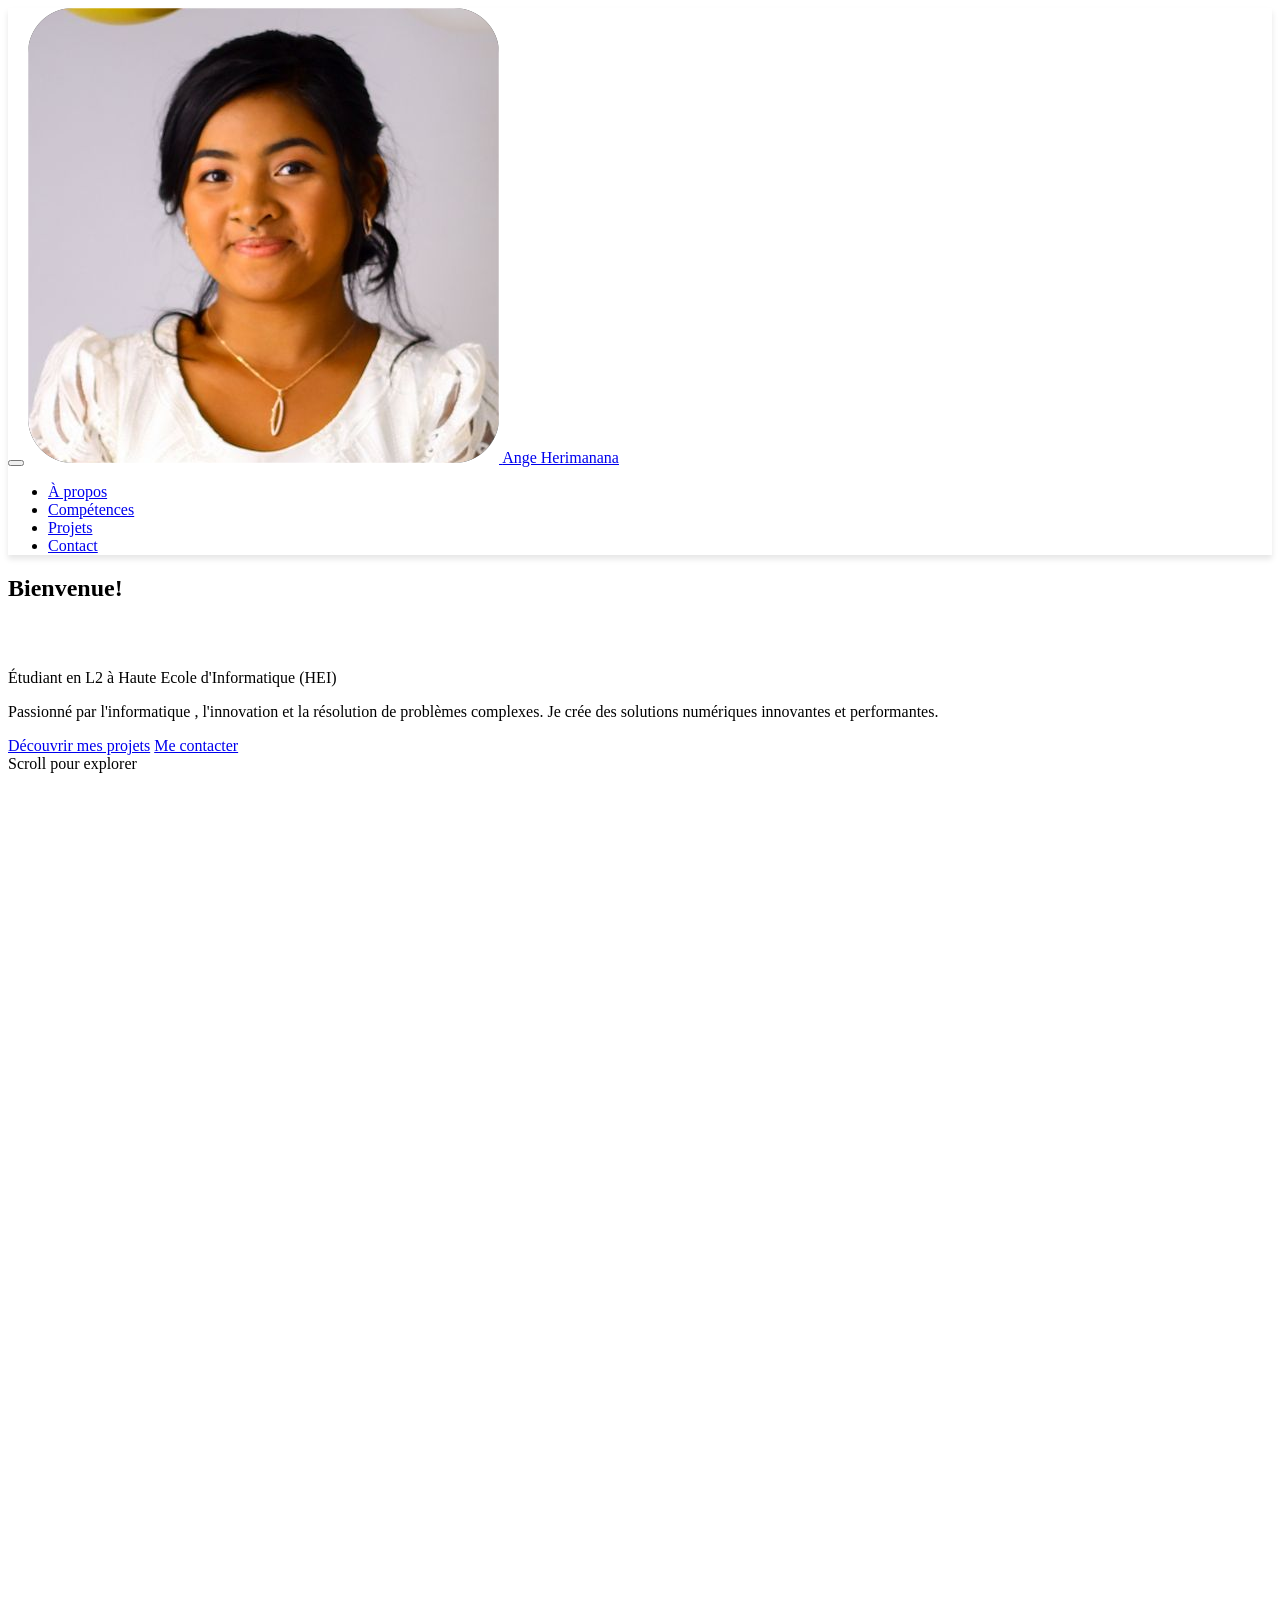
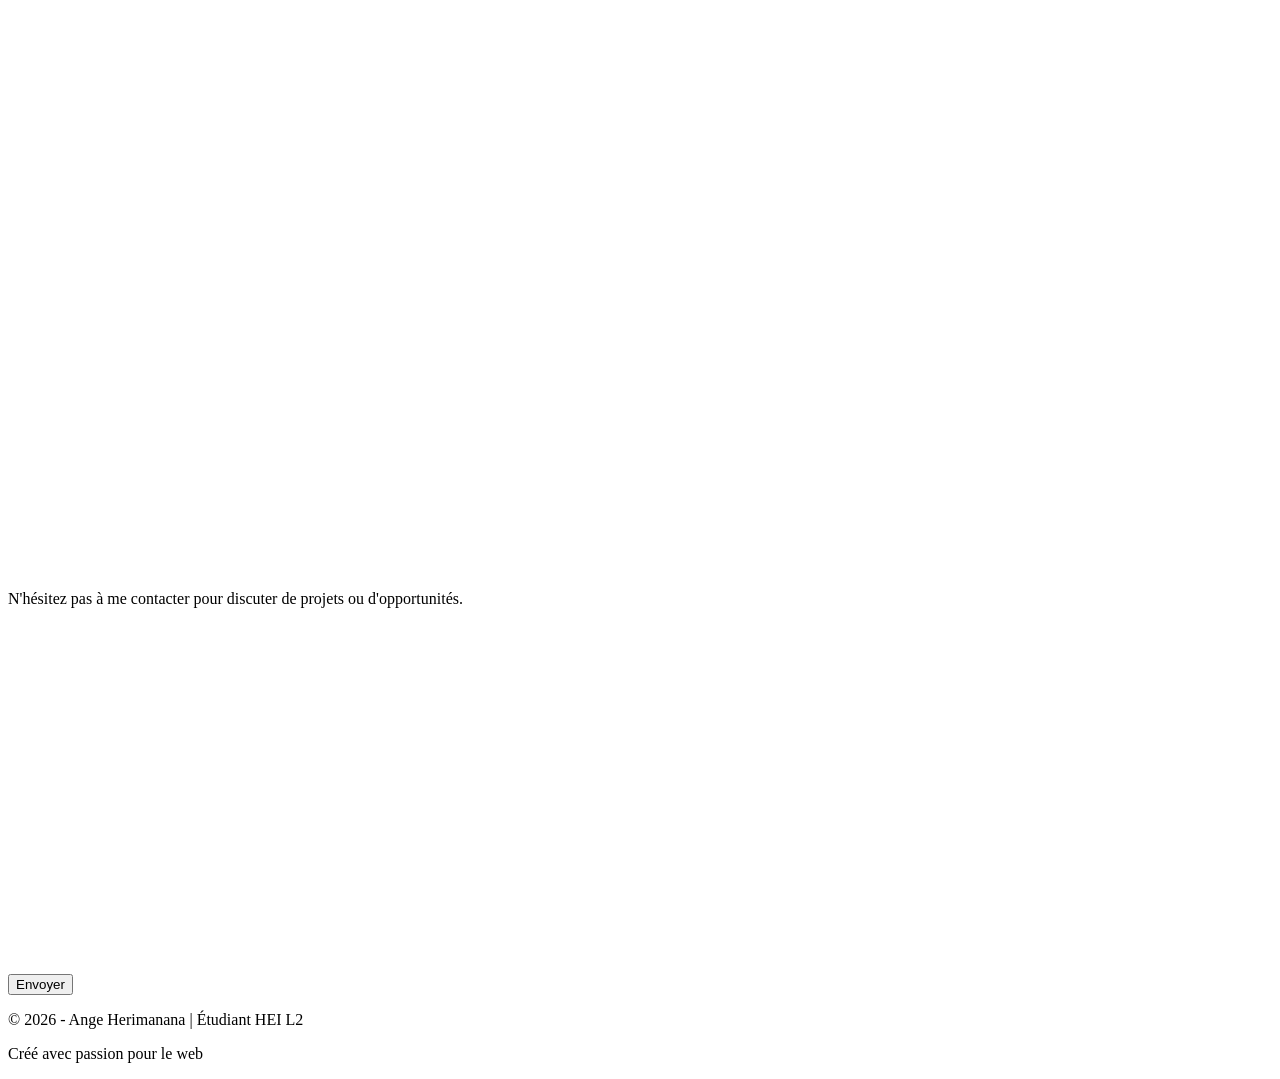
==== index.html @ 67f38f9a "Ajout index.html" ====
<!DOCTYPE html>
<html lang="fr">
<head>
    <meta charset="UTF-8">
    <meta name="viewport" content="width=device-width, initial-scale=1.0">
    <meta name="description" content="Portfolio d'Ange Herimanana, étudiant en L2 à HEI - Data Analyste passionné">
    <meta name="theme-color" content="#1f2937">
    <title>Ange Herimanana | Portfolio - Étudiant HEI</title>
    <link rel="stylesheet" href="./css/style.css">
    <link rel="stylesheet" href="https://cdnjs.cloudflare.com/ajax/libs/font-awesome/6.7.2/css/all.min.css">
</head>
<body>
    <header class="navbar">
        <nav class="navbar-container" role="navigation" aria-label="Navigation principale">
            <div class="navbar-brand">
                <button class="menu-toggle" id="menuToggle" aria-label="Ouvrir le menu" aria-expanded="false">
                    <span></span>
                    <span></span>
                    <span></span>
                </button>
                <a href="#hero" class="logo-link">
                    <img src="./photo/photo.png" alt="Photo de profil - Ange Herimanana" class="profile-avatar">
                    <span class="logo-text">Ange Herimanana</span>
                </a>
            </div>
            <ul class="nav-menu" id="navMenu">
                <li><a href="#about" class="nav-link">À propos</a></li>
                <li><a href="#skills" class="nav-link">Compétences</a></li>
                <li><a href="#projects" class="nav-link">Projets</a></li>
                <li><a href="#contact" class="nav-link">Contact</a></li>
            </ul>
        </nav>
    </header>

    <section id="hero" class="hero">
        <div class="hero-content">
            <h1>Bienvenue! <i class="fa-regular fa-hand-wave"></i></h1>
            <h2>Je suis Ange Herimanana</h2>
            <p class="hero-subtitle">Étudiant en L2 à Haute Ecole d'Informatique (HEI)</p>
            <p class="hero-description">Passionné par l'informatique , l'innovation et la résolution de problèmes complexes. Je crée des solutions numériques innovantes et performantes.</p>
            <div class="hero-buttons">
                <a href="#projects" class="btn btn-primary">Découvrir mes projets</a>
                <a href="#contact" class="btn btn-secondary">Me contacter</a>
            </div>
        </div>
        <div class="hero-scroll">
            <span>Scroll pour explorer</span>
        </div>
    </section>

    <section id="about" class="about">
        <div class="container">
            <h2>À propos de moi</h2>
            <div class="about-content">
                <div class="about-text">
                    <p>Actuellement en deuxième année à <strong>HEI (Hautes École d'Informatique)</strong>, je renforce mes bases en développement logiciel et en systèmes d'information.</p>
                    <p>Mon objectif est de me spécialiser dans <strong>l'analyse de données</strong>, en exploitant les données pour générer des insights pertinents et prendre les meilleures décisions.</p>
                    <p>Au-delà du code, j'aime relever des défis, apprendre de nouvelles technologies et contribuer à des projets qui ont du sens.</p>
                </div>
                <div class="about-highlights">
                    <div class="highlight-item">
                        <span class="highlight-icon"><i class="fa-solid fa-book-open"></i></span>
                        <h3>Formation</h3>
                        <p>L2 à HEI</p>
                    </div>
                    <div class="highlight-item">
                        <span class="highlight-icon"><i class="fa-regular fa-lightbulb"></i></span>
                        <h3>Spécialité</h3>
                        <p>Data Analyste</p>
                    </div>
                    <div class="highlight-item">
                        <span class="highlight-icon"><i class="fa-solid fa-bullseye"></i></span>
                        <h3>Focus</h3>
                        <p>Web & Logiciel</p>
                    </div>
                </div>
            </div>
        </div>
    </section>

    <section id="skills" class="skills">
        <div class="container">
            <h2>Ma Stack Technique</h2>
            <div class="skills-grid">
                <div class="skill-category">
                    <h3>Frontend</h3>
                    <div class="skill-items">
                        <span class="skill-badge">HTML5</span>
                        <span class="skill-badge">CSS3</span>
                        <span class="skill-badge">JavaScript</span>
                         <span class="skill-badge">React</span>
                    </div>
                </div>
                <div class="skill-category">
                    <h3>Backend & Base de données</h3>
                    <div class="skill-items">
                        <span class="skill-badge">MySQL</span>
                        <span class="skill-badge">PostgreSQL</span>
                         <span class="skill-badge">JAVA</span>
                    </div>
                </div>
                <div class="skill-category">
                    <h3>Fondamentaux</h3>
                    <div class="skill-items">
                        <span class="skill-badge">Algorithmique</span>
                        <span class="skill-badge">Git / GitHub</span>
                    </div>
                </div>
            </div>
        </div>
    </section>

    <section id="projects" class="projects">
    <div class="container">
        <h2>Mes Projets</h2>
        <div class="projects-grid">
            
            <!-- Projet MyBudgetLocal -->
            <article class="project-card">
                <div class="project-header">
                    <h3>MyBudgetLocal <span class="project-emoji">💰</span></h3>
                    <span class="project-badge">Application</span>
                </div>
                <p class="project-description">Application de gestion de budget pour suivre les entrées et sorties d'argent dans un cadre familial et quotidien.</p>
                <div class="project-tech">
                    <span class="tech-tag">HTML/CSS</span>
                    <span class="tech-tag">JavaScript</span>
                    <span class="tech-tag">Git</span>
                </div>
                <ul class="project-features">
                    <li><i class="fa-solid fa-chart-line"></i> Suivi des revenus et dépenses</li>
                    <li><i class="fa-solid fa-file-invoice"></i> Génération de rapports financiers</li>
                    <li><i class="fa-solid fa-users"></i> Collaboration avec Master 2 ISPM</li>
                    <li><i class="fa-solid fa-mobile-screen"></i> Interface simple et intuitive</li>
                </ul>
                <a href="https://github.com/Ange-H0610/ISPM.git" target="_blank" class="project-link">Voir sur GitHub <i class="fa-solid fa-arrow-right"></i></a>
            </article>

            <!-- Projet FitLife -->
            <article class="project-card">
                <div class="project-header">
                    <h3>FitLife <span class="project-emoji">🏃‍♀️</span></h3>
                    <span class="project-badge">Plateforme</span>
                </div>
                <p class="project-description">Plateforme de coaching alimentaire et d'accompagnement physique pour aider à adopter de meilleures habitudes de vie.</p>
                <div class="project-tech">
                    <span class="tech-tag">HTML/CSS</span>
                    <span class="tech-tag">JavaScript</span>
                    <span class="tech-tag">React</span>
                </div>
                <ul class="project-features">
                    <li><i class="fa-solid fa-apple-alt"></i> Conseils nutritionnels personnalisés</li>
                    <li><i class="fa-solid fa-heartbeat"></i> Suivi d'activités physiques</li>
                    <li><i class="fa-solid fa-chart-simple"></i> Évolution des objectifs santé</li>
                    <li><i class="fa-solid fa-hand-holding-heart"></i> Inspiration : sensibilisation familiale aux maladies chroniques</li>
                </ul>
                <a href="https://github.com/Ange-H0610/FitLife.git" target="_blank" class="project-link">Voir sur GitHub <i class="fa-solid fa-arrow-right"></i></a>
            </article>

        </div>
    </div>
</section>

    <section id="contact" class="contact">
        <div class="container">
            <h2>Restons en Contact</h2>
            <p class="contact-intro">N'hésitez pas à me contacter pour discuter de projets ou d'opportunités.</p>
            
            <div class="contact-content">
                <div class="contact-methods">
                    <a href="https://mail.google.com/mail/u/0/?view=cm&to=hei.iraka.4@gmail.com" target="_blank" class="contact-card" aria-label="Envoyer un email via Gmail">
                        <span class="contact-icon"><i class="fa-regular fa-envelope"></i></span>
                        <div>
                            <h3>Email</h3>
                            <p>hei.iraka.4@gmail.com</p>
                        </div>
                    </a>
                    
                    <div class="contact-card">
                        <span class="contact-icon"><i class="fa-solid fa-mobile-screen"></i></span>
                        <div>
                            <h3>Localisation</h3>
                            <p>Madagascar</p>
                        </div>
                    </div>
                </div>

                <form class="contact-form" id="contactForm">
                    <div class="form-group">
                        <label for="name">Nom</label>
                        <input type="text" id="name" name="name" required aria-required="true">
                    </div>
                    <div class="form-group">
                        <label for="email">Email</label>
                        <input type="email" id="email" name="email" required aria-required="true">
                    </div>
                    <div class="form-group">
                        <label for="message">Message</label>
                        <textarea id="message" name="message" rows="5" required aria-required="true"></textarea>
                    </div>
                    <button type="submit" class="btn btn-primary">Envoyer</button>
                </form>
            </div>
        </div>
    </section>

    <footer class="footer">
        <div class="container">
            <p>&copy; 2026 - Ange Herimanana | Étudiant HEI L2</p>
            <p class="footer-note">Créé avec passion pour le web</p>
        </div>
    </footer>

    <script src="./js/scroll-animations.js"></script>
    <script src="./js/mobile-menu.js"></script>
</body>
</html>
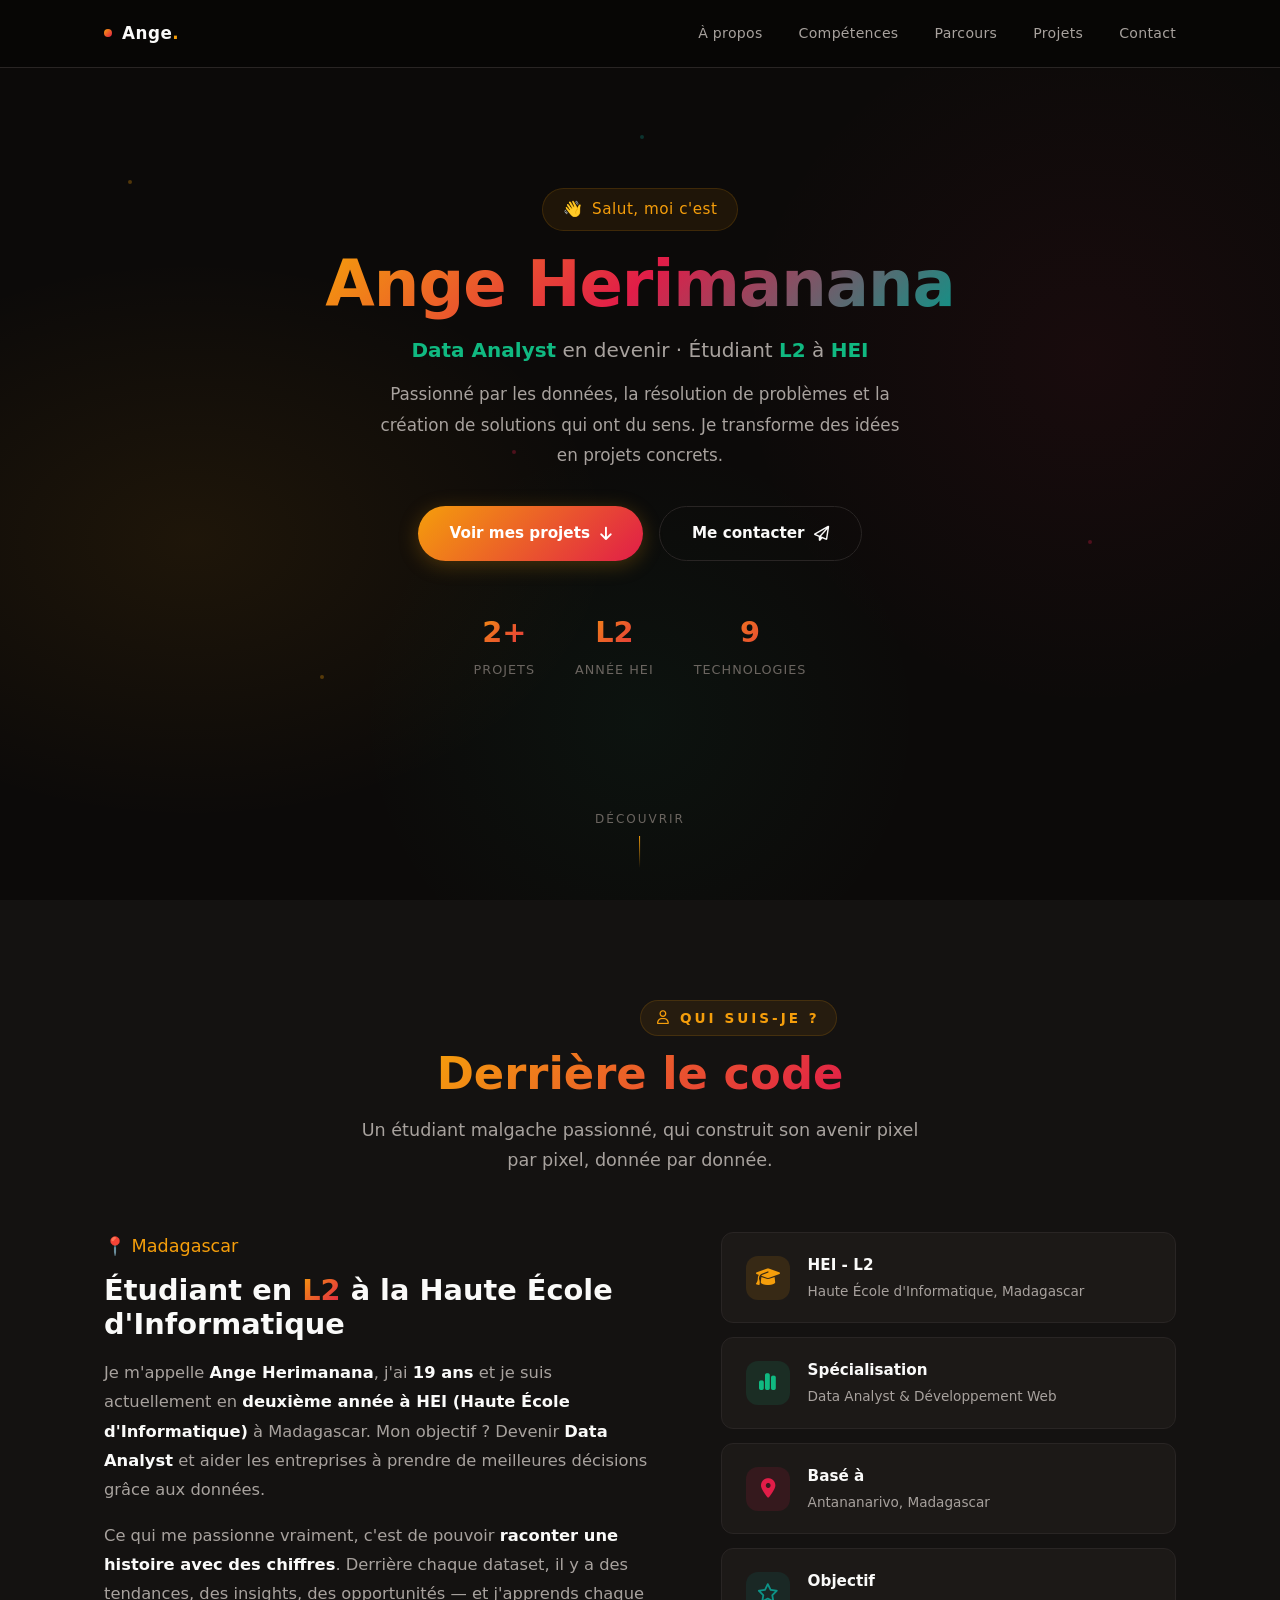
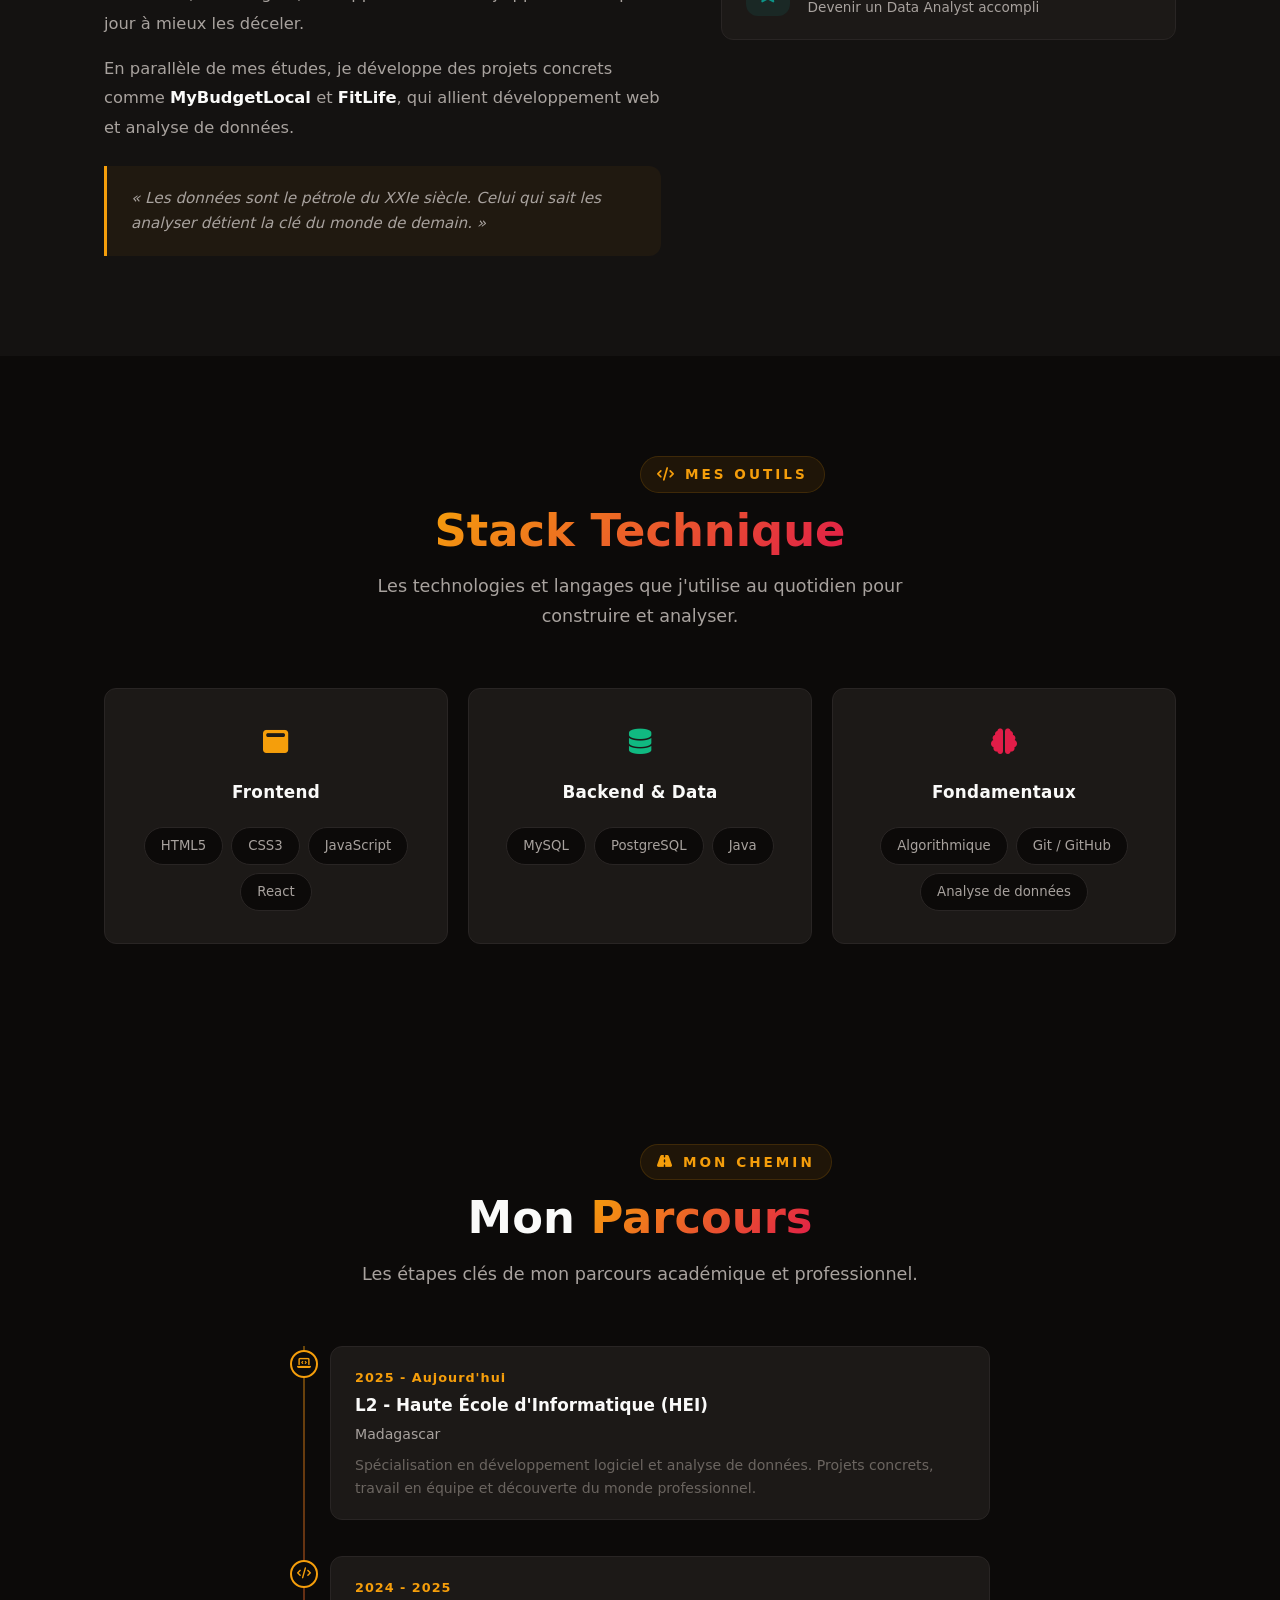
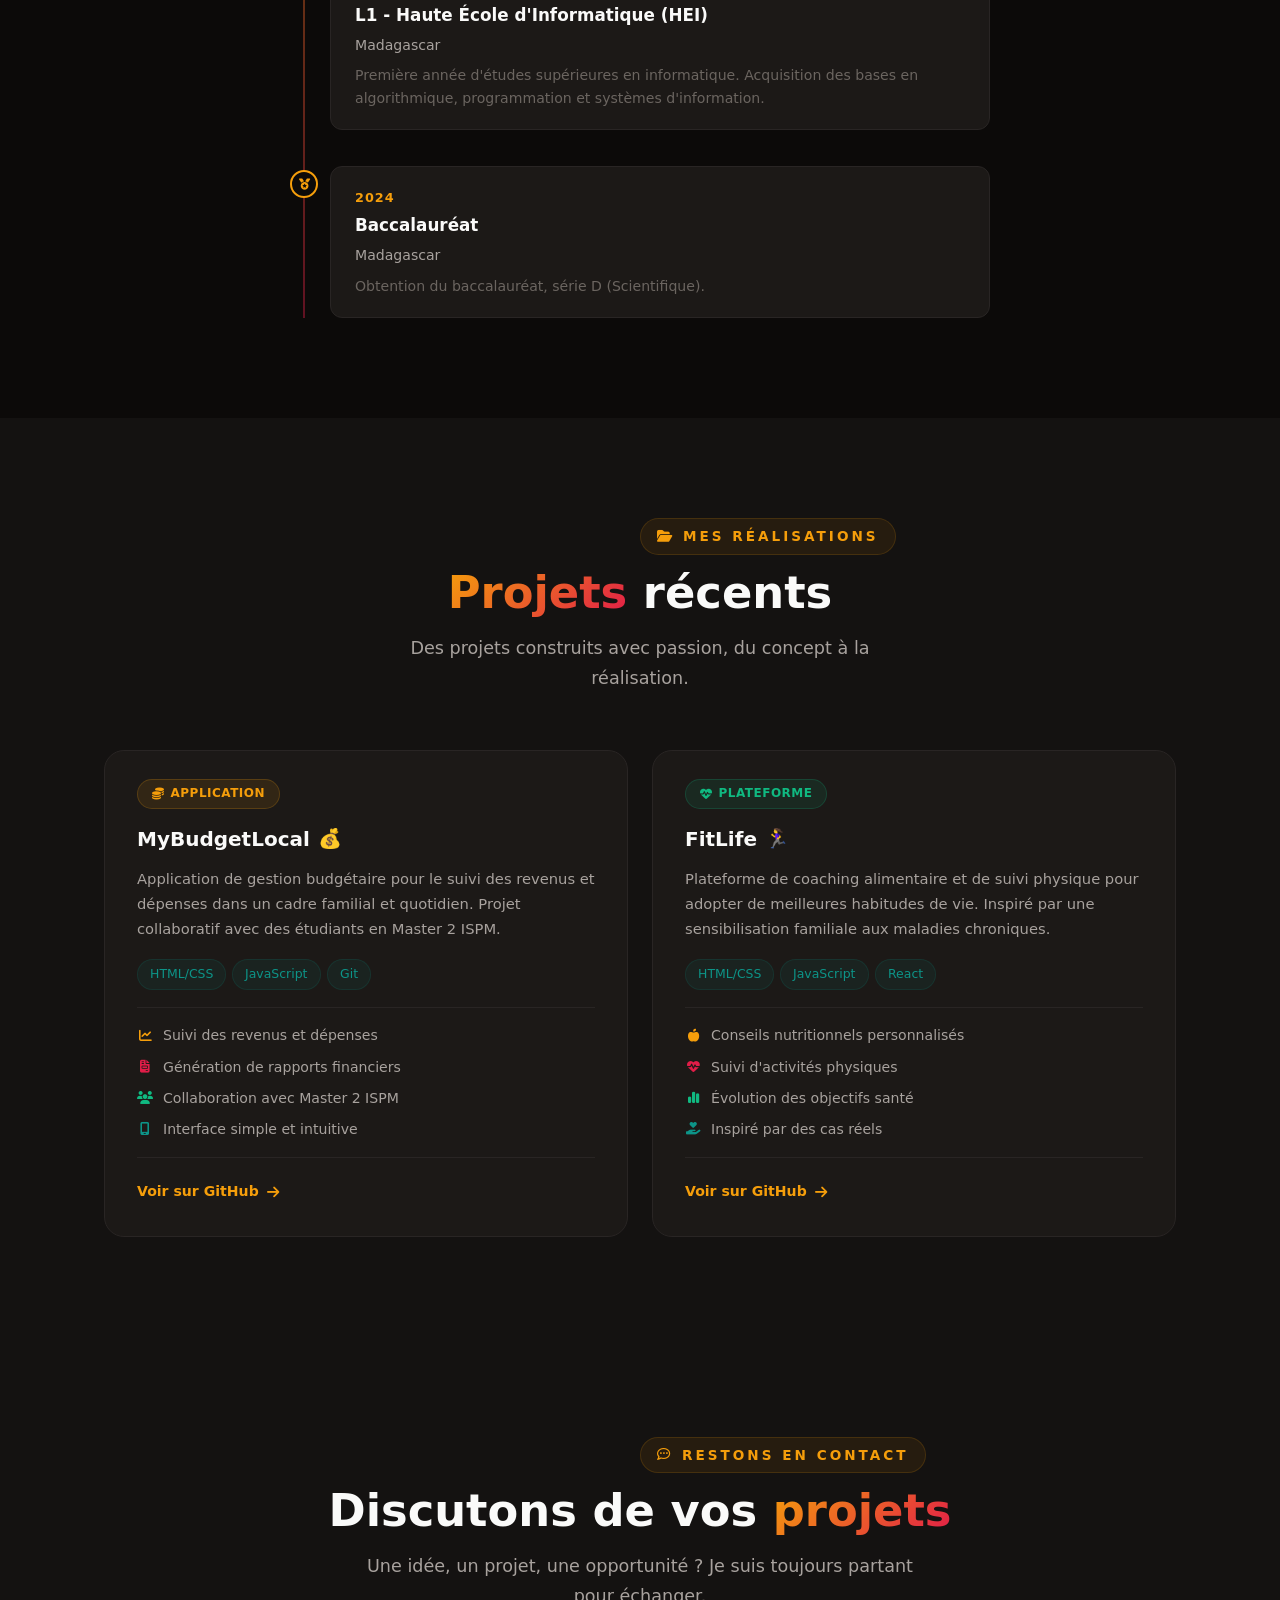
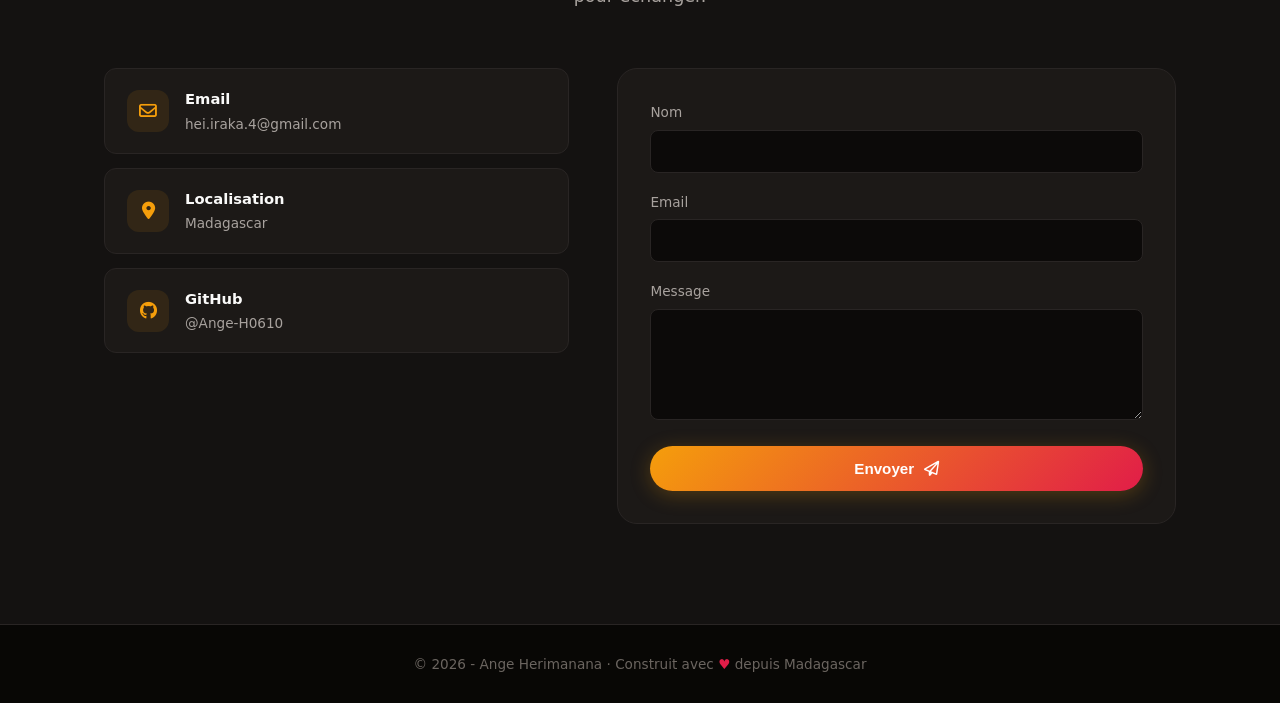
==== commit bd0aba4b: "Refonte complète - Design unique et contenu personnalisé Ange Herimanana" ====
--- a/index.html
+++ b/index.html
@@ -3,29 +3,31 @@
 <head>
     <meta charset="UTF-8">
     <meta name="viewport" content="width=device-width, initial-scale=1.0">
-    <meta name="description" content="Portfolio d'Ange Herimanana, étudiant en L2 à HEI - Data Analyste passionné">
-    <meta name="theme-color" content="#1f2937">
-    <title>Ange Herimanana | Portfolio - Étudiant HEI</title>
+    <meta name="description" content="Portfolio d'Ange Herimanana - Étudiant L2 HEI, Futur Data Analyst">
+    <meta name="theme-color" content="#0c0a09">
+    <title>Ange Herimanana | Portfolio</title>
     <link rel="stylesheet" href="./css/style.css">
     <link rel="stylesheet" href="https://cdnjs.cloudflare.com/ajax/libs/font-awesome/6.7.2/css/all.min.css">
 </head>
 <body>
-    <header class="navbar">
+
+    <header class="navbar" id="navbar">
         <nav class="navbar-container" role="navigation" aria-label="Navigation principale">
             <div class="navbar-brand">
-                <button class="menu-toggle" id="menuToggle" aria-label="Ouvrir le menu" aria-expanded="false">
-                    <span></span>
-                    <span></span>
-                    <span></span>
-                </button>
-                <a href="#hero" class="logo-link">
-                    <img src="./photo/photo.png" alt="Photo de profil - Ange Herimanana" class="profile-avatar">
-                    <span class="logo-text">Ange Herimanana</span>
-                </a>
-            </div>
+                <div class="brand-dot"></div>
+                <span class="logo-text">Ange<span class="accent">.</span></span>
+            </div>
+
+            <button class="menu-toggle" id="menuToggle" aria-label="Menu" aria-expanded="false">
+                <span></span>
+                <span></span>
+                <span></span>
+            </button>
+
             <ul class="nav-menu" id="navMenu">
                 <li><a href="#about" class="nav-link">À propos</a></li>
                 <li><a href="#skills" class="nav-link">Compétences</a></li>
+                <li><a href="#parcours" class="nav-link">Parcours</a></li>
                 <li><a href="#projects" class="nav-link">Projets</a></li>
                 <li><a href="#contact" class="nav-link">Contact</a></li>
             </ul>
@@ -33,45 +35,136 @@
     </header>
 
     <section id="hero" class="hero">
+        <div class="hero-particles">
+            <div class="particle"></div>
+            <div class="particle"></div>
+            <div class="particle"></div>
+            <div class="particle"></div>
+            <div class="particle"></div>
+            <div class="particle"></div>
+        </div>
+
         <div class="hero-content">
-            <h1>Bienvenue! <i class="fa-regular fa-hand-wave"></i></h1>
-            <h2>Je suis Ange Herimanana</h2>
-            <p class="hero-subtitle">Étudiant en L2 à Haute Ecole d'Informatique (HEI)</p>
-            <p class="hero-description">Passionné par l'informatique , l'innovation et la résolution de problèmes complexes. Je crée des solutions numériques innovantes et performantes.</p>
+            <div class="hero-greeting">
+                <span class="wave">&#x1F44B;</span>
+                Salut, moi c'est
+            </div>
+            <h1 class="hero-name">
+                <span class="gradient-text">Ange Herimanana</span>
+            </h1>
+            <p class="hero-title">
+                <strong>Data Analyst</strong> en devenir &middot; Étudiant <strong>L2</strong> à <strong>HEI</strong>
+            </p>
+            <p class="hero-description">
+                Passionné par les données, la résolution de problèmes et la création de solutions qui ont du sens. Je transforme des idées en projets concrets.
+            </p>
             <div class="hero-buttons">
-                <a href="#projects" class="btn btn-primary">Découvrir mes projets</a>
-                <a href="#contact" class="btn btn-secondary">Me contacter</a>
-            </div>
-        </div>
+                <a href="#projects" class="btn btn-primary">
+                    Voir mes projets <i class="fa-solid fa-arrow-down"></i>
+                </a>
+                <a href="#contact" class="btn btn-secondary">
+                    Me contacter <i class="fa-regular fa-paper-plane"></i>
+                </a>
+            </div>
+            <div class="hero-stats">
+                <div class="hero-stat">
+                    <div class="hero-stat-number">2+</div>
+                    <div class="hero-stat-label">Projets</div>
+                </div>
+                <div class="hero-stat">
+                    <div class="hero-stat-number">L2</div>
+                    <div class="hero-stat-label">Année HEI</div>
+                </div>
+                <div class="hero-stat">
+                    <div class="hero-stat-number">9</div>
+                    <div class="hero-stat-label">Technologies</div>
+                </div>
+            </div>
+        </div>
+
         <div class="hero-scroll">
-            <span>Scroll pour explorer</span>
+            <span>Découvrir</span>
+            <div class="scroll-line"></div>
         </div>
     </section>
 
     <section id="about" class="about">
         <div class="container">
-            <h2>À propos de moi</h2>
-            <div class="about-content">
+            <div class="section-label">
+                <i class="fa-regular fa-user"></i> Qui suis-je ?
+            </div>
+            <h2 class="section-title">
+                <span class="highlight">Derrière le code</span>
+            </h2>
+            <p class="section-subtitle">
+                Un étudiant malgache passionné, qui construit son avenir pixel par pixel, donnée par donnée.
+            </p>
+
+            <div class="about-inner">
                 <div class="about-text">
-                    <p>Actuellement en deuxième année à <strong>HEI (Hautes École d'Informatique)</strong>, je renforce mes bases en développement logiciel et en systèmes d'information.</p>
-                    <p>Mon objectif est de me spécialiser dans <strong>l'analyse de données</strong>, en exploitant les données pour générer des insights pertinents et prendre les meilleures décisions.</p>
-                    <p>Au-delà du code, j'aime relever des défis, apprendre de nouvelles technologies et contribuer à des projets qui ont du sens.</p>
-                </div>
-                <div class="about-highlights">
-                    <div class="highlight-item">
-                        <span class="highlight-icon"><i class="fa-solid fa-book-open"></i></span>
-                        <h3>Formation</h3>
-                        <p>L2 à HEI</p>
-                    </div>
-                    <div class="highlight-item">
-                        <span class="highlight-icon"><i class="fa-regular fa-lightbulb"></i></span>
-                        <h3>Spécialité</h3>
-                        <p>Data Analyste</p>
-                    </div>
-                    <div class="highlight-item">
-                        <span class="highlight-icon"><i class="fa-solid fa-bullseye"></i></span>
-                        <h3>Focus</h3>
-                        <p>Web & Logiciel</p>
+                    <span class="greeting">&#x1F4CD; Madagascar</span>
+                    <h3>
+                        Étudiant en <span class="highlight">L2</span> à la
+                        Haute École d'Informatique
+                    </h3>
+                    <p>
+                        Je m'appelle <strong>Ange Herimanana</strong>, j'ai <strong>19 ans</strong> et je suis actuellement en
+                        <strong>deuxième année à HEI (Haute École d'Informatique)</strong> à Madagascar.
+                        Mon objectif ? Devenir <strong>Data Analyst</strong> et aider les entreprises à prendre
+                        de meilleures décisions grâce aux données.
+                    </p>
+                    <p>
+                        Ce qui me passionne vraiment, c'est de pouvoir <strong>raconter une histoire avec des chiffres</strong>.
+                        Derrière chaque dataset, il y a des tendances, des insights, des opportunités &mdash;
+                        et j'apprends chaque jour à mieux les déceler.
+                    </p>
+                    <p>
+                        En parallèle de mes études, je développe des projets concrets comme
+                        <strong>MyBudgetLocal</strong> et <strong>FitLife</strong>, qui allient
+                        développement web et analyse de données.
+                    </p>
+                    <div class="about-quote">
+                        &laquo; Les données sont le pétrole du XXIe siècle. Celui qui sait les analyser
+                        détient la clé du monde de demain. &raquo;
+                    </div>
+                </div>
+
+                <div class="about-cards">
+                    <div class="about-card">
+                        <div class="about-card-icon amber">
+                            <i class="fa-solid fa-graduation-cap"></i>
+                        </div>
+                        <div class="about-card-content">
+                            <h4>HEI - L2</h4>
+                            <p>Haute École d'Informatique, Madagascar</p>
+                        </div>
+                    </div>
+                    <div class="about-card">
+                        <div class="about-card-icon emerald">
+                            <i class="fa-solid fa-chart-simple"></i>
+                        </div>
+                        <div class="about-card-content">
+                            <h4>Spécialisation</h4>
+                            <p>Data Analyst & Développement Web</p>
+                        </div>
+                    </div>
+                    <div class="about-card">
+                        <div class="about-card-icon rose">
+                            <i class="fa-solid fa-location-dot"></i>
+                        </div>
+                        <div class="about-card-content">
+                            <h4>Basé à</h4>
+                            <p>Antananarivo, Madagascar</p>
+                        </div>
+                    </div>
+                    <div class="about-card">
+                        <div class="about-card-icon teal">
+                            <i class="fa-regular fa-star"></i>
+                        </div>
+                        <div class="about-card-content">
+                            <h4>Objectif</h4>
+                            <p>Devenir un Data Analyst accompli</p>
+                        </div>
                     </div>
                 </div>
             </div>
@@ -80,30 +173,101 @@
 
     <section id="skills" class="skills">
         <div class="container">
-            <h2>Ma Stack Technique</h2>
+            <div class="section-label">
+                <i class="fa-solid fa-code"></i> Mes outils
+            </div>
+            <h2 class="section-title">
+                <span class="highlight">Stack Technique</span>
+            </h2>
+            <p class="section-subtitle">
+                Les technologies et langages que j'utilise au quotidien pour construire et analyser.
+            </p>
+
             <div class="skills-grid">
                 <div class="skill-category">
+                    <div class="skill-category-icon">
+                        <i class="fa-solid fa-window-maximize" style="color: var(--amber);"></i>
+                    </div>
                     <h3>Frontend</h3>
                     <div class="skill-items">
                         <span class="skill-badge">HTML5</span>
                         <span class="skill-badge">CSS3</span>
                         <span class="skill-badge">JavaScript</span>
-                         <span class="skill-badge">React</span>
+                        <span class="skill-badge">React</span>
                     </div>
                 </div>
                 <div class="skill-category">
-                    <h3>Backend & Base de données</h3>
+                    <div class="skill-category-icon">
+                        <i class="fa-solid fa-database" style="color: var(--emerald);"></i>
+                    </div>
+                    <h3>Backend & Data</h3>
                     <div class="skill-items">
                         <span class="skill-badge">MySQL</span>
                         <span class="skill-badge">PostgreSQL</span>
-                         <span class="skill-badge">JAVA</span>
+                        <span class="skill-badge">Java</span>
                     </div>
                 </div>
                 <div class="skill-category">
+                    <div class="skill-category-icon">
+                        <i class="fa-solid fa-brain" style="color: var(--rose);"></i>
+                    </div>
                     <h3>Fondamentaux</h3>
                     <div class="skill-items">
                         <span class="skill-badge">Algorithmique</span>
                         <span class="skill-badge">Git / GitHub</span>
+                        <span class="skill-badge">Analyse de données</span>
+                    </div>
+                </div>
+            </div>
+        </div>
+    </section>
+
+    <section id="parcours" class="parcours">
+        <div class="container">
+            <div class="section-label">
+                <i class="fa-solid fa-road"></i> Mon chemin
+            </div>
+            <h2 class="section-title">
+                Mon <span class="highlight">Parcours</span>
+            </h2>
+            <p class="section-subtitle">
+                Les étapes clés de mon parcours académique et professionnel.
+            </p>
+
+            <div class="timeline">
+                <div class="timeline-item">
+                    <div class="timeline-dot">
+                        <i class="fa-solid fa-laptop-code"></i>
+                    </div>
+                    <div class="timeline-content">
+                        <div class="date">2025 - Aujourd'hui</div>
+                        <h4>L2 - Haute École d'Informatique (HEI)</h4>
+                        <p class="institute">Madagascar</p>
+                        <p>Spécialisation en développement logiciel et analyse de données. Projets concrets, travail en équipe et découverte du monde professionnel.</p>
+                    </div>
+                </div>
+
+                <div class="timeline-item">
+                    <div class="timeline-dot">
+                        <i class="fa-solid fa-code"></i>
+                    </div>
+                    <div class="timeline-content">
+                        <div class="date">2024 - 2025</div>
+                        <h4>L1 - Haute École d'Informatique (HEI)</h4>
+                        <p class="institute">Madagascar</p>
+                        <p>Première année d'études supérieures en informatique. Acquisition des bases en algorithmique, programmation et systèmes d'information.</p>
+                    </div>
+                </div>
+
+                <div class="timeline-item">
+                    <div class="timeline-dot">
+                        <i class="fa-solid fa-medal"></i>
+                    </div>
+                    <div class="timeline-content">
+                        <div class="date">2024</div>
+                        <h4>Baccalauréat</h4>
+                        <p class="institute">Madagascar</p>
+                        <p>Obtention du baccalauréat, série D (Scientifique).</p>
                     </div>
                 </div>
             </div>
@@ -111,76 +275,116 @@
     </section>
 
     <section id="projects" class="projects">
-    <div class="container">
-        <h2>Mes Projets</h2>
-        <div class="projects-grid">
-            
-            <!-- Projet MyBudgetLocal -->
-            <article class="project-card">
-                <div class="project-header">
+        <div class="container">
+            <div class="section-label">
+                <i class="fa-solid fa-folder-open"></i> Mes réalisations
+            </div>
+            <h2 class="section-title">
+                <span class="highlight">Projets</span> récents
+            </h2>
+            <p class="section-subtitle">
+                Des projets construits avec passion, du concept à la réalisation.
+            </p>
+
+            <div class="projects-grid">
+
+                <article class="project-card">
+                    <div class="project-tag amber">
+                        <i class="fa-solid fa-coins"></i> Application
+                    </div>
                     <h3>MyBudgetLocal <span class="project-emoji">💰</span></h3>
-                    <span class="project-badge">Application</span>
-                </div>
-                <p class="project-description">Application de gestion de budget pour suivre les entrées et sorties d'argent dans un cadre familial et quotidien.</p>
-                <div class="project-tech">
-                    <span class="tech-tag">HTML/CSS</span>
-                    <span class="tech-tag">JavaScript</span>
-                    <span class="tech-tag">Git</span>
-                </div>
-                <ul class="project-features">
-                    <li><i class="fa-solid fa-chart-line"></i> Suivi des revenus et dépenses</li>
-                    <li><i class="fa-solid fa-file-invoice"></i> Génération de rapports financiers</li>
-                    <li><i class="fa-solid fa-users"></i> Collaboration avec Master 2 ISPM</li>
-                    <li><i class="fa-solid fa-mobile-screen"></i> Interface simple et intuitive</li>
-                </ul>
-                <a href="https://github.com/Ange-H0610/ISPM.git" target="_blank" class="project-link">Voir sur GitHub <i class="fa-solid fa-arrow-right"></i></a>
-            </article>
-
-            <!-- Projet FitLife -->
-            <article class="project-card">
-                <div class="project-header">
+                    <p class="project-description">
+                        Application de gestion budgétaire pour le suivi des revenus et dépenses
+                        dans un cadre familial et quotidien. Projet collaboratif avec des étudiants
+                        en Master 2 ISPM.
+                    </p>
+                    <div class="project-tech">
+                        <span class="tech-tag">HTML/CSS</span>
+                        <span class="tech-tag">JavaScript</span>
+                        <span class="tech-tag">Git</span>
+                    </div>
+                    <ul class="project-features">
+                        <li><i class="fa-solid fa-chart-line"></i> Suivi des revenus et dépenses</li>
+                        <li><i class="fa-solid fa-file-invoice"></i> Génération de rapports financiers</li>
+                        <li><i class="fa-solid fa-users"></i> Collaboration avec Master 2 ISPM</li>
+                        <li><i class="fa-solid fa-mobile-screen"></i> Interface simple et intuitive</li>
+                    </ul>
+                    <a href="https://github.com/Ange-H0610/ISPM.git" target="_blank" class="project-link">
+                        Voir sur GitHub <i class="fa-solid fa-arrow-right"></i>
+                    </a>
+                </article>
+
+                <article class="project-card">
+                    <div class="project-tag emerald">
+                        <i class="fa-solid fa-heart-pulse"></i> Plateforme
+                    </div>
                     <h3>FitLife <span class="project-emoji">🏃‍♀️</span></h3>
-                    <span class="project-badge">Plateforme</span>
-                </div>
-                <p class="project-description">Plateforme de coaching alimentaire et d'accompagnement physique pour aider à adopter de meilleures habitudes de vie.</p>
-                <div class="project-tech">
-                    <span class="tech-tag">HTML/CSS</span>
-                    <span class="tech-tag">JavaScript</span>
-                    <span class="tech-tag">React</span>
-                </div>
-                <ul class="project-features">
-                    <li><i class="fa-solid fa-apple-alt"></i> Conseils nutritionnels personnalisés</li>
-                    <li><i class="fa-solid fa-heartbeat"></i> Suivi d'activités physiques</li>
-                    <li><i class="fa-solid fa-chart-simple"></i> Évolution des objectifs santé</li>
-                    <li><i class="fa-solid fa-hand-holding-heart"></i> Inspiration : sensibilisation familiale aux maladies chroniques</li>
-                </ul>
-                <a href="https://github.com/Ange-H0610/FitLife.git" target="_blank" class="project-link">Voir sur GitHub <i class="fa-solid fa-arrow-right"></i></a>
-            </article>
-
-        </div>
-    </div>
-</section>
+                    <p class="project-description">
+                        Plateforme de coaching alimentaire et de suivi physique pour adopter
+                        de meilleures habitudes de vie. Inspiré par une sensibilisation familiale
+                        aux maladies chroniques.
+                    </p>
+                    <div class="project-tech">
+                        <span class="tech-tag">HTML/CSS</span>
+                        <span class="tech-tag">JavaScript</span>
+                        <span class="tech-tag">React</span>
+                    </div>
+                    <ul class="project-features">
+                        <li><i class="fa-solid fa-apple-alt"></i> Conseils nutritionnels personnalisés</li>
+                        <li><i class="fa-solid fa-heartbeat"></i> Suivi d'activités physiques</li>
+                        <li><i class="fa-solid fa-chart-simple"></i> Évolution des objectifs santé</li>
+                        <li><i class="fa-solid fa-hand-holding-heart"></i> Inspiré par des cas réels</li>
+                    </ul>
+                    <a href="https://github.com/Ange-H0610/FitLife.git" target="_blank" class="project-link">
+                        Voir sur GitHub <i class="fa-solid fa-arrow-right"></i>
+                    </a>
+                </article>
+
+            </div>
+        </div>
+    </section>
 
     <section id="contact" class="contact">
         <div class="container">
-            <h2>Restons en Contact</h2>
-            <p class="contact-intro">N'hésitez pas à me contacter pour discuter de projets ou d'opportunités.</p>
-            
+            <div class="section-label">
+                <i class="fa-regular fa-comment-dots"></i> Restons en contact
+            </div>
+            <h2 class="section-title">
+                Discutons de vos <span class="highlight">projets</span>
+            </h2>
+            <p class="section-subtitle">
+                Une idée, un projet, une opportunité ? Je suis toujours partant pour échanger.
+            </p>
+
             <div class="contact-content">
                 <div class="contact-methods">
-                    <a href="https://mail.google.com/mail/u/0/?view=cm&to=hei.iraka.4@gmail.com" target="_blank" class="contact-card" aria-label="Envoyer un email via Gmail">
-                        <span class="contact-icon"><i class="fa-regular fa-envelope"></i></span>
+                    <a href="https://mail.google.com/mail/u/0/?view=cm&to=hei.iraka.4@gmail.com" target="_blank" class="contact-card" aria-label="Email">
+                        <div class="contact-card-icon">
+                            <i class="fa-regular fa-envelope"></i>
+                        </div>
                         <div>
-                            <h3>Email</h3>
+                            <h4>Email</h4>
                             <p>hei.iraka.4@gmail.com</p>
                         </div>
                     </a>
-                    
+
                     <div class="contact-card">
-                        <span class="contact-icon"><i class="fa-solid fa-mobile-screen"></i></span>
+                        <div class="contact-card-icon">
+                            <i class="fa-solid fa-location-dot"></i>
+                        </div>
                         <div>
-                            <h3>Localisation</h3>
+                            <h4>Localisation</h4>
                             <p>Madagascar</p>
+                        </div>
+                    </div>
+
+                    <div class="contact-card">
+                        <div class="contact-card-icon">
+                            <i class="fa-brands fa-github"></i>
+                        </div>
+                        <div>
+                            <h4>GitHub</h4>
+                            <p>@Ange-H0610</p>
                         </div>
                     </div>
                 </div>
@@ -198,7 +402,9 @@
                         <label for="message">Message</label>
                         <textarea id="message" name="message" rows="5" required aria-required="true"></textarea>
                     </div>
-                    <button type="submit" class="btn btn-primary">Envoyer</button>
+                    <button type="submit" class="btn btn-primary">
+                        Envoyer <i class="fa-regular fa-paper-plane"></i>
+                    </button>
                 </form>
             </div>
         </div>
@@ -206,12 +412,11 @@
 
     <footer class="footer">
         <div class="container">
-            <p>&copy; 2026 - Ange Herimanana | Étudiant HEI L2</p>
-            <p class="footer-note">Créé avec passion pour le web</p>
+            <p>&copy; 2026 - Ange Herimanana &middot; Construit avec <span class="footer-heart">&hearts;</span> depuis Madagascar</p>
         </div>
     </footer>
 
     <script src="./js/scroll-animations.js"></script>
     <script src="./js/mobile-menu.js"></script>
 </body>
-</html>+</html>
--- a/css/style.css
+++ b/css/style.css
@@ -0,0 +1,1292 @@
+*,
+*::before,
+*::after {
+    margin: 0;
+    padding: 0;
+    box-sizing: border-box;
+}
+
+:root {
+    --bg-deep: #080705;
+    --bg-primary: #0c0a09;
+    --bg-secondary: #141211;
+    --bg-card: #1c1917;
+    --bg-elevated: #221f1d;
+    --text-primary: #fafaf9;
+    --text-secondary: #a8a29e;
+    --text-muted: #6b6560;
+    --amber: #f59e0b;
+    --rose: #e11d48;
+    --emerald: #10b981;
+    --teal: #0d9488;
+    --amber-light: #fbbf24;
+    --rose-light: #fb7185;
+    --gradient-primary: linear-gradient(135deg, #f59e0b, #e11d48);
+    --gradient-secondary: linear-gradient(135deg, #10b981, #0d9488);
+    --gradient-hero: linear-gradient(135deg, #f59e0b, #e11d48, #0d9488);
+    --border-color: #292524;
+    --border-light: #3d3834;
+    --radius: 12px;
+    --radius-lg: 20px;
+    --radius-full: 9999px;
+    --shadow-card: 0 4px 20px rgba(0, 0, 0, 0.4);
+    --shadow-glow: 0 0 30px rgba(245, 158, 11, 0.15);
+    --font: 'Segoe UI', system-ui, -apple-system, sans-serif;
+    --font-display: 'Segoe UI', system-ui, -apple-system, sans-serif;
+    --navbar-height: 68px;
+}
+
+html {
+    scroll-behavior: smooth;
+}
+
+body {
+    font-family: var(--font);
+    background: var(--bg-primary);
+    color: var(--text-primary);
+    line-height: 1.65;
+    overflow-x: hidden;
+}
+
+a {
+    text-decoration: none;
+    color: inherit;
+}
+
+ul {
+    list-style: none;
+}
+
+img {
+    max-width: 100%;
+    display: block;
+}
+
+.container {
+    max-width: 1120px;
+    margin: 0 auto;
+    padding: 0 24px;
+}
+
+section {
+    padding: 100px 0;
+    position: relative;
+}
+
+.section-label {
+    display: inline-flex;
+    align-items: center;
+    gap: 8px;
+    font-size: 0.85rem;
+    font-weight: 600;
+    text-transform: uppercase;
+    letter-spacing: 3px;
+    color: var(--amber);
+    margin-bottom: 12px;
+    background: rgba(245, 158, 11, 0.08);
+    padding: 6px 16px;
+    border-radius: var(--radius-full);
+    border: 1px solid rgba(245, 158, 11, 0.15);
+    position: relative;
+    left: 50%;
+    transform: translateX(-50%);
+    width: fit-content;
+}
+
+.section-title {
+    font-size: 2.8rem;
+    font-weight: 800;
+    text-align: center;
+    margin-bottom: 16px;
+    line-height: 1.15;
+    position: relative;
+}
+
+.section-title .highlight {
+    background: var(--gradient-primary);
+    -webkit-background-clip: text;
+    -webkit-text-fill-color: transparent;
+    background-clip: text;
+}
+
+.section-subtitle {
+    text-align: center;
+    color: var(--text-secondary);
+    font-size: 1.1rem;
+    max-width: 560px;
+    margin: 0 auto 56px;
+    line-height: 1.7;
+}
+
+.btn {
+    display: inline-flex;
+    align-items: center;
+    gap: 10px;
+    padding: 14px 32px;
+    border-radius: var(--radius-full);
+    font-weight: 600;
+    font-size: 0.95rem;
+    cursor: pointer;
+    transition: all 0.35s cubic-bezier(0.4, 0, 0.2, 1);
+    border: none;
+    position: relative;
+    overflow: hidden;
+}
+
+.btn::before {
+    content: '';
+    position: absolute;
+    top: 0;
+    left: -100%;
+    width: 100%;
+    height: 100%;
+    background: linear-gradient(90deg, transparent, rgba(255, 255, 255, 0.15), transparent);
+    transition: left 0.5s ease;
+}
+
+.btn:hover::before {
+    left: 100%;
+}
+
+.btn-primary {
+    background: var(--gradient-primary);
+    color: #fff;
+    box-shadow: 0 4px 20px rgba(245, 158, 11, 0.25);
+}
+
+.btn-primary:hover {
+    transform: translateY(-3px);
+    box-shadow: 0 8px 35px rgba(245, 158, 11, 0.35);
+}
+
+.btn-secondary {
+    background: transparent;
+    color: var(--text-primary);
+    border: 1.5px solid var(--border-color);
+}
+
+.btn-secondary:hover {
+    border-color: var(--amber);
+    background: rgba(245, 158, 11, 0.08);
+    transform: translateY(-3px);
+}
+
+/* ===== NAVBAR ===== */
+.navbar {
+    position: fixed;
+    top: 0;
+    left: 0;
+    width: 100%;
+    z-index: 1000;
+    background: rgba(8, 7, 5, 0.85);
+    backdrop-filter: blur(24px);
+    -webkit-backdrop-filter: blur(24px);
+    border-bottom: 1px solid var(--border-color);
+    height: var(--navbar-height);
+    transition: all 0.3s ease;
+}
+
+.navbar.scrolled {
+    background: rgba(8, 7, 5, 0.95);
+    border-bottom-color: var(--border-light);
+}
+
+.navbar-container {
+    max-width: 1120px;
+    margin: 0 auto;
+    padding: 0 24px;
+    display: flex;
+    align-items: center;
+    justify-content: space-between;
+    height: 100%;
+}
+
+.navbar-brand {
+    display: flex;
+    align-items: center;
+    gap: 10px;
+}
+
+.brand-dot {
+    width: 8px;
+    height: 8px;
+    border-radius: 50%;
+    background: var(--gradient-primary);
+    animation: pulse-dot 2s infinite;
+}
+
+@keyframes pulse-dot {
+    0%, 100% { opacity: 1; transform: scale(1); }
+    50% { opacity: 0.6; transform: scale(1.3); }
+}
+
+.logo-text {
+    font-size: 1.05rem;
+    font-weight: 700;
+    letter-spacing: 0.5px;
+}
+
+.logo-text .accent {
+    color: var(--amber);
+}
+
+.menu-toggle {
+    display: none;
+    flex-direction: column;
+    gap: 5px;
+    background: none;
+    border: none;
+    cursor: pointer;
+    padding: 4px;
+    z-index: 1001;
+}
+
+.menu-toggle span {
+    display: block;
+    width: 22px;
+    height: 2px;
+    background: var(--text-primary);
+    border-radius: 2px;
+    transition: all 0.3s ease;
+}
+
+.menu-toggle.active span:nth-child(1) {
+    transform: rotate(45deg) translate(5px, 5px);
+    background: var(--amber);
+}
+
+.menu-toggle.active span:nth-child(2) {
+    opacity: 0;
+}
+
+.menu-toggle.active span:nth-child(3) {
+    transform: rotate(-45deg) translate(5px, -5px);
+    background: var(--amber);
+}
+
+.nav-menu {
+    display: flex;
+    align-items: center;
+    gap: 36px;
+}
+
+.nav-link {
+    font-size: 0.88rem;
+    color: var(--text-secondary);
+    font-weight: 500;
+    transition: color 0.3s ease;
+    position: relative;
+    letter-spacing: 0.3px;
+}
+
+.nav-link::after {
+    content: '';
+    position: absolute;
+    bottom: -4px;
+    left: 0;
+    width: 0;
+    height: 2px;
+    background: var(--gradient-primary);
+    transition: width 0.3s ease;
+    border-radius: 1px;
+}
+
+.nav-link:hover {
+    color: var(--text-primary);
+}
+
+.nav-link:hover::after {
+    width: 100%;
+}
+
+/* ===== HERO ===== */
+.hero {
+    min-height: 100vh;
+    display: flex;
+    align-items: center;
+    justify-content: center;
+    position: relative;
+    padding-top: var(--navbar-height);
+    overflow: hidden;
+}
+
+.hero::before {
+    content: '';
+    position: absolute;
+    inset: 0;
+    background:
+        radial-gradient(ellipse 600px 400px at 15% 60%, rgba(245, 158, 11, 0.08) 0%, transparent 70%),
+        radial-gradient(ellipse 500px 500px at 85% 40%, rgba(225, 29, 72, 0.06) 0%, transparent 70%),
+        radial-gradient(ellipse 400px 400px at 50% 80%, rgba(16, 185, 129, 0.05) 0%, transparent 70%);
+    pointer-events: none;
+}
+
+.hero-particles {
+    position: absolute;
+    inset: 0;
+    overflow: hidden;
+    pointer-events: none;
+}
+
+.particle {
+    position: absolute;
+    width: 4px;
+    height: 4px;
+    border-radius: 50%;
+    animation: float-particle 20s infinite linear;
+    opacity: 0.3;
+}
+
+.particle:nth-child(1) {
+    background: var(--amber);
+    top: 20%;
+    left: 10%;
+    animation-delay: 0s;
+    animation-duration: 18s;
+}
+
+.particle:nth-child(2) {
+    background: var(--rose);
+    top: 60%;
+    left: 85%;
+    animation-delay: -5s;
+    animation-duration: 22s;
+}
+
+.particle:nth-child(3) {
+    background: var(--emerald);
+    top: 30%;
+    left: 70%;
+    animation-delay: -10s;
+    animation-duration: 16s;
+}
+
+.particle:nth-child(4) {
+    background: var(--amber);
+    top: 75%;
+    left: 25%;
+    animation-delay: -8s;
+    animation-duration: 24s;
+}
+
+.particle:nth-child(5) {
+    background: var(--teal);
+    top: 15%;
+    left: 50%;
+    animation-delay: -3s;
+    animation-duration: 20s;
+}
+
+.particle:nth-child(6) {
+    background: var(--rose);
+    top: 50%;
+    left: 40%;
+    animation-delay: -12s;
+    animation-duration: 19s;
+}
+
+@keyframes float-particle {
+    0% { transform: translate(0, 0) scale(1); opacity: 0.3; }
+    25% { transform: translate(30px, -40px) scale(1.5); opacity: 0.5; }
+    50% { transform: translate(-20px, -80px) scale(1); opacity: 0.2; }
+    75% { transform: translate(40px, -40px) scale(1.3); opacity: 0.4; }
+    100% { transform: translate(0, 0) scale(1); opacity: 0.3; }
+}
+
+.hero-content {
+    max-width: 720px;
+    padding: 0 24px;
+    position: relative;
+    z-index: 1;
+    text-align: center;
+}
+
+.hero-greeting {
+    display: inline-flex;
+    align-items: center;
+    gap: 10px;
+    font-size: 0.95rem;
+    color: var(--amber);
+    font-weight: 500;
+    margin-bottom: 20px;
+    background: rgba(245, 158, 11, 0.08);
+    padding: 8px 20px;
+    border-radius: var(--radius-full);
+    border: 1px solid rgba(245, 158, 11, 0.15);
+    letter-spacing: 0.5px;
+}
+
+.hero-greeting .wave {
+    display: inline-block;
+    animation: wave-hand 2.5s infinite;
+    transform-origin: 70% 70%;
+}
+
+@keyframes wave-hand {
+    0%, 100% { transform: rotate(0deg); }
+    10% { transform: rotate(14deg); }
+    20% { transform: rotate(-8deg); }
+    30% { transform: rotate(14deg); }
+    40% { transform: rotate(-4deg); }
+    50% { transform: rotate(10deg); }
+    60%, 100% { transform: rotate(0deg); }
+}
+
+.hero-name {
+    font-size: 4rem;
+    font-weight: 900;
+    line-height: 1.05;
+    margin-bottom: 16px;
+    letter-spacing: -1px;
+}
+
+.hero-name .gradient-text {
+    background: var(--gradient-hero);
+    -webkit-background-clip: text;
+    -webkit-text-fill-color: transparent;
+    background-clip: text;
+}
+
+.hero-title {
+    font-size: 1.25rem;
+    color: var(--text-secondary);
+    margin-bottom: 12px;
+    font-weight: 400;
+}
+
+.hero-title strong {
+    color: var(--emerald);
+    font-weight: 600;
+}
+
+.hero-description {
+    font-size: 1.05rem;
+    color: var(--text-secondary);
+    line-height: 1.8;
+    margin-bottom: 36px;
+    max-width: 540px;
+    margin-left: auto;
+    margin-right: auto;
+}
+
+.hero-buttons {
+    display: flex;
+    gap: 16px;
+    justify-content: center;
+    flex-wrap: wrap;
+}
+
+.hero-stats {
+    display: flex;
+    justify-content: center;
+    gap: 40px;
+    margin-top: 48px;
+}
+
+.hero-stat {
+    text-align: center;
+}
+
+.hero-stat-number {
+    font-size: 1.8rem;
+    font-weight: 800;
+    background: var(--gradient-primary);
+    -webkit-background-clip: text;
+    -webkit-text-fill-color: transparent;
+    background-clip: text;
+}
+
+.hero-stat-label {
+    font-size: 0.8rem;
+    color: var(--text-muted);
+    text-transform: uppercase;
+    letter-spacing: 1px;
+    margin-top: 2px;
+}
+
+.hero-scroll {
+    position: absolute;
+    bottom: 32px;
+    left: 50%;
+    transform: translateX(-50%);
+    display: flex;
+    flex-direction: column;
+    align-items: center;
+    gap: 6px;
+    color: var(--text-muted);
+    font-size: 0.75rem;
+    letter-spacing: 2px;
+    text-transform: uppercase;
+    animation: scroll-bounce 2.5s infinite;
+}
+
+.scroll-line {
+    width: 1px;
+    height: 32px;
+    background: linear-gradient(to bottom, var(--amber), transparent);
+}
+
+@keyframes scroll-bounce {
+    0%, 100% { transform: translateX(-50%) translateY(0); }
+    50% { transform: translateX(-50%) translateY(-8px); }
+}
+
+/* ===== ABOUT ===== */
+.about {
+    background: var(--bg-secondary);
+    position: relative;
+}
+
+.about-inner {
+    display: grid;
+    grid-template-columns: 1.1fr 0.9fr;
+    gap: 60px;
+    align-items: start;
+}
+
+.about-text .greeting {
+    font-size: 1.1rem;
+    color: var(--amber);
+    font-weight: 500;
+    margin-bottom: 12px;
+    display: block;
+}
+
+.about-text h3 {
+    font-size: 1.8rem;
+    font-weight: 700;
+    margin-bottom: 16px;
+    line-height: 1.2;
+}
+
+.about-text h3 .highlight {
+    background: var(--gradient-primary);
+    -webkit-background-clip: text;
+    -webkit-text-fill-color: transparent;
+    background-clip: text;
+}
+
+.about-text p {
+    color: var(--text-secondary);
+    margin-bottom: 16px;
+    font-size: 1.02rem;
+    line-height: 1.8;
+}
+
+.about-text p strong {
+    color: var(--text-primary);
+}
+
+.about-quote {
+    margin-top: 24px;
+    padding: 20px 24px;
+    border-left: 3px solid var(--amber);
+    background: rgba(245, 158, 11, 0.05);
+    border-radius: 0 var(--radius) var(--radius) 0;
+    font-style: italic;
+    color: var(--text-secondary);
+    font-size: 0.95rem;
+}
+
+.about-cards {
+    display: flex;
+    flex-direction: column;
+    gap: 14px;
+}
+
+.about-card {
+    background: var(--bg-card);
+    border: 1px solid var(--border-color);
+    border-radius: var(--radius);
+    padding: 20px 24px;
+    display: flex;
+    align-items: center;
+    gap: 18px;
+    transition: all 0.35s cubic-bezier(0.4, 0, 0.2, 1);
+    cursor: default;
+}
+
+.about-card:hover {
+    border-color: rgba(245, 158, 11, 0.3);
+    background: var(--bg-elevated);
+    transform: translateX(6px);
+}
+
+.about-card-icon {
+    width: 44px;
+    height: 44px;
+    border-radius: 12px;
+    display: flex;
+    align-items: center;
+    justify-content: center;
+    font-size: 1.2rem;
+    flex-shrink: 0;
+}
+
+.about-card-icon.amber {
+    background: rgba(245, 158, 11, 0.12);
+    color: var(--amber);
+}
+
+.about-card-icon.emerald {
+    background: rgba(16, 185, 129, 0.12);
+    color: var(--emerald);
+}
+
+.about-card-icon.rose {
+    background: rgba(225, 29, 72, 0.12);
+    color: var(--rose);
+}
+
+.about-card-icon.teal {
+    background: rgba(13, 148, 136, 0.12);
+    color: var(--teal);
+}
+
+.about-card-content h4 {
+    font-size: 0.95rem;
+    font-weight: 600;
+    margin-bottom: 2px;
+}
+
+.about-card-content p {
+    font-size: 0.85rem;
+    color: var(--text-secondary);
+}
+
+/* ===== SKILLS ===== */
+.skills {
+    background: var(--bg-primary);
+}
+
+.skills-grid {
+    display: grid;
+    grid-template-columns: repeat(3, 1fr);
+    gap: 20px;
+}
+
+.skill-category {
+    background: var(--bg-card);
+    border: 1px solid var(--border-color);
+    border-radius: var(--radius);
+    padding: 32px 24px;
+    text-align: center;
+    transition: all 0.35s cubic-bezier(0.4, 0, 0.2, 1);
+    position: relative;
+    overflow: hidden;
+}
+
+.skill-category::before {
+    content: '';
+    position: absolute;
+    top: 0;
+    left: 0;
+    width: 100%;
+    height: 3px;
+    background: var(--gradient-primary);
+    opacity: 0;
+    transition: opacity 0.35s ease;
+}
+
+.skill-category:hover {
+    border-color: rgba(245, 158, 11, 0.25);
+    transform: translateY(-5px);
+    box-shadow: 0 12px 40px rgba(0, 0, 0, 0.3);
+}
+
+.skill-category:hover::before {
+    opacity: 1;
+}
+
+.skill-category-icon {
+    font-size: 1.6rem;
+    margin-bottom: 16px;
+}
+
+.skill-category h3 {
+    font-size: 1.05rem;
+    font-weight: 700;
+    margin-bottom: 20px;
+    color: var(--text-primary);
+    letter-spacing: 0.3px;
+}
+
+.skill-items {
+    display: flex;
+    flex-wrap: wrap;
+    gap: 8px;
+    justify-content: center;
+}
+
+.skill-badge {
+    display: inline-block;
+    padding: 7px 16px;
+    border-radius: var(--radius-full);
+    font-size: 0.83rem;
+    font-weight: 500;
+    border: 1px solid var(--border-color);
+    color: var(--text-secondary);
+    transition: all 0.3s ease;
+    background: var(--bg-primary);
+}
+
+.skill-badge:hover {
+    border-color: var(--amber);
+    color: var(--amber);
+    background: rgba(245, 158, 11, 0.06);
+    transform: scale(1.05);
+}
+
+/* ===== PROJECTS ===== */
+.projects {
+    background: var(--bg-secondary);
+}
+
+.projects-grid {
+    display: grid;
+    grid-template-columns: repeat(2, 1fr);
+    gap: 24px;
+}
+
+.project-card {
+    background: var(--bg-card);
+    border: 1px solid var(--border-color);
+    border-radius: var(--radius-lg);
+    padding: 28px 32px 32px;
+    transition: all 0.4s cubic-bezier(0.4, 0, 0.2, 1);
+    position: relative;
+    display: flex;
+    flex-direction: column;
+}
+
+.project-card:hover {
+    border-color: rgba(245, 158, 11, 0.2);
+    transform: translateY(-6px);
+    box-shadow: 0 16px 48px rgba(0, 0, 0, 0.3);
+}
+
+.project-tag {
+    display: inline-flex;
+    align-items: center;
+    gap: 6px;
+    font-size: 0.75rem;
+    font-weight: 600;
+    padding: 4px 14px;
+    border-radius: var(--radius-full);
+    text-transform: uppercase;
+    letter-spacing: 0.5px;
+    width: fit-content;
+    margin-bottom: 14px;
+}
+
+.project-tag.amber {
+    background: rgba(245, 158, 11, 0.1);
+    color: var(--amber);
+    border: 1px solid rgba(245, 158, 11, 0.2);
+}
+
+.project-tag.emerald {
+    background: rgba(16, 185, 129, 0.1);
+    color: var(--emerald);
+    border: 1px solid rgba(16, 185, 129, 0.2);
+}
+
+.project-card h3 {
+    font-size: 1.25rem;
+    font-weight: 700;
+    margin-bottom: 10px;
+    display: flex;
+    align-items: center;
+    gap: 8px;
+}
+
+.project-card .project-emoji {
+    font-size: 1.2rem;
+}
+
+.project-description {
+    color: var(--text-secondary);
+    font-size: 0.92rem;
+    line-height: 1.7;
+    margin-bottom: 18px;
+    flex: 1;
+}
+
+.project-tech {
+    display: flex;
+    flex-wrap: wrap;
+    gap: 6px;
+    margin-bottom: 18px;
+}
+
+.tech-tag {
+    font-size: 0.78rem;
+    font-weight: 500;
+    padding: 4px 12px;
+    border-radius: var(--radius-full);
+    background: rgba(13, 148, 136, 0.08);
+    color: var(--teal);
+    border: 1px solid rgba(13, 148, 136, 0.15);
+}
+
+.project-features {
+    display: flex;
+    flex-direction: column;
+    gap: 8px;
+    margin-bottom: 22px;
+    padding: 16px 0;
+    border-top: 1px solid var(--border-color);
+    border-bottom: 1px solid var(--border-color);
+}
+
+.project-features li {
+    display: flex;
+    align-items: center;
+    gap: 10px;
+    color: var(--text-secondary);
+    font-size: 0.88rem;
+}
+
+.project-features li i {
+    width: 16px;
+    text-align: center;
+    font-size: 0.8rem;
+}
+
+.project-features li i.fa-chart-line,
+.project-features li i.fa-apple-alt {
+    color: var(--amber);
+}
+
+.project-features li i.fa-file-invoice,
+.project-features li i.fa-heartbeat {
+    color: var(--rose);
+}
+
+.project-features li i.fa-users,
+.project-features li i.fa-chart-simple {
+    color: var(--emerald);
+}
+
+.project-features li i.fa-mobile-screen,
+.project-features li i.fa-hand-holding-heart {
+    color: var(--teal);
+}
+
+.project-link {
+    display: inline-flex;
+    align-items: center;
+    gap: 8px;
+    color: var(--amber);
+    font-weight: 600;
+    font-size: 0.88rem;
+    transition: all 0.3s ease;
+    width: fit-content;
+}
+
+.project-link:hover {
+    gap: 14px;
+    color: var(--amber-light);
+}
+
+/* ===== PARCOURS / TIMELINE ===== */
+.parcours {
+    background: var(--bg-primary);
+}
+
+.timeline {
+    position: relative;
+    max-width: 700px;
+    margin: 0 auto;
+    padding-left: 40px;
+}
+
+.timeline::before {
+    content: '';
+    position: absolute;
+    left: 13px;
+    top: 0;
+    width: 2px;
+    height: 100%;
+    background: var(--gradient-primary);
+    opacity: 0.4;
+}
+
+.timeline-item {
+    position: relative;
+    padding-bottom: 36px;
+}
+
+.timeline-item:last-child {
+    padding-bottom: 0;
+}
+
+.timeline-dot {
+    position: absolute;
+    left: -40px;
+    top: 4px;
+    width: 28px;
+    height: 28px;
+    border-radius: 50%;
+    background: var(--bg-primary);
+    border: 2px solid var(--amber);
+    display: flex;
+    align-items: center;
+    justify-content: center;
+    font-size: 0.7rem;
+    color: var(--amber);
+}
+
+.timeline-content {
+    background: var(--bg-card);
+    border: 1px solid var(--border-color);
+    border-radius: var(--radius);
+    padding: 20px 24px;
+    transition: all 0.3s ease;
+}
+
+.timeline-content:hover {
+    border-color: rgba(245, 158, 11, 0.2);
+    transform: translateX(4px);
+}
+
+.timeline-content .date {
+    font-size: 0.8rem;
+    color: var(--amber);
+    font-weight: 600;
+    letter-spacing: 1px;
+    margin-bottom: 4px;
+}
+
+.timeline-content h4 {
+    font-size: 1.05rem;
+    font-weight: 600;
+    margin-bottom: 4px;
+}
+
+.timeline-content .institute {
+    font-size: 0.88rem;
+    color: var(--text-secondary);
+    margin-bottom: 8px;
+}
+
+.timeline-content p {
+    font-size: 0.88rem;
+    color: var(--text-muted);
+    line-height: 1.6;
+}
+
+/* ===== CONTACT ===== */
+.contact {
+    background: var(--bg-secondary);
+}
+
+.contact-content {
+    display: grid;
+    grid-template-columns: 1fr 1.2fr;
+    gap: 48px;
+    align-items: start;
+}
+
+.contact-methods {
+    display: flex;
+    flex-direction: column;
+    gap: 14px;
+}
+
+.contact-card {
+    display: flex;
+    align-items: center;
+    gap: 16px;
+    background: var(--bg-card);
+    border: 1px solid var(--border-color);
+    border-radius: var(--radius);
+    padding: 18px 22px;
+    transition: all 0.35s ease;
+    cursor: pointer;
+}
+
+.contact-card:hover {
+    border-color: rgba(245, 158, 11, 0.25);
+    transform: translateX(6px);
+}
+
+.contact-card-icon {
+    width: 42px;
+    height: 42px;
+    border-radius: 12px;
+    background: rgba(245, 158, 11, 0.1);
+    display: flex;
+    align-items: center;
+    justify-content: center;
+    color: var(--amber);
+    font-size: 1.1rem;
+    flex-shrink: 0;
+}
+
+.contact-card h4 {
+    font-size: 0.92rem;
+    font-weight: 600;
+    margin-bottom: 1px;
+}
+
+.contact-card p {
+    font-size: 0.85rem;
+    color: var(--text-secondary);
+}
+
+.contact-form {
+    background: var(--bg-card);
+    border: 1px solid var(--border-color);
+    border-radius: var(--radius-lg);
+    padding: 32px;
+}
+
+.form-group {
+    margin-bottom: 18px;
+}
+
+.form-group label {
+    display: block;
+    font-size: 0.85rem;
+    font-weight: 500;
+    color: var(--text-secondary);
+    margin-bottom: 6px;
+}
+
+.form-group input,
+.form-group textarea {
+    width: 100%;
+    padding: 12px 16px;
+    border-radius: 8px;
+    border: 1px solid var(--border-color);
+    background: var(--bg-primary);
+    color: var(--text-primary);
+    font-family: var(--font);
+    font-size: 0.92rem;
+    transition: all 0.3s ease;
+    outline: none;
+}
+
+.form-group input:focus,
+.form-group textarea:focus {
+    border-color: var(--amber);
+    box-shadow: 0 0 0 3px rgba(245, 158, 11, 0.08);
+}
+
+.form-group textarea {
+    resize: vertical;
+    min-height: 100px;
+}
+
+.contact-form .btn {
+    width: 100%;
+    justify-content: center;
+}
+
+/* ===== FOOTER ===== */
+.footer {
+    background: var(--bg-deep);
+    border-top: 1px solid var(--border-color);
+    padding: 28px 0;
+    text-align: center;
+}
+
+.footer p {
+    color: var(--text-muted);
+    font-size: 0.85rem;
+}
+
+.footer .footer-heart {
+    color: var(--rose);
+}
+
+/* ===== ANIMATIONS ===== */
+.animate-in {
+    animation-duration: 0.6s;
+    animation-fill-mode: forwards;
+}
+
+.animation-fadeInUp {
+    animation-name: fadeInUp;
+}
+
+.animation-slideInLeft {
+    animation-name: slideInLeft;
+}
+
+.animation-slideInRight {
+    animation-name: slideInRight;
+}
+
+.animation-scaleIn {
+    animation-name: scaleIn;
+}
+
+.animation-slideInUp {
+    animation-name: slideInUp;
+}
+
+@keyframes fadeInUp {
+    from { opacity: 0; transform: translateY(30px); }
+    to { opacity: 1; transform: translateY(0); }
+}
+
+@keyframes slideInLeft {
+    from { opacity: 0; transform: translateX(-40px); }
+    to { opacity: 1; transform: translateX(0); }
+}
+
+@keyframes slideInRight {
+    from { opacity: 0; transform: translateX(40px); }
+    to { opacity: 1; transform: translateX(0); }
+}
+
+@keyframes scaleIn {
+    from { opacity: 0; transform: scale(0.85); }
+    to { opacity: 1; transform: scale(1); }
+}
+
+@keyframes slideInUp {
+    from { opacity: 0; transform: translateY(40px); }
+    to { opacity: 1; transform: translateY(0); }
+}
+
+/* ===== RESPONSIVE ===== */
+@media (max-width: 968px) {
+    .section-title {
+        font-size: 2.2rem;
+    }
+
+    .hero-name {
+        font-size: 3rem;
+    }
+
+    .about-inner {
+        grid-template-columns: 1fr;
+        gap: 40px;
+    }
+
+    .skills-grid {
+        grid-template-columns: repeat(2, 1fr);
+    }
+
+    .projects-grid {
+        grid-template-columns: 1fr;
+    }
+
+    .contact-content {
+        grid-template-columns: 1fr;
+    }
+
+    section {
+        padding: 80px 0;
+    }
+}
+
+@media (max-width: 768px) {
+    .menu-toggle {
+        display: flex;
+    }
+
+    .nav-menu {
+        position: fixed;
+        top: 0;
+        left: 0;
+        width: 100%;
+        height: 100vh;
+        background: rgba(8, 7, 5, 0.97);
+        backdrop-filter: blur(24px);
+        flex-direction: column;
+        justify-content: center;
+        gap: 28px;
+        transform: translateY(-100%);
+        opacity: 0;
+        transition: all 0.4s cubic-bezier(0.4, 0, 0.2, 1);
+        pointer-events: none;
+    }
+
+    .nav-menu.active {
+        transform: translateY(0);
+        opacity: 1;
+        pointer-events: all;
+    }
+
+    .nav-link {
+        font-size: 1.4rem;
+        font-weight: 600;
+    }
+
+    .hero-name {
+        font-size: 2.4rem;
+    }
+
+    .hero-title {
+        font-size: 1.05rem;
+    }
+
+    .hero-stats {
+        gap: 24px;
+        flex-wrap: wrap;
+    }
+
+    .hero-stat-number {
+        font-size: 1.4rem;
+    }
+
+    .section-title {
+        font-size: 1.8rem;
+    }
+
+    .skills-grid {
+        grid-template-columns: 1fr;
+    }
+
+    .timeline {
+        padding-left: 32px;
+    }
+
+    .timeline-dot {
+        left: -32px;
+        width: 24px;
+        height: 24px;
+        font-size: 0.6rem;
+    }
+
+    .btn {
+        padding: 12px 24px;
+        font-size: 0.9rem;
+    }
+
+    .project-card {
+        padding: 24px;
+    }
+
+    .contact-form {
+        padding: 24px;
+    }
+}
+
+@media (max-width: 480px) {
+    .hero-name {
+        font-size: 1.8rem;
+    }
+
+    .section-title {
+        font-size: 1.5rem;
+    }
+
+    .hero-buttons {
+        flex-direction: column;
+        align-items: center;
+    }
+
+    .btn {
+        width: 100%;
+        justify-content: center;
+    }
+
+    section {
+        padding: 60px 0;
+    }
+}
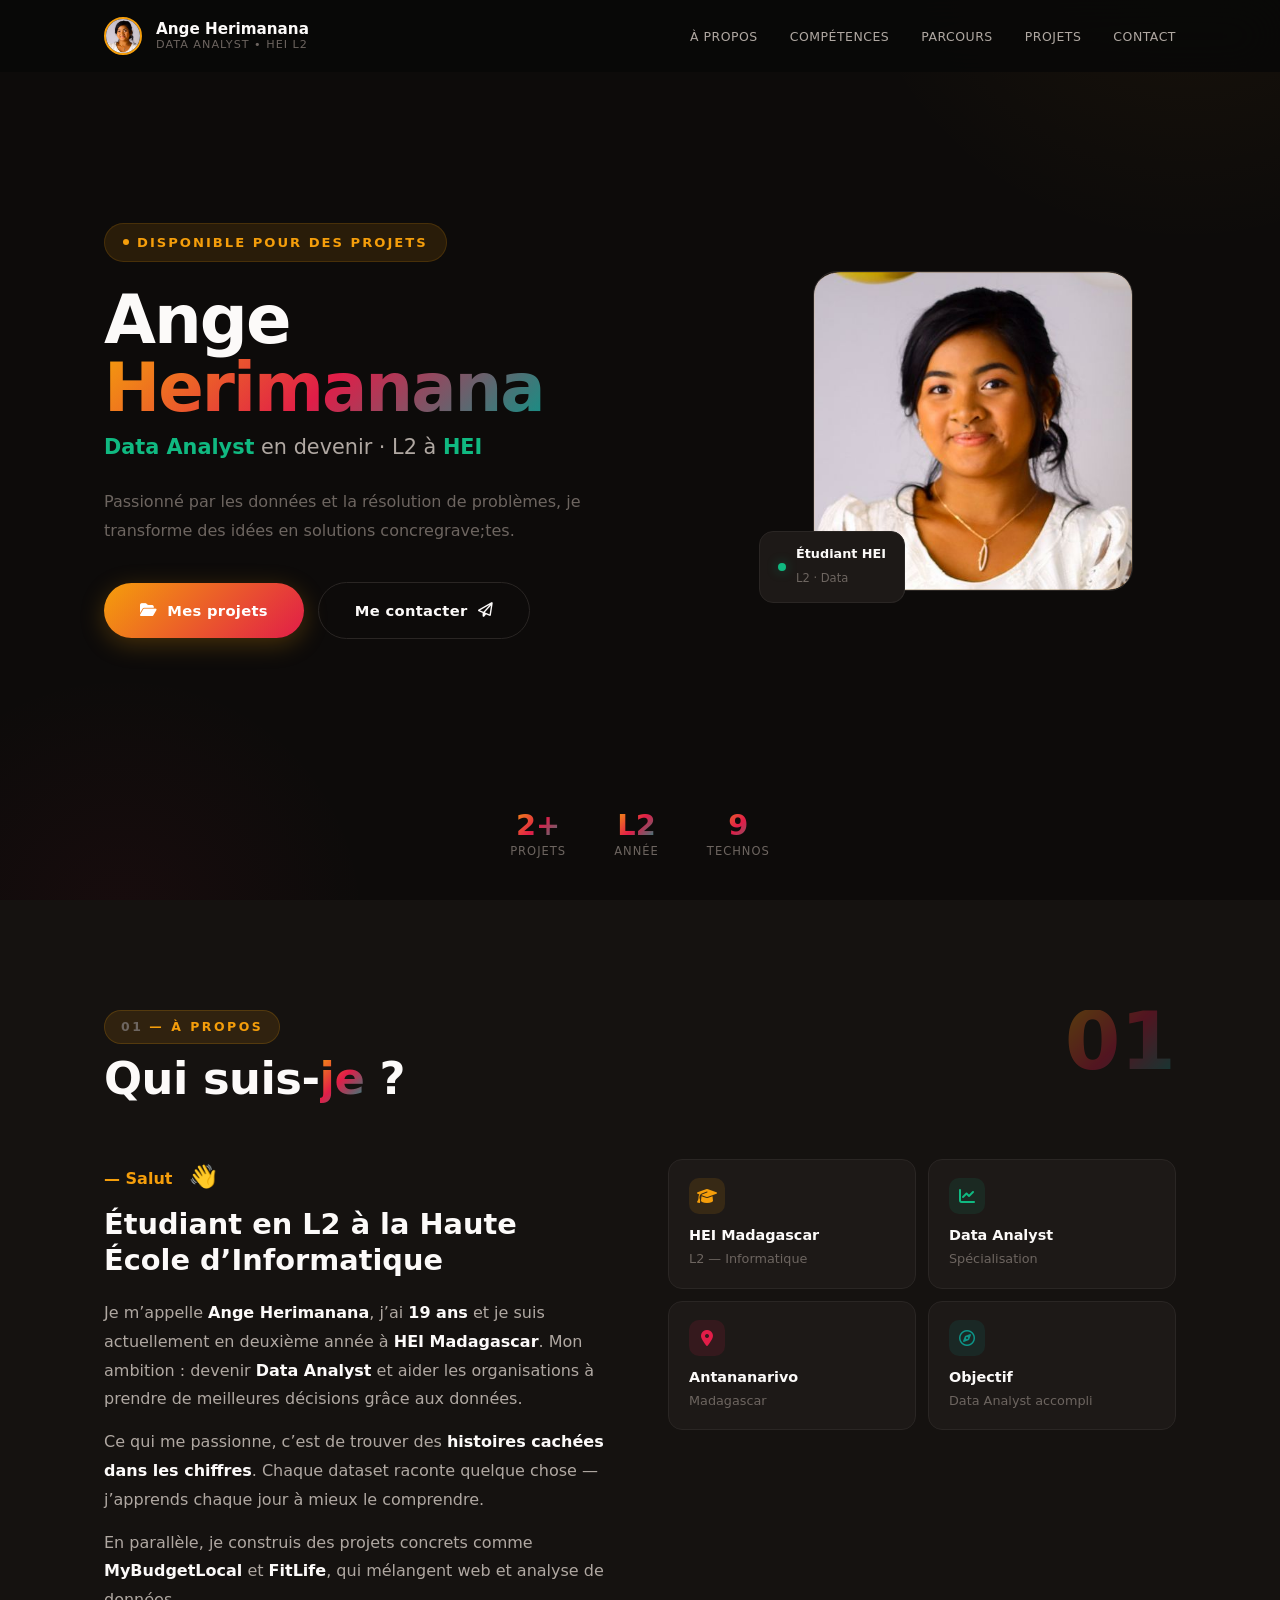
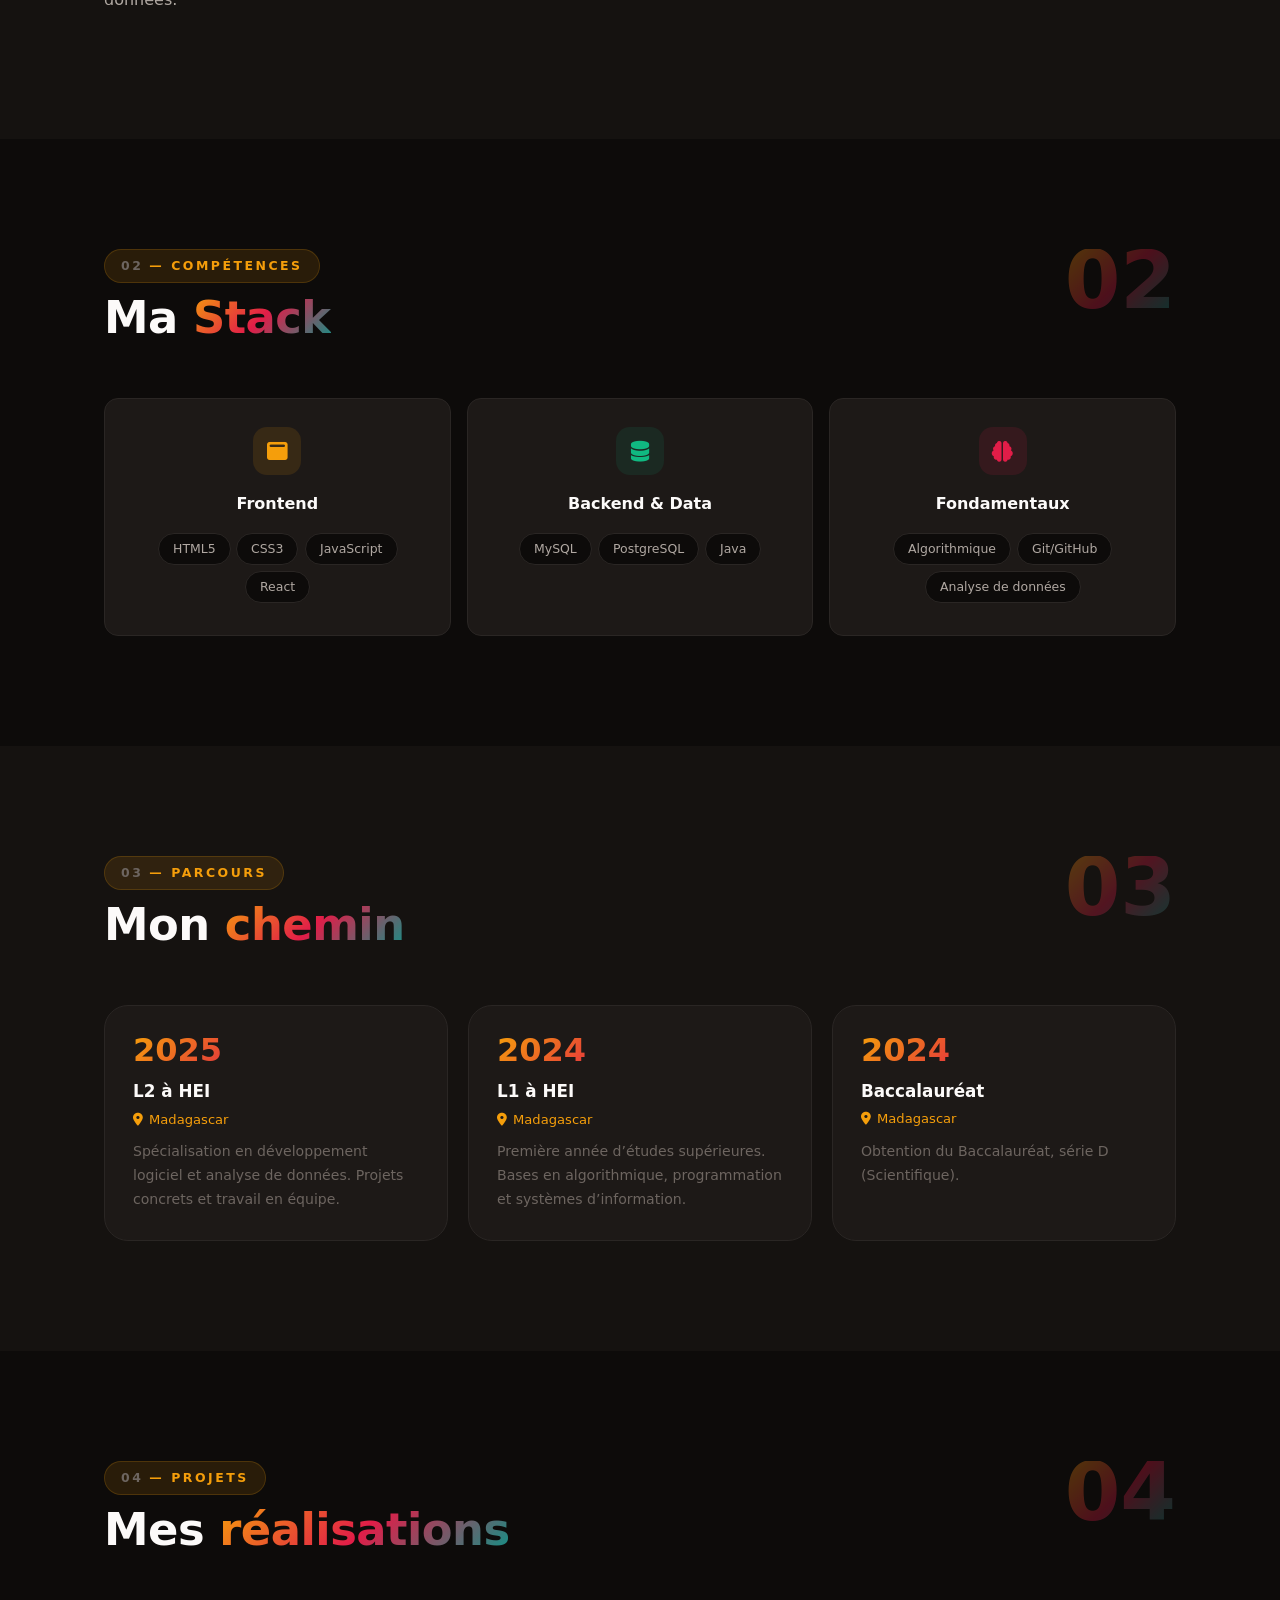
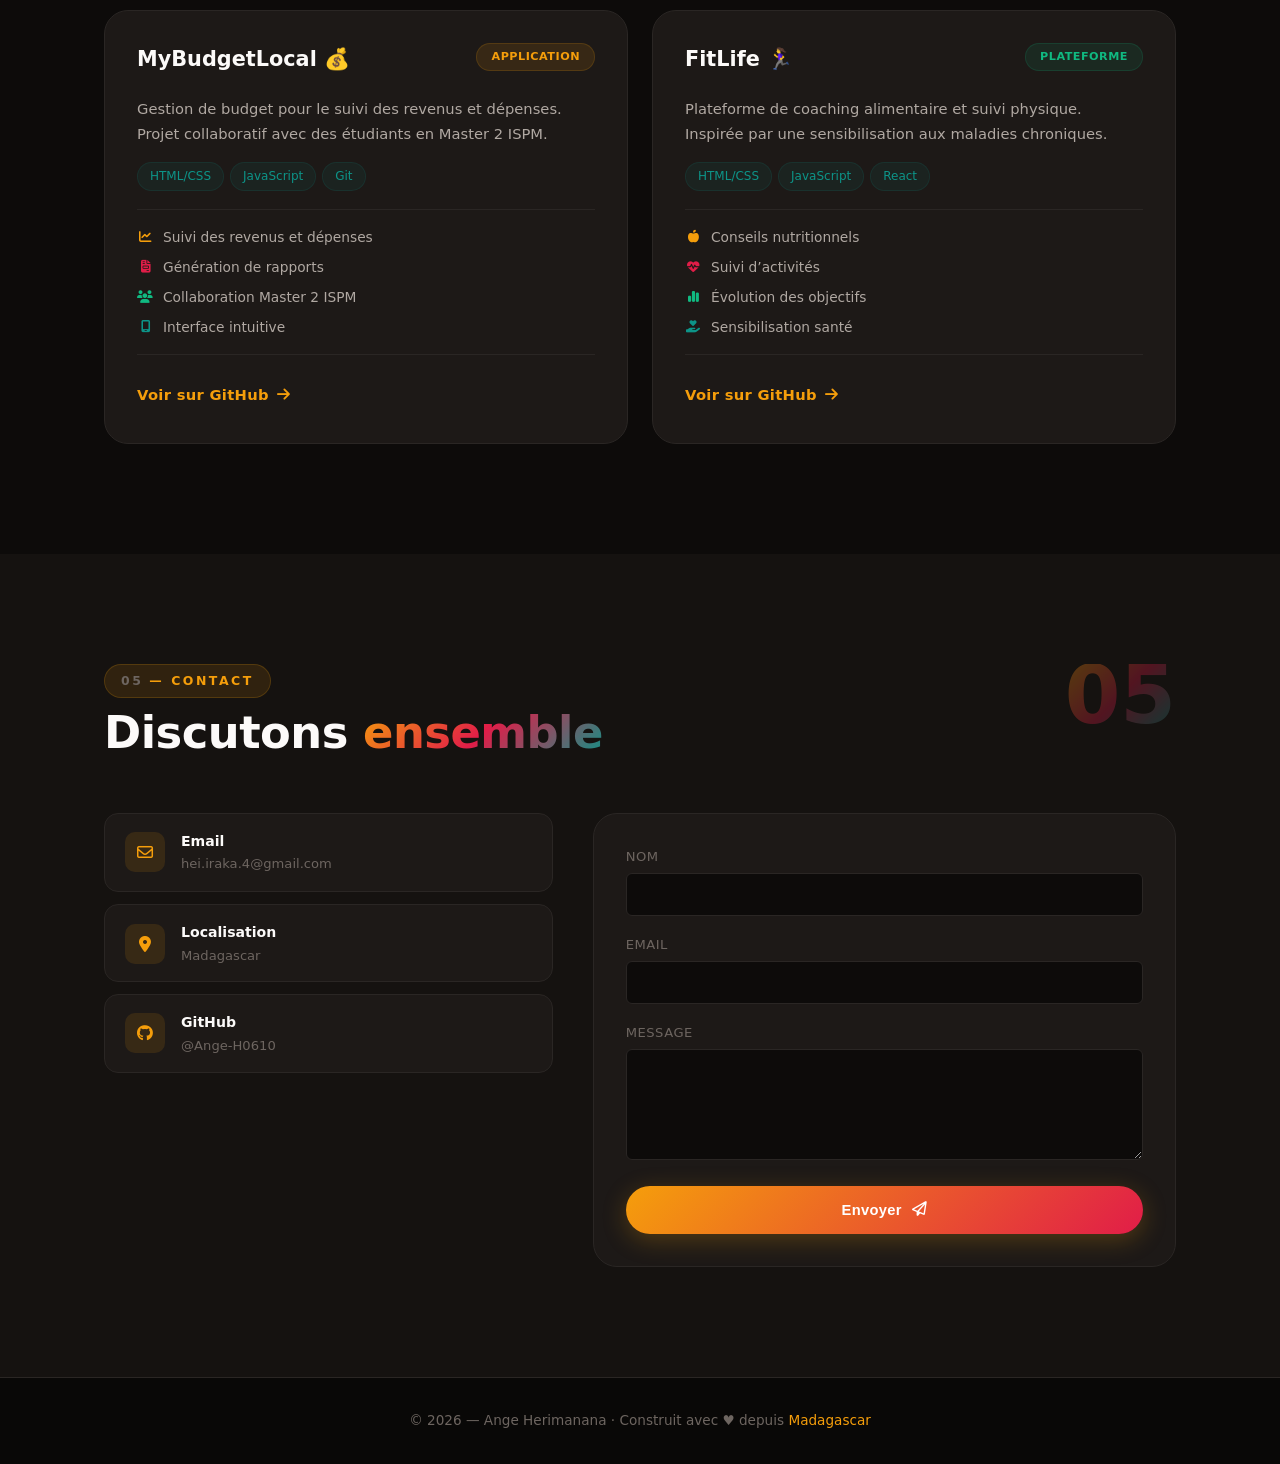
==== commit d7fd63cc: "Refonte design - layout asymétrique, photo navbar, hero split" ====
--- a/index.html
+++ b/index.html
@@ -4,29 +4,28 @@
     <meta charset="UTF-8">
     <meta name="viewport" content="width=device-width, initial-scale=1.0">
     <meta name="description" content="Portfolio d'Ange Herimanana - Étudiant L2 HEI, Futur Data Analyst">
-    <meta name="theme-color" content="#0c0a09">
-    <title>Ange Herimanana | Portfolio</title>
+    <meta name="theme-color" content="#0d0b0a">
+    <title>Ange Herimanana &mdash; Portfolio</title>
     <link rel="stylesheet" href="./css/style.css">
     <link rel="stylesheet" href="https://cdnjs.cloudflare.com/ajax/libs/font-awesome/6.7.2/css/all.min.css">
 </head>
 <body>
 
     <header class="navbar" id="navbar">
-        <nav class="navbar-container" role="navigation" aria-label="Navigation principale">
-            <div class="navbar-brand">
-                <div class="brand-dot"></div>
-                <span class="logo-text">Ange<span class="accent">.</span></span>
-            </div>
-
+        <nav class="navbar-container">
+            <a href="#hero" class="navbar-brand">
+                <img src="./photo/photo.png" alt="Ange Herimanana" class="navbar-avatar" id="navbarAvatar">
+                <div class="navbar-brand-text">
+                    <span class="navbar-brand-name">Ange Herimanana</span>
+                    <span class="navbar-brand-title">Data Analyst &bull; HEI L2</span>
+                </div>
+            </a>
             <button class="menu-toggle" id="menuToggle" aria-label="Menu" aria-expanded="false">
-                <span></span>
-                <span></span>
-                <span></span>
+                <span></span><span></span><span></span>
             </button>
-
             <ul class="nav-menu" id="navMenu">
-                <li><a href="#about" class="nav-link">À propos</a></li>
-                <li><a href="#skills" class="nav-link">Compétences</a></li>
+                <li><a href="#about" class="nav-link">&Agrave; propos</a></li>
+                <li><a href="#skills" class="nav-link">Comp&eacute;tences</a></li>
                 <li><a href="#parcours" class="nav-link">Parcours</a></li>
                 <li><a href="#projects" class="nav-link">Projets</a></li>
                 <li><a href="#contact" class="nav-link">Contact</a></li>
@@ -35,135 +34,114 @@
     </header>
 
     <section id="hero" class="hero">
-        <div class="hero-particles">
-            <div class="particle"></div>
-            <div class="particle"></div>
-            <div class="particle"></div>
-            <div class="particle"></div>
-            <div class="particle"></div>
-            <div class="particle"></div>
-        </div>
-
-        <div class="hero-content">
-            <div class="hero-greeting">
-                <span class="wave">&#x1F44B;</span>
-                Salut, moi c'est
-            </div>
-            <h1 class="hero-name">
-                <span class="gradient-text">Ange Herimanana</span>
-            </h1>
-            <p class="hero-title">
-                <strong>Data Analyst</strong> en devenir &middot; Étudiant <strong>L2</strong> à <strong>HEI</strong>
-            </p>
-            <p class="hero-description">
-                Passionné par les données, la résolution de problèmes et la création de solutions qui ont du sens. Je transforme des idées en projets concrets.
-            </p>
-            <div class="hero-buttons">
-                <a href="#projects" class="btn btn-primary">
-                    Voir mes projets <i class="fa-solid fa-arrow-down"></i>
-                </a>
-                <a href="#contact" class="btn btn-secondary">
-                    Me contacter <i class="fa-regular fa-paper-plane"></i>
-                </a>
-            </div>
-            <div class="hero-stats">
-                <div class="hero-stat">
-                    <div class="hero-stat-number">2+</div>
-                    <div class="hero-stat-label">Projets</div>
-                </div>
-                <div class="hero-stat">
-                    <div class="hero-stat-number">L2</div>
-                    <div class="hero-stat-label">Année HEI</div>
-                </div>
-                <div class="hero-stat">
-                    <div class="hero-stat-number">9</div>
-                    <div class="hero-stat-label">Technologies</div>
-                </div>
-            </div>
-        </div>
-
-        <div class="hero-scroll">
-            <span>Découvrir</span>
-            <div class="scroll-line"></div>
+        <div class="hero-bg"></div>
+        <div class="container hero-grid">
+            <div class="hero-left">
+                <div class="hero-tag">
+                    <span class="dot"></span>
+                    Disponible pour des projets
+                </div>
+                <h1 class="hero-name">
+                    Ange <span class="hl">Herimanana</span>
+                </h1>
+                <p class="hero-sub">
+                    <strong>Data Analyst</strong> en devenir &middot; L2 &agrave; <strong>HEI</strong>
+                </p>
+                <p class="hero-desc">
+                    Passionn&eacute; par les donn&eacute;es et la r&eacute;solution de probl&egrave;mes,
+                    je transforme des id&eacute;es en solutions concregrave;tes.
+                </p>
+                <div class="hero-actions">
+                    <a href="#projects" class="btn btn-primary">
+                        <i class="fa-solid fa-folder-open"></i> Mes projets
+                    </a>
+                    <a href="#contact" class="btn btn-outline">
+                        Me contacter <i class="fa-regular fa-paper-plane"></i>
+                    </a>
+                </div>
+            </div>
+            <div class="hero-right">
+                <div class="hero-photo-frame">
+                    <img src="./photo/photo.png" alt="Ange Herimanana">
+                </div>
+                <div class="hero-status">
+                    <span class="hero-status-dot"></span>
+                    <div>
+                        <p>&Eacute;tudiant HEI</p>
+                        <span>L2 &middot; Data</span>
+                    </div>
+                </div>
+            </div>
+        </div>
+        <div class="hero-meta">
+            <div class="hero-meta-item">
+                <div class="num">2+</div>
+                <div class="lbl">Projets</div>
+            </div>
+            <div class="hero-meta-item">
+                <div class="num">L2</div>
+                <div class="lbl">Ann&eacute;e</div>
+            </div>
+            <div class="hero-meta-item">
+                <div class="num">9</div>
+                <div class="lbl">Technos</div>
+            </div>
         </div>
     </section>
 
     <section id="about" class="about">
         <div class="container">
-            <div class="section-label">
-                <i class="fa-regular fa-user"></i> Qui suis-je ?
-            </div>
-            <h2 class="section-title">
-                <span class="highlight">Derrière le code</span>
-            </h2>
-            <p class="section-subtitle">
-                Un étudiant malgache passionné, qui construit son avenir pixel par pixel, donnée par donnée.
-            </p>
-
-            <div class="about-inner">
-                <div class="about-text">
-                    <span class="greeting">&#x1F4CD; Madagascar</span>
-                    <h3>
-                        Étudiant en <span class="highlight">L2</span> à la
-                        Haute École d'Informatique
-                    </h3>
+            <div class="section-header">
+                <div class="section-header-left">
+                    <div class="tag tag-amber"><em>01</em> &mdash; &Agrave; propos</div>
+                    <h2 class="section-title">Qui suis-<span class="hl">je</span> ?</h2>
+                </div>
+                <div class="section-header-right">
+                    <div class="section-number">01</div>
+                </div>
+            </div>
+            <div class="about-grid">
+                <div class="about-text-content">
+                    <span class="greet">&mdash; Salut &nbsp; <span style="font-size:1.4rem;">&#x1F44B;</span></span>
+                    <h3>&Eacute;tudiant en <span class="hl">L2</span> &agrave; la Haute &Eacute;cole d&rsquo;Informatique</h3>
                     <p>
-                        Je m'appelle <strong>Ange Herimanana</strong>, j'ai <strong>19 ans</strong> et je suis actuellement en
-                        <strong>deuxième année à HEI (Haute École d'Informatique)</strong> à Madagascar.
-                        Mon objectif ? Devenir <strong>Data Analyst</strong> et aider les entreprises à prendre
-                        de meilleures décisions grâce aux données.
+                        Je m&rsquo;appelle <strong>Ange Herimanana</strong>, j&rsquo;ai <strong>19 ans</strong> et
+                        je suis actuellement en deuxi&egrave;me ann&eacute;e &agrave; <strong>HEI Madagascar</strong>.
+                        Mon ambition&nbsp;: devenir <strong>Data Analyst</strong> et aider les organisations &agrave;
+                        prendre de meilleures d&eacute;cisions gr&acirc;ce aux donn&eacute;es.
                     </p>
                     <p>
-                        Ce qui me passionne vraiment, c'est de pouvoir <strong>raconter une histoire avec des chiffres</strong>.
-                        Derrière chaque dataset, il y a des tendances, des insights, des opportunités &mdash;
-                        et j'apprends chaque jour à mieux les déceler.
+                        Ce qui me passionne, c&rsquo;est de trouver des <strong>histoires cach&eacute;es dans les chiffres</strong>.
+                        Chaque dataset raconte quelque chose &mdash; j&rsquo;apprends chaque jour &agrave; mieux
+                        le comprendre.
                     </p>
                     <p>
-                        En parallèle de mes études, je développe des projets concrets comme
-                        <strong>MyBudgetLocal</strong> et <strong>FitLife</strong>, qui allient
-                        développement web et analyse de données.
+                        En parall&egrave;le, je construis des projets concrets comme
+                        <strong>MyBudgetLocal</strong> et <strong>FitLife</strong>,
+                        qui m&eacute;langent web et analyse de donn&eacute;es.
                     </p>
-                    <div class="about-quote">
-                        &laquo; Les données sont le pétrole du XXIe siècle. Celui qui sait les analyser
-                        détient la clé du monde de demain. &raquo;
-                    </div>
-                </div>
-
-                <div class="about-cards">
-                    <div class="about-card">
-                        <div class="about-card-icon amber">
-                            <i class="fa-solid fa-graduation-cap"></i>
-                        </div>
-                        <div class="about-card-content">
-                            <h4>HEI - L2</h4>
-                            <p>Haute École d'Informatique, Madagascar</p>
-                        </div>
-                    </div>
-                    <div class="about-card">
-                        <div class="about-card-icon emerald">
-                            <i class="fa-solid fa-chart-simple"></i>
-                        </div>
-                        <div class="about-card-content">
-                            <h4>Spécialisation</h4>
-                            <p>Data Analyst & Développement Web</p>
-                        </div>
-                    </div>
-                    <div class="about-card">
-                        <div class="about-card-icon rose">
-                            <i class="fa-solid fa-location-dot"></i>
-                        </div>
-                        <div class="about-card-content">
-                            <h4>Basé à</h4>
-                            <p>Antananarivo, Madagascar</p>
-                        </div>
-                    </div>
-                    <div class="about-card">
-                        <div class="about-card-icon teal">
-                            <i class="fa-regular fa-star"></i>
-                        </div>
-                        <div class="about-card-content">
+                </div>
+                <div>
+                    <div class="about-cards-grid">
+                        <div class="about-mini-card">
+                            <div class="icon amber"><i class="fa-solid fa-graduation-cap"></i></div>
+                            <h4>HEI Madagascar</h4>
+                            <p>L2 &mdash; Informatique</p>
+                        </div>
+                        <div class="about-mini-card">
+                            <div class="icon emerald"><i class="fa-solid fa-chart-line"></i></div>
+                            <h4>Data Analyst</h4>
+                            <p>Sp&eacute;cialisation</p>
+                        </div>
+                        <div class="about-mini-card">
+                            <div class="icon rose"><i class="fa-solid fa-location-dot"></i></div>
+                            <h4>Antananarivo</h4>
+                            <p>Madagascar</p>
+                        </div>
+                        <div class="about-mini-card">
+                            <div class="icon teal"><i class="fa-regular fa-compass"></i></div>
                             <h4>Objectif</h4>
-                            <p>Devenir un Data Analyst accompli</p>
+                            <p>Data Analyst accompli</p>
                         </div>
                     </div>
                 </div>
@@ -173,49 +151,42 @@
 
     <section id="skills" class="skills">
         <div class="container">
-            <div class="section-label">
-                <i class="fa-solid fa-code"></i> Mes outils
-            </div>
-            <h2 class="section-title">
-                <span class="highlight">Stack Technique</span>
-            </h2>
-            <p class="section-subtitle">
-                Les technologies et langages que j'utilise au quotidien pour construire et analyser.
-            </p>
-
+            <div class="section-header">
+                <div class="section-header-left">
+                    <div class="tag tag-amber"><em>02</em> &mdash; Comp&eacute;tences</div>
+                    <h2 class="section-title">Ma <span class="hl">Stack</span></h2>
+                </div>
+                <div class="section-header-right">
+                    <div class="section-number">02</div>
+                </div>
+            </div>
             <div class="skills-grid">
-                <div class="skill-category">
-                    <div class="skill-category-icon">
-                        <i class="fa-solid fa-window-maximize" style="color: var(--amber);"></i>
-                    </div>
+                <div class="skill-card">
+                    <div class="skill-card-icon dev"><i class="fa-solid fa-window-maximize"></i></div>
                     <h3>Frontend</h3>
-                    <div class="skill-items">
-                        <span class="skill-badge">HTML5</span>
-                        <span class="skill-badge">CSS3</span>
-                        <span class="skill-badge">JavaScript</span>
-                        <span class="skill-badge">React</span>
-                    </div>
-                </div>
-                <div class="skill-category">
-                    <div class="skill-category-icon">
-                        <i class="fa-solid fa-database" style="color: var(--emerald);"></i>
-                    </div>
-                    <h3>Backend & Data</h3>
-                    <div class="skill-items">
-                        <span class="skill-badge">MySQL</span>
-                        <span class="skill-badge">PostgreSQL</span>
-                        <span class="skill-badge">Java</span>
-                    </div>
-                </div>
-                <div class="skill-category">
-                    <div class="skill-category-icon">
-                        <i class="fa-solid fa-brain" style="color: var(--rose);"></i>
-                    </div>
+                    <div class="skill-tags">
+                        <span class="skill-tag">HTML5</span>
+                        <span class="skill-tag">CSS3</span>
+                        <span class="skill-tag">JavaScript</span>
+                        <span class="skill-tag">React</span>
+                    </div>
+                </div>
+                <div class="skill-card">
+                    <div class="skill-card-icon data"><i class="fa-solid fa-database"></i></div>
+                    <h3>Backend &amp; Data</h3>
+                    <div class="skill-tags">
+                        <span class="skill-tag">MySQL</span>
+                        <span class="skill-tag">PostgreSQL</span>
+                        <span class="skill-tag">Java</span>
+                    </div>
+                </div>
+                <div class="skill-card">
+                    <div class="skill-card-icon core"><i class="fa-solid fa-brain"></i></div>
                     <h3>Fondamentaux</h3>
-                    <div class="skill-items">
-                        <span class="skill-badge">Algorithmique</span>
-                        <span class="skill-badge">Git / GitHub</span>
-                        <span class="skill-badge">Analyse de données</span>
+                    <div class="skill-tags">
+                        <span class="skill-tag">Algorithmique</span>
+                        <span class="skill-tag">Git/GitHub</span>
+                        <span class="skill-tag">Analyse de donn&eacute;es</span>
                     </div>
                 </div>
             </div>
@@ -224,51 +195,33 @@
 
     <section id="parcours" class="parcours">
         <div class="container">
-            <div class="section-label">
-                <i class="fa-solid fa-road"></i> Mon chemin
-            </div>
-            <h2 class="section-title">
-                Mon <span class="highlight">Parcours</span>
-            </h2>
-            <p class="section-subtitle">
-                Les étapes clés de mon parcours académique et professionnel.
-            </p>
-
+            <div class="section-header">
+                <div class="section-header-left">
+                    <div class="tag tag-amber"><em>03</em> &mdash; Parcours</div>
+                    <h2 class="section-title">Mon <span class="hl">chemin</span></h2>
+                </div>
+                <div class="section-header-right">
+                    <div class="section-number">03</div>
+                </div>
+            </div>
             <div class="timeline">
-                <div class="timeline-item">
-                    <div class="timeline-dot">
-                        <i class="fa-solid fa-laptop-code"></i>
-                    </div>
-                    <div class="timeline-content">
-                        <div class="date">2025 - Aujourd'hui</div>
-                        <h4>L2 - Haute École d'Informatique (HEI)</h4>
-                        <p class="institute">Madagascar</p>
-                        <p>Spécialisation en développement logiciel et analyse de données. Projets concrets, travail en équipe et découverte du monde professionnel.</p>
-                    </div>
-                </div>
-
-                <div class="timeline-item">
-                    <div class="timeline-dot">
-                        <i class="fa-solid fa-code"></i>
-                    </div>
-                    <div class="timeline-content">
-                        <div class="date">2024 - 2025</div>
-                        <h4>L1 - Haute École d'Informatique (HEI)</h4>
-                        <p class="institute">Madagascar</p>
-                        <p>Première année d'études supérieures en informatique. Acquisition des bases en algorithmique, programmation et systèmes d'information.</p>
-                    </div>
-                </div>
-
-                <div class="timeline-item">
-                    <div class="timeline-dot">
-                        <i class="fa-solid fa-medal"></i>
-                    </div>
-                    <div class="timeline-content">
-                        <div class="date">2024</div>
-                        <h4>Baccalauréat</h4>
-                        <p class="institute">Madagascar</p>
-                        <p>Obtention du baccalauréat, série D (Scientifique).</p>
-                    </div>
+                <div class="timeline-card">
+                    <div class="year">2025</div>
+                    <h4>L2 &agrave; HEI</h4>
+                    <div class="loc"><i class="fa-solid fa-location-dot"></i> Madagascar</div>
+                    <p>Sp&eacute;cialisation en d&eacute;veloppement logiciel et analyse de donn&eacute;es. Projets concrets et travail en &eacute;quipe.</p>
+                </div>
+                <div class="timeline-card">
+                    <div class="year">2024</div>
+                    <h4>L1 &agrave; HEI</h4>
+                    <div class="loc"><i class="fa-solid fa-location-dot"></i> Madagascar</div>
+                    <p>Premi&egrave;re ann&eacute;e d&rsquo;&eacute;tudes sup&eacute;rieures. Bases en algorithmique, programmation et syst&egrave;mes d&rsquo;information.</p>
+                </div>
+                <div class="timeline-card">
+                    <div class="year">2024</div>
+                    <h4>Baccalaur&eacute;at</h4>
+                    <div class="loc"><i class="fa-solid fa-location-dot"></i> Madagascar</div>
+                    <p>Obtention du Baccalaur&eacute;at, s&eacute;rie D (Scientifique).</p>
                 </div>
             </div>
         </div>
@@ -276,131 +229,109 @@
 
     <section id="projects" class="projects">
         <div class="container">
-            <div class="section-label">
-                <i class="fa-solid fa-folder-open"></i> Mes réalisations
-            </div>
-            <h2 class="section-title">
-                <span class="highlight">Projets</span> récents
-            </h2>
-            <p class="section-subtitle">
-                Des projets construits avec passion, du concept à la réalisation.
-            </p>
-
-            <div class="projects-grid">
-
+            <div class="section-header">
+                <div class="section-header-left">
+                    <div class="tag tag-amber"><em>04</em> &mdash; Projets</div>
+                    <h2 class="section-title">Mes <span class="hl">r&eacute;alisations</span></h2>
+                </div>
+                <div class="section-header-right">
+                    <div class="section-number">04</div>
+                </div>
+            </div>
+            <div class="projects-list">
                 <article class="project-card">
-                    <div class="project-tag amber">
-                        <i class="fa-solid fa-coins"></i> Application
-                    </div>
-                    <h3>MyBudgetLocal <span class="project-emoji">💰</span></h3>
-                    <p class="project-description">
-                        Application de gestion budgétaire pour le suivi des revenus et dépenses
-                        dans un cadre familial et quotidien. Projet collaboratif avec des étudiants
-                        en Master 2 ISPM.
-                    </p>
-                    <div class="project-tech">
-                        <span class="tech-tag">HTML/CSS</span>
-                        <span class="tech-tag">JavaScript</span>
-                        <span class="tech-tag">Git</span>
+                    <div class="project-card-top">
+                        <h3>MyBudgetLocal <span>&#x1F4B0;</span></h3>
+                        <span class="badge badge-amber">Application</span>
+                    </div>
+                    <p class="project-desc">Gestion de budget pour le suivi des revenus et d&eacute;penses. Projet collaboratif avec des &eacute;tudiants en Master 2 ISPM.</p>
+                    <div class="project-tech-strip">
+                        <span>HTML/CSS</span>
+                        <span>JavaScript</span>
+                        <span>Git</span>
                     </div>
                     <ul class="project-features">
-                        <li><i class="fa-solid fa-chart-line"></i> Suivi des revenus et dépenses</li>
-                        <li><i class="fa-solid fa-file-invoice"></i> Génération de rapports financiers</li>
-                        <li><i class="fa-solid fa-users"></i> Collaboration avec Master 2 ISPM</li>
-                        <li><i class="fa-solid fa-mobile-screen"></i> Interface simple et intuitive</li>
+                        <li><i class="fa-solid fa-chart-line"></i> Suivi des revenus et d&eacute;penses</li>
+                        <li><i class="fa-solid fa-file-invoice"></i> G&eacute;n&eacute;ration de rapports</li>
+                        <li><i class="fa-solid fa-users"></i> Collaboration Master 2 ISPM</li>
+                        <li><i class="fa-solid fa-mobile-screen"></i> Interface intuitive</li>
                     </ul>
-                    <a href="https://github.com/Ange-H0610/ISPM.git" target="_blank" class="project-link">
+                    <a href="https://github.com/Ange-H0610/ISPM.git" target="_blank" class="btn btn-link">
                         Voir sur GitHub <i class="fa-solid fa-arrow-right"></i>
                     </a>
                 </article>
-
                 <article class="project-card">
-                    <div class="project-tag emerald">
-                        <i class="fa-solid fa-heart-pulse"></i> Plateforme
-                    </div>
-                    <h3>FitLife <span class="project-emoji">🏃‍♀️</span></h3>
-                    <p class="project-description">
-                        Plateforme de coaching alimentaire et de suivi physique pour adopter
-                        de meilleures habitudes de vie. Inspiré par une sensibilisation familiale
-                        aux maladies chroniques.
-                    </p>
-                    <div class="project-tech">
-                        <span class="tech-tag">HTML/CSS</span>
-                        <span class="tech-tag">JavaScript</span>
-                        <span class="tech-tag">React</span>
+                    <div class="project-card-top">
+                        <h3>FitLife <span>&#x1F3C3;&#x200D;&#x2640;&#xFE0F;</span></h3>
+                        <span class="badge badge-emerald">Plateforme</span>
+                    </div>
+                    <p class="project-desc">Plateforme de coaching alimentaire et suivi physique. Inspir&eacute;e par une sensibilisation aux maladies chroniques.</p>
+                    <div class="project-tech-strip">
+                        <span>HTML/CSS</span>
+                        <span>JavaScript</span>
+                        <span>React</span>
                     </div>
                     <ul class="project-features">
-                        <li><i class="fa-solid fa-apple-alt"></i> Conseils nutritionnels personnalisés</li>
-                        <li><i class="fa-solid fa-heartbeat"></i> Suivi d'activités physiques</li>
-                        <li><i class="fa-solid fa-chart-simple"></i> Évolution des objectifs santé</li>
-                        <li><i class="fa-solid fa-hand-holding-heart"></i> Inspiré par des cas réels</li>
+                        <li><i class="fa-solid fa-apple-alt"></i> Conseils nutritionnels</li>
+                        <li><i class="fa-solid fa-heartbeat"></i> Suivi d&rsquo;activit&eacute;s</li>
+                        <li><i class="fa-solid fa-chart-simple"></i> &Eacute;volution des objectifs</li>
+                        <li><i class="fa-solid fa-hand-holding-heart"></i> Sensibilisation sant&eacute;</li>
                     </ul>
-                    <a href="https://github.com/Ange-H0610/FitLife.git" target="_blank" class="project-link">
+                    <a href="https://github.com/Ange-H0610/FitLife.git" target="_blank" class="btn btn-link">
                         Voir sur GitHub <i class="fa-solid fa-arrow-right"></i>
                     </a>
                 </article>
-
             </div>
         </div>
     </section>
 
     <section id="contact" class="contact">
         <div class="container">
-            <div class="section-label">
-                <i class="fa-regular fa-comment-dots"></i> Restons en contact
-            </div>
-            <h2 class="section-title">
-                Discutons de vos <span class="highlight">projets</span>
-            </h2>
-            <p class="section-subtitle">
-                Une idée, un projet, une opportunité ? Je suis toujours partant pour échanger.
-            </p>
-
-            <div class="contact-content">
-                <div class="contact-methods">
-                    <a href="https://mail.google.com/mail/u/0/?view=cm&to=hei.iraka.4@gmail.com" target="_blank" class="contact-card" aria-label="Email">
-                        <div class="contact-card-icon">
-                            <i class="fa-regular fa-envelope"></i>
-                        </div>
+            <div class="section-header">
+                <div class="section-header-left">
+                    <div class="tag tag-amber"><em>05</em> &mdash; Contact</div>
+                    <h2 class="section-title">Discutons <span class="hl">ensemble</span></h2>
+                </div>
+                <div class="section-header-right">
+                    <div class="section-number">05</div>
+                </div>
+            </div>
+            <div class="contact-grid">
+                <div class="contact-info">
+                    <a href="https://mail.google.com/mail/u/0/?view=cm&to=hei.iraka.4@gmail.com" target="_blank" class="contact-item">
+                        <div class="contact-item-ic"><i class="fa-regular fa-envelope"></i></div>
                         <div>
                             <h4>Email</h4>
                             <p>hei.iraka.4@gmail.com</p>
                         </div>
                     </a>
-
-                    <div class="contact-card">
-                        <div class="contact-card-icon">
-                            <i class="fa-solid fa-location-dot"></i>
-                        </div>
+                    <div class="contact-item">
+                        <div class="contact-item-ic"><i class="fa-solid fa-location-dot"></i></div>
                         <div>
                             <h4>Localisation</h4>
                             <p>Madagascar</p>
                         </div>
                     </div>
-
-                    <div class="contact-card">
-                        <div class="contact-card-icon">
-                            <i class="fa-brands fa-github"></i>
-                        </div>
+                    <div class="contact-item">
+                        <div class="contact-item-ic"><i class="fa-brands fa-github"></i></div>
                         <div>
                             <h4>GitHub</h4>
                             <p>@Ange-H0610</p>
                         </div>
                     </div>
                 </div>
-
-                <form class="contact-form" id="contactForm">
-                    <div class="form-group">
+                <form class="form-card" id="contactForm">
+                    <div class="form-row">
                         <label for="name">Nom</label>
-                        <input type="text" id="name" name="name" required aria-required="true">
-                    </div>
-                    <div class="form-group">
+                        <input type="text" id="name" name="name" required>
+                    </div>
+                    <div class="form-row">
                         <label for="email">Email</label>
-                        <input type="email" id="email" name="email" required aria-required="true">
-                    </div>
-                    <div class="form-group">
+                        <input type="email" id="email" name="email" required>
+                    </div>
+                    <div class="form-row">
                         <label for="message">Message</label>
-                        <textarea id="message" name="message" rows="5" required aria-required="true"></textarea>
+                        <textarea id="message" name="message" rows="5" required></textarea>
                     </div>
                     <button type="submit" class="btn btn-primary">
                         Envoyer <i class="fa-regular fa-paper-plane"></i>
@@ -412,7 +343,7 @@
 
     <footer class="footer">
         <div class="container">
-            <p>&copy; 2026 - Ange Herimanana &middot; Construit avec <span class="footer-heart">&hearts;</span> depuis Madagascar</p>
+            <p>&copy; 2026 &mdash; Ange Herimanana &middot; Construit avec &hearts; depuis <span class="hl">Madagascar</span></p>
         </div>
     </footer>
 
--- a/css/style.css
+++ b/css/style.css
@@ -7,33 +7,33 @@
 }
 
 :root {
-    --bg-deep: #080705;
-    --bg-primary: #0c0a09;
-    --bg-secondary: #141211;
-    --bg-card: #1c1917;
-    --bg-elevated: #221f1d;
-    --text-primary: #fafaf9;
-    --text-secondary: #a8a29e;
-    --text-muted: #6b6560;
+    --bg-deep: #090807;
+    --bg-primary: #0d0b0a;
+    --bg-secondary: #151210;
+    --bg-card: #1d1917;
+    --bg-elevated: #24201d;
+    --text-primary: #fcfaf9;
+    --text-secondary: #b0a8a2;
+    --text-muted: #6d6560;
     --amber: #f59e0b;
     --rose: #e11d48;
     --emerald: #10b981;
     --teal: #0d9488;
-    --amber-light: #fbbf24;
-    --rose-light: #fb7185;
+    --amber-dim: rgba(245, 158, 11, 0.12);
+    --rose-dim: rgba(225, 29, 72, 0.12);
+    --emerald-dim: rgba(16, 185, 129, 0.1);
     --gradient-primary: linear-gradient(135deg, #f59e0b, #e11d48);
-    --gradient-secondary: linear-gradient(135deg, #10b981, #0d9488);
-    --gradient-hero: linear-gradient(135deg, #f59e0b, #e11d48, #0d9488);
-    --border-color: #292524;
-    --border-light: #3d3834;
-    --radius: 12px;
-    --radius-lg: 20px;
+    --gradient-accent: linear-gradient(135deg, #10b981, #0d9488);
+    --gradient-text: linear-gradient(135deg, #f59e0b, #e11d48, #0d9488);
+    --border-color: #2a2624;
+    --radius-sm: 6px;
+    --radius: 14px;
+    --radius-lg: 24px;
     --radius-full: 9999px;
-    --shadow-card: 0 4px 20px rgba(0, 0, 0, 0.4);
-    --shadow-glow: 0 0 30px rgba(245, 158, 11, 0.15);
+    --shadow-card: 0 4px 24px rgba(0, 0, 0, 0.5);
+    --shadow-glow: 0 0 40px rgba(245, 158, 11, 0.08);
     --font: 'Segoe UI', system-ui, -apple-system, sans-serif;
-    --font-display: 'Segoe UI', system-ui, -apple-system, sans-serif;
-    --navbar-height: 68px;
+    --navbar-height: 72px;
 }
 
 html {
@@ -44,23 +44,13 @@
     font-family: var(--font);
     background: var(--bg-primary);
     color: var(--text-primary);
-    line-height: 1.65;
+    line-height: 1.6;
     overflow-x: hidden;
 }
 
-a {
-    text-decoration: none;
-    color: inherit;
-}
-
-ul {
-    list-style: none;
-}
-
-img {
-    max-width: 100%;
-    display: block;
-}
+a { text-decoration: none; color: inherit; }
+ul { list-style: none; }
+img { max-width: 100%; display: block; }
 
 .container {
     max-width: 1120px;
@@ -69,106 +59,146 @@
 }
 
 section {
-    padding: 100px 0;
+    padding: 110px 0;
     position: relative;
 }
 
-.section-label {
+/* ===== TAGS ===== */
+.tag {
     display: inline-flex;
     align-items: center;
-    gap: 8px;
-    font-size: 0.85rem;
+    gap: 6px;
+    font-size: 0.78rem;
     font-weight: 600;
     text-transform: uppercase;
-    letter-spacing: 3px;
-    color: var(--amber);
-    margin-bottom: 12px;
-    background: rgba(245, 158, 11, 0.08);
+    letter-spacing: 2.5px;
     padding: 6px 16px;
     border-radius: var(--radius-full);
-    border: 1px solid rgba(245, 158, 11, 0.15);
+    width: fit-content;
     position: relative;
-    left: 50%;
-    transform: translateX(-50%);
-    width: fit-content;
+}
+
+.tag-amber {
+    background: var(--amber-dim);
+    color: var(--amber);
+    border: 1px solid rgba(245, 158, 11, 0.18);
+}
+
+.tag em {
+    font-style: normal;
+    color: var(--text-muted);
+}
+
+/* ===== SECTION HEADERS ===== */
+.section-header {
+    display: flex;
+    align-items: flex-end;
+    justify-content: space-between;
+    margin-bottom: 56px;
+    gap: 24px;
+}
+
+.section-header-left {
+    display: flex;
+    flex-direction: column;
+    gap: 10px;
+}
+
+.section-header-right {
+    flex-shrink: 0;
+    display: none;
+}
+
+.section-number {
+    font-size: 5rem;
+    font-weight: 900;
+    background: var(--gradient-text);
+    -webkit-background-clip: text;
+    -webkit-text-fill-color: transparent;
+    background-clip: text;
+    line-height: 0.8;
+    opacity: 0.3;
+    position: absolute;
+    right: 0;
+    top: 0;
+    pointer-events: none;
 }
 
 .section-title {
     font-size: 2.8rem;
     font-weight: 800;
-    text-align: center;
-    margin-bottom: 16px;
-    line-height: 1.15;
-    position: relative;
-}
-
-.section-title .highlight {
-    background: var(--gradient-primary);
-    -webkit-background-clip: text;
-    -webkit-text-fill-color: transparent;
-    background-clip: text;
-}
-
-.section-subtitle {
-    text-align: center;
+    line-height: 1.1;
+    letter-spacing: -0.5px;
+}
+
+.section-title .hl { background: var(--gradient-text); -webkit-background-clip: text; -webkit-text-fill-color: transparent; background-clip: text; }
+
+.section-desc {
     color: var(--text-secondary);
-    font-size: 1.1rem;
-    max-width: 560px;
-    margin: 0 auto 56px;
+    font-size: 1.02rem;
+    max-width: 420px;
     line-height: 1.7;
 }
 
+@media (min-width: 768px) {
+    .section-header-right { display: block; }
+}
+
+/* ===== BUTTONS ===== */
 .btn {
     display: inline-flex;
     align-items: center;
     gap: 10px;
-    padding: 14px 32px;
+    padding: 16px 36px;
     border-radius: var(--radius-full);
-    font-weight: 600;
-    font-size: 0.95rem;
+    font-weight: 700;
+    font-size: 0.92rem;
     cursor: pointer;
-    transition: all 0.35s cubic-bezier(0.4, 0, 0.2, 1);
+    transition: all 0.3s cubic-bezier(0.4, 0, 0.2, 1);
     border: none;
-    position: relative;
-    overflow: hidden;
-}
-
-.btn::before {
-    content: '';
-    position: absolute;
-    top: 0;
-    left: -100%;
-    width: 100%;
-    height: 100%;
-    background: linear-gradient(90deg, transparent, rgba(255, 255, 255, 0.15), transparent);
-    transition: left 0.5s ease;
-}
-
-.btn:hover::before {
-    left: 100%;
+    letter-spacing: 0.3px;
 }
 
 .btn-primary {
     background: var(--gradient-primary);
     color: #fff;
-    box-shadow: 0 4px 20px rgba(245, 158, 11, 0.25);
+    box-shadow: 0 6px 24px rgba(245, 158, 11, 0.25);
 }
 
 .btn-primary:hover {
-    transform: translateY(-3px);
-    box-shadow: 0 8px 35px rgba(245, 158, 11, 0.35);
-}
-
-.btn-secondary {
+    transform: translateY(-3px) scale(1.02);
+    box-shadow: 0 10px 40px rgba(245, 158, 11, 0.35);
+}
+
+.btn-outline {
     background: transparent;
     color: var(--text-primary);
     border: 1.5px solid var(--border-color);
-}
-
-.btn-secondary:hover {
+    padding: 16px 36px;
+}
+
+.btn-outline:hover {
     border-color: var(--amber);
-    background: rgba(245, 158, 11, 0.08);
+    background: var(--amber-dim);
     transform: translateY(-3px);
+}
+
+.btn-link {
+    background: none;
+    border: none;
+    color: var(--amber);
+    font-weight: 600;
+    font-size: 0.92rem;
+    padding: 8px 0;
+    gap: 8px;
+}
+
+.btn-link i { transition: transform 0.3s ease; }
+.btn-link:hover i { transform: translateX(6px); }
+
+.btn-sm {
+    padding: 10px 24px;
+    font-size: 0.85rem;
 }
 
 /* ===== NAVBAR ===== */
@@ -178,17 +208,17 @@
     left: 0;
     width: 100%;
     z-index: 1000;
-    background: rgba(8, 7, 5, 0.85);
+    height: var(--navbar-height);
+    background: rgba(9, 8, 7, 0.88);
     backdrop-filter: blur(24px);
     -webkit-backdrop-filter: blur(24px);
-    border-bottom: 1px solid var(--border-color);
-    height: var(--navbar-height);
-    transition: all 0.3s ease;
+    border-bottom: 1px solid transparent;
+    transition: all 0.35s ease;
 }
 
 .navbar.scrolled {
-    background: rgba(8, 7, 5, 0.95);
-    border-bottom-color: var(--border-light);
+    border-bottom-color: var(--border-color);
+    background: rgba(9, 8, 7, 0.97);
 }
 
 .navbar-container {
@@ -204,30 +234,38 @@
 .navbar-brand {
     display: flex;
     align-items: center;
-    gap: 10px;
-}
-
-.brand-dot {
-    width: 8px;
-    height: 8px;
+    gap: 14px;
+}
+
+.navbar-avatar {
+    width: 38px;
+    height: 38px;
     border-radius: 50%;
-    background: var(--gradient-primary);
-    animation: pulse-dot 2s infinite;
-}
-
-@keyframes pulse-dot {
-    0%, 100% { opacity: 1; transform: scale(1); }
-    50% { opacity: 0.6; transform: scale(1.3); }
-}
-
-.logo-text {
-    font-size: 1.05rem;
+    object-fit: cover;
+    border: 2px solid var(--amber);
+    transition: transform 0.3s ease;
+}
+
+.navbar-avatar:hover {
+    transform: scale(1.1);
+}
+
+.navbar-brand-text {
+    display: flex;
+    flex-direction: column;
+    line-height: 1.2;
+}
+
+.navbar-brand-name {
+    font-size: 0.95rem;
     font-weight: 700;
-    letter-spacing: 0.5px;
-}
-
-.logo-text .accent {
-    color: var(--amber);
+}
+
+.navbar-brand-title {
+    font-size: 0.7rem;
+    color: var(--text-muted);
+    text-transform: uppercase;
+    letter-spacing: 1px;
 }
 
 .menu-toggle {
@@ -243,60 +281,37 @@
 
 .menu-toggle span {
     display: block;
-    width: 22px;
+    width: 24px;
     height: 2px;
     background: var(--text-primary);
     border-radius: 2px;
     transition: all 0.3s ease;
 }
 
-.menu-toggle.active span:nth-child(1) {
-    transform: rotate(45deg) translate(5px, 5px);
-    background: var(--amber);
-}
-
-.menu-toggle.active span:nth-child(2) {
-    opacity: 0;
-}
-
-.menu-toggle.active span:nth-child(3) {
-    transform: rotate(-45deg) translate(5px, -5px);
-    background: var(--amber);
-}
+.menu-toggle.active span:nth-child(1) { transform: rotate(45deg) translate(5px, 5px); background: var(--amber); }
+.menu-toggle.active span:nth-child(2) { opacity: 0; }
+.menu-toggle.active span:nth-child(3) { transform: rotate(-45deg) translate(5px, -5px); background: var(--amber); }
 
 .nav-menu {
     display: flex;
     align-items: center;
-    gap: 36px;
+    gap: 32px;
 }
 
 .nav-link {
-    font-size: 0.88rem;
+    font-size: 0.85rem;
     color: var(--text-secondary);
     font-weight: 500;
     transition: color 0.3s ease;
-    position: relative;
-    letter-spacing: 0.3px;
-}
-
-.nav-link::after {
-    content: '';
-    position: absolute;
-    bottom: -4px;
-    left: 0;
-    width: 0;
-    height: 2px;
-    background: var(--gradient-primary);
-    transition: width 0.3s ease;
-    border-radius: 1px;
-}
-
-.nav-link:hover {
-    color: var(--text-primary);
-}
-
-.nav-link:hover::after {
-    width: 100%;
+    letter-spacing: 0.5px;
+    text-transform: uppercase;
+    font-size: 0.78rem;
+}
+
+.nav-link:hover { color: var(--text-primary); }
+
+.nav-link.active {
+    color: var(--amber);
 }
 
 /* ===== HERO ===== */
@@ -304,354 +319,347 @@
     min-height: 100vh;
     display: flex;
     align-items: center;
-    justify-content: center;
     position: relative;
     padding-top: var(--navbar-height);
     overflow: hidden;
 }
 
-.hero::before {
+.hero-bg {
+    position: absolute;
+    inset: 0;
+    pointer-events: none;
+    overflow: hidden;
+}
+
+.hero-bg::before {
+    content: '';
+    position: absolute;
+    top: -50%;
+    right: -20%;
+    width: 700px;
+    height: 700px;
+    border-radius: 50%;
+    background: radial-gradient(circle, rgba(245, 158, 11, 0.06) 0%, transparent 70%);
+}
+
+.hero-bg::after {
+    content: '';
+    position: absolute;
+    bottom: -30%;
+    left: -10%;
+    width: 500px;
+    height: 500px;
+    border-radius: 50%;
+    background: radial-gradient(circle, rgba(225, 29, 72, 0.05) 0%, transparent 70%);
+}
+
+.hero-grid {
+    display: grid;
+    grid-template-columns: 1.2fr 0.8fr;
+    gap: 60px;
+    align-items: center;
+    width: 100%;
+    position: relative;
+    z-index: 1;
+}
+
+.hero-left {
+    padding: 40px 0;
+}
+
+.hero-tag {
+    display: inline-flex;
+    align-items: center;
+    gap: 8px;
+    font-size: 0.82rem;
+    color: var(--amber);
+    font-weight: 600;
+    text-transform: uppercase;
+    letter-spacing: 2px;
+    margin-bottom: 24px;
+    padding: 8px 18px;
+    border-radius: var(--radius-full);
+    background: var(--amber-dim);
+    border: 1px solid rgba(245, 158, 11, 0.15);
+}
+
+.hero-tag .dot {
+    width: 6px;
+    height: 6px;
+    border-radius: 50%;
+    background: var(--amber);
+    animation: pulse-dot 2s infinite;
+}
+
+@keyframes pulse-dot {
+    0%, 100% { opacity: 1; }
+    50% { opacity: 0.3; }
+}
+
+.hero-name {
+    font-size: 4.2rem;
+    font-weight: 900;
+    line-height: 1.02;
+    margin-bottom: 8px;
+    letter-spacing: -2px;
+}
+
+.hero-name .hl {
+    background: var(--gradient-text);
+    -webkit-background-clip: text;
+    -webkit-text-fill-color: transparent;
+    background-clip: text;
+}
+
+.hero-sub {
+    font-size: 1.3rem;
+    color: var(--text-secondary);
+    margin-bottom: 24px;
+    font-weight: 400;
+}
+
+.hero-sub strong {
+    color: var(--emerald);
+    font-weight: 600;
+}
+
+.hero-desc {
+    font-size: 1rem;
+    color: var(--text-muted);
+    line-height: 1.8;
+    max-width: 480px;
+    margin-bottom: 36px;
+}
+
+.hero-actions {
+    display: flex;
+    gap: 14px;
+    align-items: center;
+    flex-wrap: wrap;
+}
+
+.hero-right {
+    display: flex;
+    justify-content: center;
+    align-items: center;
+    position: relative;
+}
+
+.hero-photo-frame {
+    width: 320px;
+    height: 320px;
+    border-radius: var(--radius-lg);
+    position: relative;
+    overflow: hidden;
+    background: var(--bg-card);
+    border: 1px solid var(--border-color);
+    display: flex;
+    align-items: center;
+    justify-content: center;
+}
+
+.hero-photo-frame img {
+    width: 100%;
+    height: 100%;
+    object-fit: cover;
+}
+
+.hero-photo-frame .placeholder-icon {
+    font-size: 4rem;
+    color: var(--text-muted);
+    opacity: 0.3;
+}
+
+.hero-photo-frame::after {
     content: '';
     position: absolute;
     inset: 0;
-    background:
-        radial-gradient(ellipse 600px 400px at 15% 60%, rgba(245, 158, 11, 0.08) 0%, transparent 70%),
-        radial-gradient(ellipse 500px 500px at 85% 40%, rgba(225, 29, 72, 0.06) 0%, transparent 70%),
-        radial-gradient(ellipse 400px 400px at 50% 80%, rgba(16, 185, 129, 0.05) 0%, transparent 70%);
+    border-radius: var(--radius-lg);
+    border: 1px solid rgba(245, 158, 11, 0.1);
     pointer-events: none;
 }
 
-.hero-particles {
+.hero-status {
     position: absolute;
-    inset: 0;
-    overflow: hidden;
-    pointer-events: none;
-}
-
-.particle {
+    bottom: -12px;
+    left: -12px;
+    background: var(--bg-card);
+    border: 1px solid var(--border-color);
+    border-radius: var(--radius);
+    padding: 12px 18px;
+    display: flex;
+    align-items: center;
+    gap: 10px;
+    backdrop-filter: blur(12px);
+}
+
+.hero-status-dot {
+    width: 8px;
+    height: 8px;
+    border-radius: 50%;
+    background: var(--emerald);
+    box-shadow: 0 0 12px rgba(16, 185, 129, 0.4);
+}
+
+.hero-status p {
+    font-size: 0.8rem;
+    font-weight: 600;
+}
+
+.hero-status span {
+    font-size: 0.72rem;
+    color: var(--text-muted);
+}
+
+.hero-meta {
     position: absolute;
-    width: 4px;
-    height: 4px;
-    border-radius: 50%;
-    animation: float-particle 20s infinite linear;
-    opacity: 0.3;
-}
-
-.particle:nth-child(1) {
-    background: var(--amber);
-    top: 20%;
-    left: 10%;
-    animation-delay: 0s;
-    animation-duration: 18s;
-}
-
-.particle:nth-child(2) {
-    background: var(--rose);
-    top: 60%;
-    left: 85%;
-    animation-delay: -5s;
-    animation-duration: 22s;
-}
-
-.particle:nth-child(3) {
-    background: var(--emerald);
-    top: 30%;
-    left: 70%;
-    animation-delay: -10s;
-    animation-duration: 16s;
-}
-
-.particle:nth-child(4) {
-    background: var(--amber);
-    top: 75%;
-    left: 25%;
-    animation-delay: -8s;
-    animation-duration: 24s;
-}
-
-.particle:nth-child(5) {
-    background: var(--teal);
-    top: 15%;
+    bottom: 40px;
     left: 50%;
-    animation-delay: -3s;
-    animation-duration: 20s;
-}
-
-.particle:nth-child(6) {
-    background: var(--rose);
-    top: 50%;
-    left: 40%;
-    animation-delay: -12s;
-    animation-duration: 19s;
-}
-
-@keyframes float-particle {
-    0% { transform: translate(0, 0) scale(1); opacity: 0.3; }
-    25% { transform: translate(30px, -40px) scale(1.5); opacity: 0.5; }
-    50% { transform: translate(-20px, -80px) scale(1); opacity: 0.2; }
-    75% { transform: translate(40px, -40px) scale(1.3); opacity: 0.4; }
-    100% { transform: translate(0, 0) scale(1); opacity: 0.3; }
-}
-
-.hero-content {
-    max-width: 720px;
-    padding: 0 24px;
-    position: relative;
+    transform: translateX(-50%);
+    display: flex;
+    gap: 48px;
     z-index: 1;
+}
+
+.hero-meta-item {
     text-align: center;
 }
 
-.hero-greeting {
-    display: inline-flex;
-    align-items: center;
-    gap: 10px;
-    font-size: 0.95rem;
-    color: var(--amber);
-    font-weight: 500;
-    margin-bottom: 20px;
-    background: rgba(245, 158, 11, 0.08);
-    padding: 8px 20px;
-    border-radius: var(--radius-full);
-    border: 1px solid rgba(245, 158, 11, 0.15);
-    letter-spacing: 0.5px;
-}
-
-.hero-greeting .wave {
-    display: inline-block;
-    animation: wave-hand 2.5s infinite;
-    transform-origin: 70% 70%;
-}
-
-@keyframes wave-hand {
-    0%, 100% { transform: rotate(0deg); }
-    10% { transform: rotate(14deg); }
-    20% { transform: rotate(-8deg); }
-    30% { transform: rotate(14deg); }
-    40% { transform: rotate(-4deg); }
-    50% { transform: rotate(10deg); }
-    60%, 100% { transform: rotate(0deg); }
-}
-
-.hero-name {
-    font-size: 4rem;
-    font-weight: 900;
-    line-height: 1.05;
-    margin-bottom: 16px;
-    letter-spacing: -1px;
-}
-
-.hero-name .gradient-text {
-    background: var(--gradient-hero);
+.hero-meta-item .num {
+    font-size: 1.8rem;
+    font-weight: 800;
+    background: var(--gradient-text);
     -webkit-background-clip: text;
     -webkit-text-fill-color: transparent;
     background-clip: text;
-}
-
-.hero-title {
-    font-size: 1.25rem;
-    color: var(--text-secondary);
-    margin-bottom: 12px;
-    font-weight: 400;
-}
-
-.hero-title strong {
-    color: var(--emerald);
-    font-weight: 600;
-}
-
-.hero-description {
-    font-size: 1.05rem;
-    color: var(--text-secondary);
-    line-height: 1.8;
-    margin-bottom: 36px;
-    max-width: 540px;
-    margin-left: auto;
-    margin-right: auto;
-}
-
-.hero-buttons {
-    display: flex;
-    gap: 16px;
-    justify-content: center;
-    flex-wrap: wrap;
-}
-
-.hero-stats {
-    display: flex;
-    justify-content: center;
-    gap: 40px;
-    margin-top: 48px;
-}
-
-.hero-stat {
-    text-align: center;
-}
-
-.hero-stat-number {
-    font-size: 1.8rem;
-    font-weight: 800;
-    background: var(--gradient-primary);
-    -webkit-background-clip: text;
-    -webkit-text-fill-color: transparent;
-    background-clip: text;
-}
-
-.hero-stat-label {
-    font-size: 0.8rem;
+    line-height: 1;
+}
+
+.hero-meta-item .lbl {
+    font-size: 0.72rem;
     color: var(--text-muted);
     text-transform: uppercase;
     letter-spacing: 1px;
     margin-top: 2px;
 }
 
-.hero-scroll {
-    position: absolute;
-    bottom: 32px;
-    left: 50%;
-    transform: translateX(-50%);
-    display: flex;
-    flex-direction: column;
-    align-items: center;
-    gap: 6px;
-    color: var(--text-muted);
-    font-size: 0.75rem;
-    letter-spacing: 2px;
-    text-transform: uppercase;
-    animation: scroll-bounce 2.5s infinite;
-}
-
-.scroll-line {
-    width: 1px;
-    height: 32px;
-    background: linear-gradient(to bottom, var(--amber), transparent);
-}
-
-@keyframes scroll-bounce {
-    0%, 100% { transform: translateX(-50%) translateY(0); }
-    50% { transform: translateX(-50%) translateY(-8px); }
+@media (max-width: 868px) {
+    .hero-grid {
+        grid-template-columns: 1fr;
+        gap: 40px;
+        text-align: center;
+    }
+    .hero-left { padding: 0; }
+    .hero-actions { justify-content: center; }
+    .hero-desc { margin-left: auto; margin-right: auto; }
+    .hero-tag { margin-left: auto; margin-right: auto; }
+    .hero-photo-frame { width: 240px; height: 240px; }
+    .hero-meta { position: relative; bottom: auto; left: auto; transform: none; justify-content: center; margin-top: 40px; gap: 32px; }
+    .hero-name { font-size: 3rem; letter-spacing: -1px; }
+    .hero-sub { font-size: 1.1rem; }
+    .hero-status { left: 50%; transform: translateX(-50%); bottom: -16px; }
+}
+
+@media (max-width: 480px) {
+    .hero-name { font-size: 2.2rem; }
+    .hero-actions { flex-direction: column; align-items: stretch; }
+    .hero-actions .btn { justify-content: center; }
+    .hero-photo-frame { width: 200px; height: 200px; }
+    .hero-meta { gap: 20px; }
+    .hero-meta-item .num { font-size: 1.4rem; }
 }
 
 /* ===== ABOUT ===== */
 .about {
     background: var(--bg-secondary);
-    position: relative;
-}
-
-.about-inner {
+}
+
+.about-grid {
     display: grid;
-    grid-template-columns: 1.1fr 0.9fr;
-    gap: 60px;
+    grid-template-columns: 1fr 1fr;
+    gap: 56px;
     align-items: start;
 }
 
-.about-text .greeting {
-    font-size: 1.1rem;
+.about-text-content .greet {
+    display: block;
+    font-size: 1rem;
     color: var(--amber);
-    font-weight: 500;
+    font-weight: 600;
     margin-bottom: 12px;
-    display: block;
-}
-
-.about-text h3 {
+}
+
+.about-text-content h3 {
     font-size: 1.8rem;
     font-weight: 700;
-    margin-bottom: 16px;
-    line-height: 1.2;
-}
-
-.about-text h3 .highlight {
-    background: var(--gradient-primary);
-    -webkit-background-clip: text;
-    -webkit-text-fill-color: transparent;
-    background-clip: text;
-}
-
-.about-text p {
+    margin-bottom: 20px;
+    line-height: 1.25;
+}
+
+.about-text-content p {
     color: var(--text-secondary);
-    margin-bottom: 16px;
-    font-size: 1.02rem;
+    margin-bottom: 14px;
+    font-size: 1rem;
     line-height: 1.8;
 }
 
-.about-text p strong {
-    color: var(--text-primary);
-}
-
-.about-quote {
-    margin-top: 24px;
-    padding: 20px 24px;
-    border-left: 3px solid var(--amber);
-    background: rgba(245, 158, 11, 0.05);
-    border-radius: 0 var(--radius) var(--radius) 0;
-    font-style: italic;
-    color: var(--text-secondary);
-    font-size: 0.95rem;
-}
-
-.about-cards {
-    display: flex;
-    flex-direction: column;
-    gap: 14px;
-}
-
-.about-card {
+.about-text-content p strong { color: var(--text-primary); }
+
+.about-cards-grid {
+    display: grid;
+    grid-template-columns: 1fr 1fr;
+    gap: 12px;
+}
+
+.about-mini-card {
     background: var(--bg-card);
     border: 1px solid var(--border-color);
     border-radius: var(--radius);
-    padding: 20px 24px;
-    display: flex;
-    align-items: center;
-    gap: 18px;
-    transition: all 0.35s cubic-bezier(0.4, 0, 0.2, 1);
+    padding: 18px 20px;
+    transition: all 0.3s ease;
     cursor: default;
 }
 
-.about-card:hover {
-    border-color: rgba(245, 158, 11, 0.3);
-    background: var(--bg-elevated);
-    transform: translateX(6px);
-}
-
-.about-card-icon {
-    width: 44px;
-    height: 44px;
-    border-radius: 12px;
+.about-mini-card:hover {
+    border-color: rgba(245, 158, 11, 0.2);
+    transform: translateY(-3px);
+    box-shadow: var(--shadow-card);
+}
+
+.about-mini-card .icon {
+    width: 36px;
+    height: 36px;
+    border-radius: 10px;
     display: flex;
     align-items: center;
     justify-content: center;
-    font-size: 1.2rem;
-    flex-shrink: 0;
-}
-
-.about-card-icon.amber {
-    background: rgba(245, 158, 11, 0.12);
-    color: var(--amber);
-}
-
-.about-card-icon.emerald {
-    background: rgba(16, 185, 129, 0.12);
-    color: var(--emerald);
-}
-
-.about-card-icon.rose {
-    background: rgba(225, 29, 72, 0.12);
-    color: var(--rose);
-}
-
-.about-card-icon.teal {
-    background: rgba(13, 148, 136, 0.12);
-    color: var(--teal);
-}
-
-.about-card-content h4 {
-    font-size: 0.95rem;
+    font-size: 1rem;
+    margin-bottom: 10px;
+}
+
+.about-mini-card .icon.amber { background: var(--amber-dim); color: var(--amber); }
+.about-mini-card .icon.emerald { background: var(--emerald-dim); color: var(--emerald); }
+.about-mini-card .icon.rose { background: var(--rose-dim); color: var(--rose); }
+.about-mini-card .icon.teal { background: rgba(13, 148, 136, 0.12); color: var(--teal); }
+
+.about-mini-card h4 {
+    font-size: 0.9rem;
     font-weight: 600;
     margin-bottom: 2px;
 }
 
-.about-card-content p {
-    font-size: 0.85rem;
-    color: var(--text-secondary);
+.about-mini-card p {
+    font-size: 0.8rem;
+    color: var(--text-muted);
+}
+
+@media (max-width: 768px) {
+    .about-grid { grid-template-columns: 1fr; gap: 36px; }
+    .about-cards-grid { grid-template-columns: 1fr 1fr; }
+}
+
+@media (max-width: 480px) {
+    .about-cards-grid { grid-template-columns: 1fr; }
 }
 
 /* ===== SKILLS ===== */
@@ -662,21 +670,110 @@
 .skills-grid {
     display: grid;
     grid-template-columns: repeat(3, 1fr);
-    gap: 20px;
-}
-
-.skill-category {
+    gap: 16px;
+}
+
+.skill-card {
     background: var(--bg-card);
     border: 1px solid var(--border-color);
     border-radius: var(--radius);
-    padding: 32px 24px;
+    padding: 28px 24px 32px;
     text-align: center;
-    transition: all 0.35s cubic-bezier(0.4, 0, 0.2, 1);
+    transition: all 0.35s ease;
     position: relative;
+    isolation: isolate;
+}
+
+.skill-card::before {
+    content: '';
+    position: absolute;
+    inset: 0;
+    border-radius: var(--radius);
+    background: linear-gradient(135deg, rgba(245, 158, 11, 0.03), rgba(225, 29, 72, 0.03));
+    opacity: 0;
+    transition: opacity 0.35s ease;
+    z-index: -1;
+}
+
+.skill-card:hover::before { opacity: 1; }
+
+.skill-card:hover {
+    border-color: rgba(245, 158, 11, 0.2);
+    transform: translateY(-5px);
+    box-shadow: var(--shadow-card);
+}
+
+.skill-card-icon {
+    width: 48px;
+    height: 48px;
+    margin: 0 auto 16px;
+    border-radius: 14px;
+    display: flex;
+    align-items: center;
+    justify-content: center;
+    font-size: 1.3rem;
+}
+
+.skill-card-icon.dev { background: var(--amber-dim); color: var(--amber); }
+.skill-card-icon.data { background: var(--emerald-dim); color: var(--emerald); }
+.skill-card-icon.core { background: var(--rose-dim); color: var(--rose); }
+
+.skill-card h3 {
+    font-size: 1rem;
+    font-weight: 700;
+    margin-bottom: 16px;
+}
+
+.skill-tags {
+    display: flex;
+    flex-wrap: wrap;
+    gap: 6px;
+    justify-content: center;
+}
+
+.skill-tag {
+    font-size: 0.78rem;
+    font-weight: 500;
+    padding: 5px 14px;
+    border-radius: var(--radius-full);
+    background: var(--bg-primary);
+    border: 1px solid var(--border-color);
+    color: var(--text-secondary);
+    transition: all 0.25s ease;
+}
+
+.skill-tag:hover {
+    border-color: var(--amber);
+    color: var(--amber);
+    background: var(--amber-dim);
+}
+
+@media (max-width: 768px) {
+    .skills-grid { grid-template-columns: 1fr; max-width: 400px; margin: 0 auto; }
+}
+
+/* ===== PARCOURS ===== */
+.parcours {
+    background: var(--bg-secondary);
+}
+
+.timeline {
+    display: grid;
+    grid-template-columns: 1fr 1fr 1fr;
+    gap: 20px;
+}
+
+.timeline-card {
+    background: var(--bg-card);
+    border: 1px solid var(--border-color);
+    border-radius: var(--radius-lg);
+    padding: 28px;
+    position: relative;
+    transition: all 0.35s ease;
     overflow: hidden;
 }
 
-.skill-category::before {
+.timeline-card::before {
     content: '';
     position: absolute;
     top: 0;
@@ -688,63 +785,59 @@
     transition: opacity 0.35s ease;
 }
 
-.skill-category:hover {
-    border-color: rgba(245, 158, 11, 0.25);
+.timeline-card:hover::before { opacity: 1; }
+
+.timeline-card:hover {
+    border-color: rgba(245, 158, 11, 0.2);
     transform: translateY(-5px);
-    box-shadow: 0 12px 40px rgba(0, 0, 0, 0.3);
-}
-
-.skill-category:hover::before {
-    opacity: 1;
-}
-
-.skill-category-icon {
-    font-size: 1.6rem;
-    margin-bottom: 16px;
-}
-
-.skill-category h3 {
+    box-shadow: var(--shadow-card);
+}
+
+.timeline-card .year {
+    font-size: 2rem;
+    font-weight: 800;
+    background: var(--gradient-text);
+    -webkit-background-clip: text;
+    -webkit-text-fill-color: transparent;
+    background-clip: text;
+    line-height: 1;
+    margin-bottom: 12px;
+}
+
+.timeline-card h4 {
     font-size: 1.05rem;
     font-weight: 700;
-    margin-bottom: 20px;
-    color: var(--text-primary);
-    letter-spacing: 0.3px;
-}
-
-.skill-items {
-    display: flex;
-    flex-wrap: wrap;
-    gap: 8px;
-    justify-content: center;
-}
-
-.skill-badge {
-    display: inline-block;
-    padding: 7px 16px;
-    border-radius: var(--radius-full);
-    font-size: 0.83rem;
+    margin-bottom: 4px;
+}
+
+.timeline-card .loc {
+    font-size: 0.82rem;
+    color: var(--amber);
     font-weight: 500;
-    border: 1px solid var(--border-color);
-    color: var(--text-secondary);
-    transition: all 0.3s ease;
-    background: var(--bg-primary);
-}
-
-.skill-badge:hover {
-    border-color: var(--amber);
-    color: var(--amber);
-    background: rgba(245, 158, 11, 0.06);
-    transform: scale(1.05);
+    margin-bottom: 10px;
+    display: flex;
+    align-items: center;
+    gap: 6px;
+}
+
+.timeline-card p {
+    font-size: 0.88rem;
+    color: var(--text-muted);
+    line-height: 1.7;
+}
+
+@media (max-width: 868px) {
+    .timeline { grid-template-columns: 1fr; max-width: 500px; margin: 0 auto; }
 }
 
 /* ===== PROJECTS ===== */
 .projects {
-    background: var(--bg-secondary);
-}
-
-.projects-grid {
+    background: var(--bg-primary);
+}
+
+.projects-list {
     display: grid;
-    grid-template-columns: repeat(2, 1fr);
+    grid-template-columns: 1fr 1fr;
     gap: 24px;
 }
 
@@ -752,88 +845,84 @@
     background: var(--bg-card);
     border: 1px solid var(--border-color);
     border-radius: var(--radius-lg);
-    padding: 28px 32px 32px;
-    transition: all 0.4s cubic-bezier(0.4, 0, 0.2, 1);
+    padding: 32px 32px 28px;
+    display: flex;
+    flex-direction: column;
+    transition: all 0.4s ease;
     position: relative;
-    display: flex;
-    flex-direction: column;
 }
 
 .project-card:hover {
-    border-color: rgba(245, 158, 11, 0.2);
+    border-color: rgba(245, 158, 11, 0.15);
     transform: translateY(-6px);
-    box-shadow: 0 16px 48px rgba(0, 0, 0, 0.3);
-}
-
-.project-tag {
-    display: inline-flex;
-    align-items: center;
-    gap: 6px;
-    font-size: 0.75rem;
+    box-shadow: 0 16px 48px rgba(0, 0, 0, 0.4);
+}
+
+.project-card-top {
+    display: flex;
+    align-items: flex-start;
+    justify-content: space-between;
+    gap: 16px;
+    margin-bottom: 4px;
+}
+
+.project-card-top h3 {
+    font-size: 1.3rem;
+    font-weight: 700;
+}
+
+.project-card .badge {
+    font-size: 0.7rem;
     font-weight: 600;
+    text-transform: uppercase;
+    letter-spacing: 0.5px;
     padding: 4px 14px;
     border-radius: var(--radius-full);
-    text-transform: uppercase;
-    letter-spacing: 0.5px;
-    width: fit-content;
-    margin-bottom: 14px;
-}
-
-.project-tag.amber {
-    background: rgba(245, 158, 11, 0.1);
+    white-space: nowrap;
+}
+
+.badge-amber {
+    background: var(--amber-dim);
     color: var(--amber);
-    border: 1px solid rgba(245, 158, 11, 0.2);
-}
-
-.project-tag.emerald {
-    background: rgba(16, 185, 129, 0.1);
+    border: 1px solid rgba(245, 158, 11, 0.15);
+}
+
+.badge-emerald {
+    background: var(--emerald-dim);
     color: var(--emerald);
-    border: 1px solid rgba(16, 185, 129, 0.2);
-}
-
-.project-card h3 {
-    font-size: 1.25rem;
-    font-weight: 700;
-    margin-bottom: 10px;
-    display: flex;
-    align-items: center;
-    gap: 8px;
-}
-
-.project-card .project-emoji {
-    font-size: 1.2rem;
-}
-
-.project-description {
+    border: 1px solid rgba(16, 185, 129, 0.15);
+}
+
+.project-desc {
     color: var(--text-secondary);
     font-size: 0.92rem;
     line-height: 1.7;
-    margin-bottom: 18px;
+    margin: 16px 0;
     flex: 1;
 }
 
-.project-tech {
+.project-tech-strip {
     display: flex;
     flex-wrap: wrap;
     gap: 6px;
     margin-bottom: 18px;
 }
 
-.tech-tag {
-    font-size: 0.78rem;
+.project-tech-strip span {
+    font-size: 0.75rem;
     font-weight: 500;
     padding: 4px 12px;
     border-radius: var(--radius-full);
     background: rgba(13, 148, 136, 0.08);
     color: var(--teal);
-    border: 1px solid rgba(13, 148, 136, 0.15);
+    border: 1px solid rgba(13, 148, 136, 0.12);
 }
 
 .project-features {
     display: flex;
     flex-direction: column;
     gap: 8px;
-    margin-bottom: 22px;
+    margin-bottom: 20px;
     padding: 16px 0;
     border-top: 1px solid var(--border-color);
     border-bottom: 1px solid var(--border-color);
@@ -844,136 +933,25 @@
     align-items: center;
     gap: 10px;
     color: var(--text-secondary);
-    font-size: 0.88rem;
-}
-
-.project-features li i {
-    width: 16px;
-    text-align: center;
-    font-size: 0.8rem;
-}
-
+    font-size: 0.86rem;
+}
+
+.project-features li i { width: 16px; text-align: center; font-size: 0.78rem; }
 .project-features li i.fa-chart-line,
-.project-features li i.fa-apple-alt {
-    color: var(--amber);
-}
-
+.project-features li i.fa-apple-alt { color: var(--amber); }
 .project-features li i.fa-file-invoice,
-.project-features li i.fa-heartbeat {
-    color: var(--rose);
-}
-
+.project-features li i.fa-heartbeat { color: var(--rose); }
 .project-features li i.fa-users,
-.project-features li i.fa-chart-simple {
-    color: var(--emerald);
-}
-
+.project-features li i.fa-chart-simple { color: var(--emerald); }
 .project-features li i.fa-mobile-screen,
-.project-features li i.fa-hand-holding-heart {
-    color: var(--teal);
-}
-
-.project-link {
-    display: inline-flex;
-    align-items: center;
-    gap: 8px;
-    color: var(--amber);
-    font-weight: 600;
-    font-size: 0.88rem;
-    transition: all 0.3s ease;
-    width: fit-content;
-}
-
-.project-link:hover {
-    gap: 14px;
-    color: var(--amber-light);
-}
-
-/* ===== PARCOURS / TIMELINE ===== */
-.parcours {
-    background: var(--bg-primary);
-}
-
-.timeline {
-    position: relative;
-    max-width: 700px;
-    margin: 0 auto;
-    padding-left: 40px;
-}
-
-.timeline::before {
-    content: '';
-    position: absolute;
-    left: 13px;
-    top: 0;
-    width: 2px;
-    height: 100%;
-    background: var(--gradient-primary);
-    opacity: 0.4;
-}
-
-.timeline-item {
-    position: relative;
-    padding-bottom: 36px;
-}
-
-.timeline-item:last-child {
-    padding-bottom: 0;
-}
-
-.timeline-dot {
-    position: absolute;
-    left: -40px;
-    top: 4px;
-    width: 28px;
-    height: 28px;
-    border-radius: 50%;
-    background: var(--bg-primary);
-    border: 2px solid var(--amber);
-    display: flex;
-    align-items: center;
-    justify-content: center;
-    font-size: 0.7rem;
-    color: var(--amber);
-}
-
-.timeline-content {
-    background: var(--bg-card);
-    border: 1px solid var(--border-color);
-    border-radius: var(--radius);
-    padding: 20px 24px;
-    transition: all 0.3s ease;
-}
-
-.timeline-content:hover {
-    border-color: rgba(245, 158, 11, 0.2);
-    transform: translateX(4px);
-}
-
-.timeline-content .date {
-    font-size: 0.8rem;
-    color: var(--amber);
-    font-weight: 600;
-    letter-spacing: 1px;
-    margin-bottom: 4px;
-}
-
-.timeline-content h4 {
-    font-size: 1.05rem;
-    font-weight: 600;
-    margin-bottom: 4px;
-}
-
-.timeline-content .institute {
-    font-size: 0.88rem;
-    color: var(--text-secondary);
-    margin-bottom: 8px;
-}
-
-.timeline-content p {
-    font-size: 0.88rem;
-    color: var(--text-muted);
-    line-height: 1.6;
+.project-features li i.fa-hand-holding-heart { color: var(--teal); }
+
+.project-card .btn-link {
+    align-self: flex-start;
+}
+
+@media (max-width: 868px) {
+    .projects-list { grid-template-columns: 1fr; max-width: 520px; margin: 0 auto; }
 }
 
 /* ===== CONTACT ===== */
@@ -981,84 +959,85 @@
     background: var(--bg-secondary);
 }
 
-.contact-content {
+.contact-grid {
     display: grid;
-    grid-template-columns: 1fr 1.2fr;
-    gap: 48px;
+    grid-template-columns: 1fr 1.3fr;
+    gap: 40px;
     align-items: start;
 }
 
-.contact-methods {
+.contact-info {
     display: flex;
     flex-direction: column;
-    gap: 14px;
-}
-
-.contact-card {
+    gap: 12px;
+}
+
+.contact-item {
     display: flex;
     align-items: center;
     gap: 16px;
     background: var(--bg-card);
     border: 1px solid var(--border-color);
     border-radius: var(--radius);
-    padding: 18px 22px;
-    transition: all 0.35s ease;
-    cursor: pointer;
-}
-
-.contact-card:hover {
-    border-color: rgba(245, 158, 11, 0.25);
-    transform: translateX(6px);
-}
-
-.contact-card-icon {
-    width: 42px;
-    height: 42px;
-    border-radius: 12px;
-    background: rgba(245, 158, 11, 0.1);
+    padding: 16px 20px;
+    transition: all 0.3s ease;
+}
+
+.contact-item:hover {
+    border-color: rgba(245, 158, 11, 0.2);
+    transform: translateX(5px);
+}
+
+.contact-item-ic {
+    width: 40px;
+    height: 40px;
+    border-radius: 10px;
+    background: var(--amber-dim);
     display: flex;
     align-items: center;
     justify-content: center;
     color: var(--amber);
-    font-size: 1.1rem;
+    font-size: 1rem;
     flex-shrink: 0;
 }
 
-.contact-card h4 {
-    font-size: 0.92rem;
+.contact-item h4 {
+    font-size: 0.88rem;
     font-weight: 600;
     margin-bottom: 1px;
 }
 
-.contact-card p {
-    font-size: 0.85rem;
-    color: var(--text-secondary);
-}
-
-.contact-form {
+.contact-item p {
+    font-size: 0.82rem;
+    color: var(--text-muted);
+}
+
+.form-card {
     background: var(--bg-card);
     border: 1px solid var(--border-color);
     border-radius: var(--radius-lg);
     padding: 32px;
 }
 
-.form-group {
+.form-row {
     margin-bottom: 18px;
 }
 
-.form-group label {
+.form-row label {
     display: block;
-    font-size: 0.85rem;
+    font-size: 0.82rem;
     font-weight: 500;
-    color: var(--text-secondary);
+    color: var(--text-muted);
     margin-bottom: 6px;
-}
-
-.form-group input,
-.form-group textarea {
+    text-transform: uppercase;
+    letter-spacing: 0.5px;
+}
+
+.form-row input,
+.form-row textarea {
     width: 100%;
     padding: 12px 16px;
-    border-radius: 8px;
+    border-radius: var(--radius-sm);
     border: 1px solid var(--border-color);
     background: var(--bg-primary);
     color: var(--text-primary);
@@ -1068,27 +1047,31 @@
     outline: none;
 }
 
-.form-group input:focus,
-.form-group textarea:focus {
+.form-row input:focus,
+.form-row textarea:focus {
     border-color: var(--amber);
-    box-shadow: 0 0 0 3px rgba(245, 158, 11, 0.08);
-}
-
-.form-group textarea {
+    box-shadow: 0 0 0 3px rgba(245, 158, 11, 0.06);
+}
+
+.form-row textarea {
     resize: vertical;
-    min-height: 100px;
-}
-
-.contact-form .btn {
+    min-height: 90px;
+}
+
+.form-card .btn-primary {
     width: 100%;
     justify-content: center;
+}
+
+@media (max-width: 768px) {
+    .contact-grid { grid-template-columns: 1fr; }
 }
 
 /* ===== FOOTER ===== */
 .footer {
     background: var(--bg-deep);
     border-top: 1px solid var(--border-color);
-    padding: 28px 0;
+    padding: 32px 0;
     text-align: center;
 }
 
@@ -1097,109 +1080,35 @@
     font-size: 0.85rem;
 }
 
-.footer .footer-heart {
-    color: var(--rose);
-}
+.footer .hl { color: var(--amber); }
 
 /* ===== ANIMATIONS ===== */
-.animate-in {
-    animation-duration: 0.6s;
-    animation-fill-mode: forwards;
-}
-
-.animation-fadeInUp {
-    animation-name: fadeInUp;
-}
-
-.animation-slideInLeft {
-    animation-name: slideInLeft;
-}
-
-.animation-slideInRight {
-    animation-name: slideInRight;
-}
-
-.animation-scaleIn {
-    animation-name: scaleIn;
-}
-
-.animation-slideInUp {
-    animation-name: slideInUp;
-}
-
-@keyframes fadeInUp {
-    from { opacity: 0; transform: translateY(30px); }
-    to { opacity: 1; transform: translateY(0); }
-}
-
-@keyframes slideInLeft {
-    from { opacity: 0; transform: translateX(-40px); }
-    to { opacity: 1; transform: translateX(0); }
-}
-
-@keyframes slideInRight {
-    from { opacity: 0; transform: translateX(40px); }
-    to { opacity: 1; transform: translateX(0); }
-}
-
-@keyframes scaleIn {
-    from { opacity: 0; transform: scale(0.85); }
-    to { opacity: 1; transform: scale(1); }
-}
-
-@keyframes slideInUp {
-    from { opacity: 0; transform: translateY(40px); }
-    to { opacity: 1; transform: translateY(0); }
-}
-
-/* ===== RESPONSIVE ===== */
-@media (max-width: 968px) {
-    .section-title {
-        font-size: 2.2rem;
-    }
-
-    .hero-name {
-        font-size: 3rem;
-    }
-
-    .about-inner {
-        grid-template-columns: 1fr;
-        gap: 40px;
-    }
-
-    .skills-grid {
-        grid-template-columns: repeat(2, 1fr);
-    }
-
-    .projects-grid {
-        grid-template-columns: 1fr;
-    }
-
-    .contact-content {
-        grid-template-columns: 1fr;
-    }
-
-    section {
-        padding: 80px 0;
-    }
-}
-
+.animate-in { animation-duration: 0.6s; animation-fill-mode: forwards; }
+.animation-fadeInUp { animation-name: fadeInUp; }
+.animation-slideInLeft { animation-name: slideInLeft; }
+.animation-slideInRight { animation-name: slideInRight; }
+.animation-scaleIn { animation-name: scaleIn; }
+.animation-slideInUp { animation-name: slideInUp; }
+
+@keyframes fadeInUp { from { opacity: 0; transform: translateY(30px); } to { opacity: 1; transform: translateY(0); } }
+@keyframes slideInLeft { from { opacity: 0; transform: translateX(-40px); } to { opacity: 1; transform: translateX(0); } }
+@keyframes slideInRight { from { opacity: 0; transform: translateX(40px); } to { opacity: 1; transform: translateX(0); } }
+@keyframes scaleIn { from { opacity: 0; transform: scale(0.85); } to { opacity: 1; transform: scale(1); } }
+@keyframes slideInUp { from { opacity: 0; transform: translateY(40px); } to { opacity: 1; transform: translateY(0); } }
+
+/* ===== RESPONSIVE NAV ===== */
 @media (max-width: 768px) {
-    .menu-toggle {
-        display: flex;
-    }
+    .menu-toggle { display: flex; }
 
     .nav-menu {
         position: fixed;
-        top: 0;
-        left: 0;
-        width: 100%;
-        height: 100vh;
-        background: rgba(8, 7, 5, 0.97);
+        top: 0; left: 0;
+        width: 100%; height: 100vh;
+        background: rgba(9, 8, 7, 0.98);
         backdrop-filter: blur(24px);
         flex-direction: column;
         justify-content: center;
-        gap: 28px;
+        gap: 32px;
         transform: translateY(-100%);
         opacity: 0;
         transition: all 0.4s cubic-bezier(0.4, 0, 0.2, 1);
@@ -1213,80 +1122,16 @@
     }
 
     .nav-link {
-        font-size: 1.4rem;
+        font-size: 1.3rem;
         font-weight: 600;
+        text-transform: none;
     }
 
-    .hero-name {
-        font-size: 2.4rem;
-    }
-
-    .hero-title {
-        font-size: 1.05rem;
-    }
-
-    .hero-stats {
-        gap: 24px;
-        flex-wrap: wrap;
-    }
-
-    .hero-stat-number {
-        font-size: 1.4rem;
-    }
-
-    .section-title {
-        font-size: 1.8rem;
-    }
-
-    .skills-grid {
-        grid-template-columns: 1fr;
-    }
-
-    .timeline {
-        padding-left: 32px;
-    }
-
-    .timeline-dot {
-        left: -32px;
-        width: 24px;
-        height: 24px;
-        font-size: 0.6rem;
-    }
-
-    .btn {
-        padding: 12px 24px;
-        font-size: 0.9rem;
-    }
-
-    .project-card {
-        padding: 24px;
-    }
-
-    .contact-form {
-        padding: 24px;
-    }
+    section { padding: 80px 0; }
+    .section-title { font-size: 2rem; }
 }
 
 @media (max-width: 480px) {
-    .hero-name {
-        font-size: 1.8rem;
-    }
-
-    .section-title {
-        font-size: 1.5rem;
-    }
-
-    .hero-buttons {
-        flex-direction: column;
-        align-items: center;
-    }
-
-    .btn {
-        width: 100%;
-        justify-content: center;
-    }
-
-    section {
-        padding: 60px 0;
-    }
-}
+    .section-title { font-size: 1.6rem; }
+    section { padding: 60px 0; }
+}
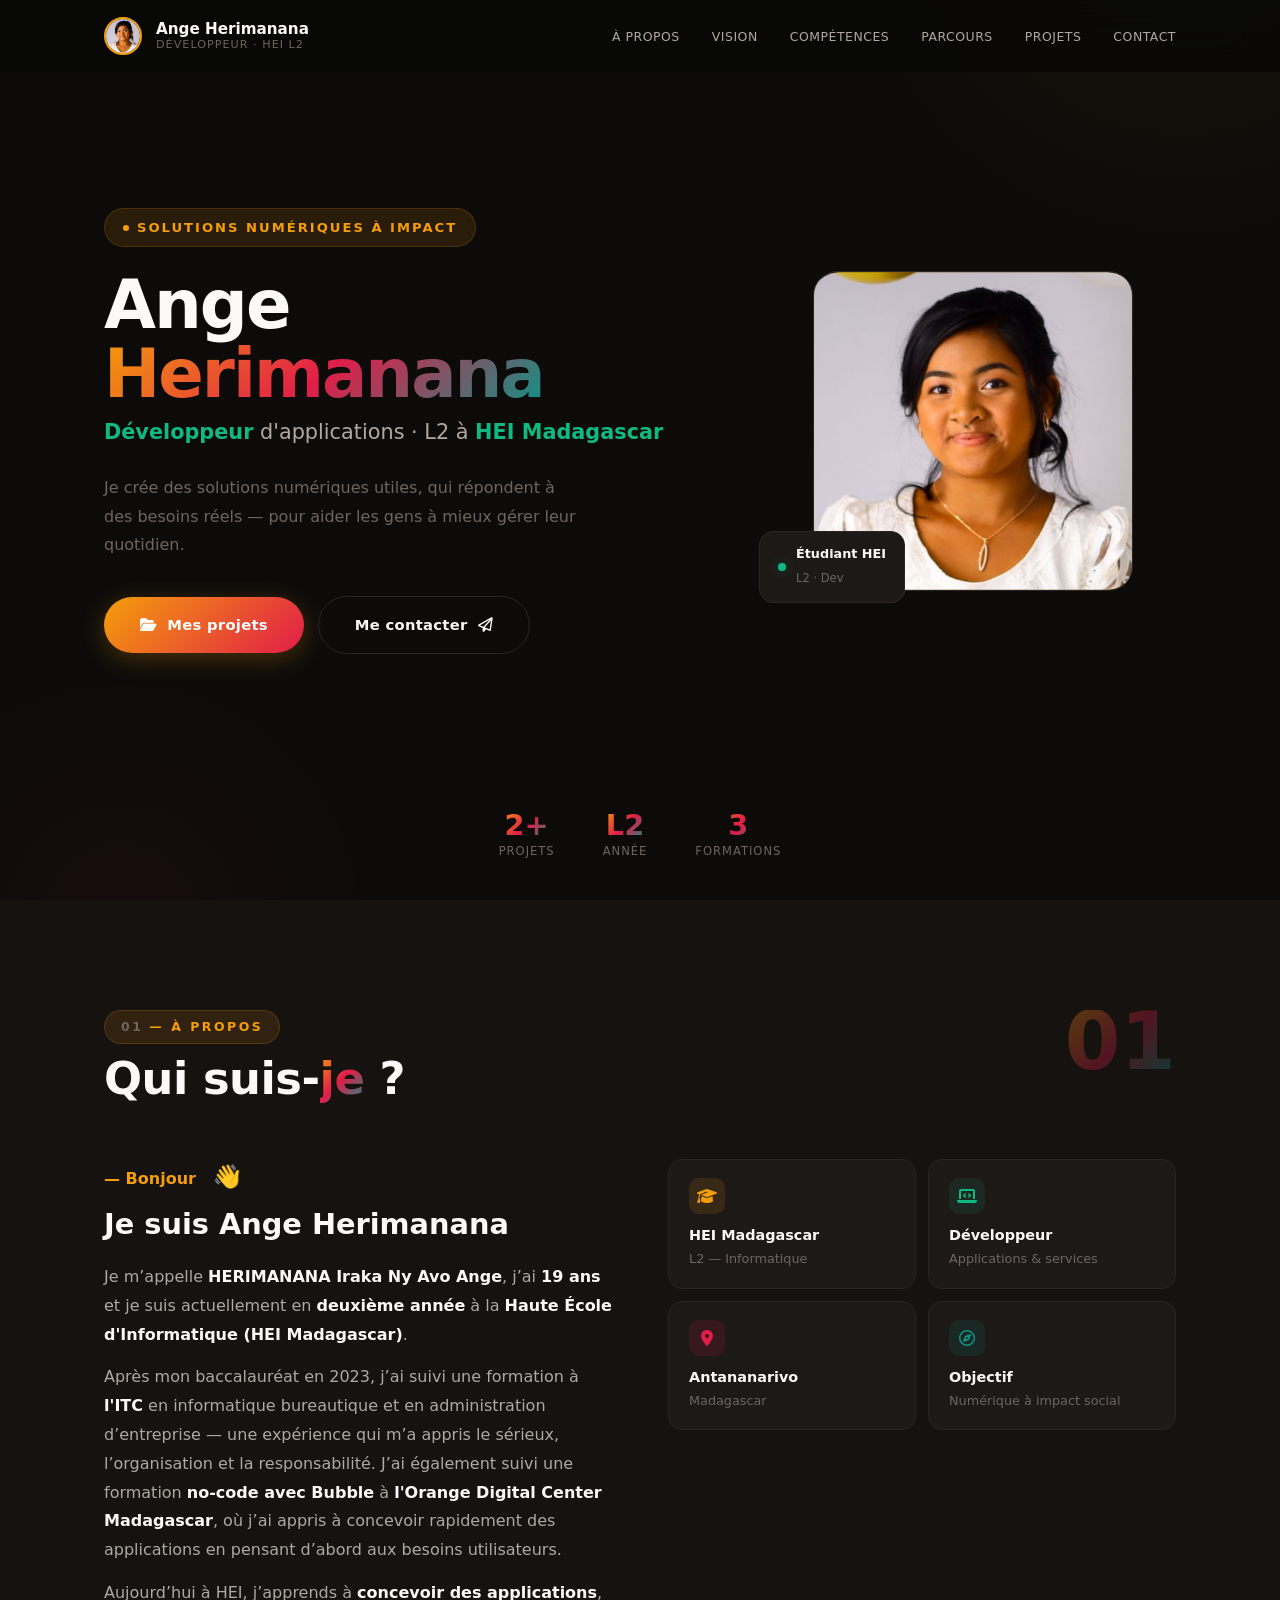
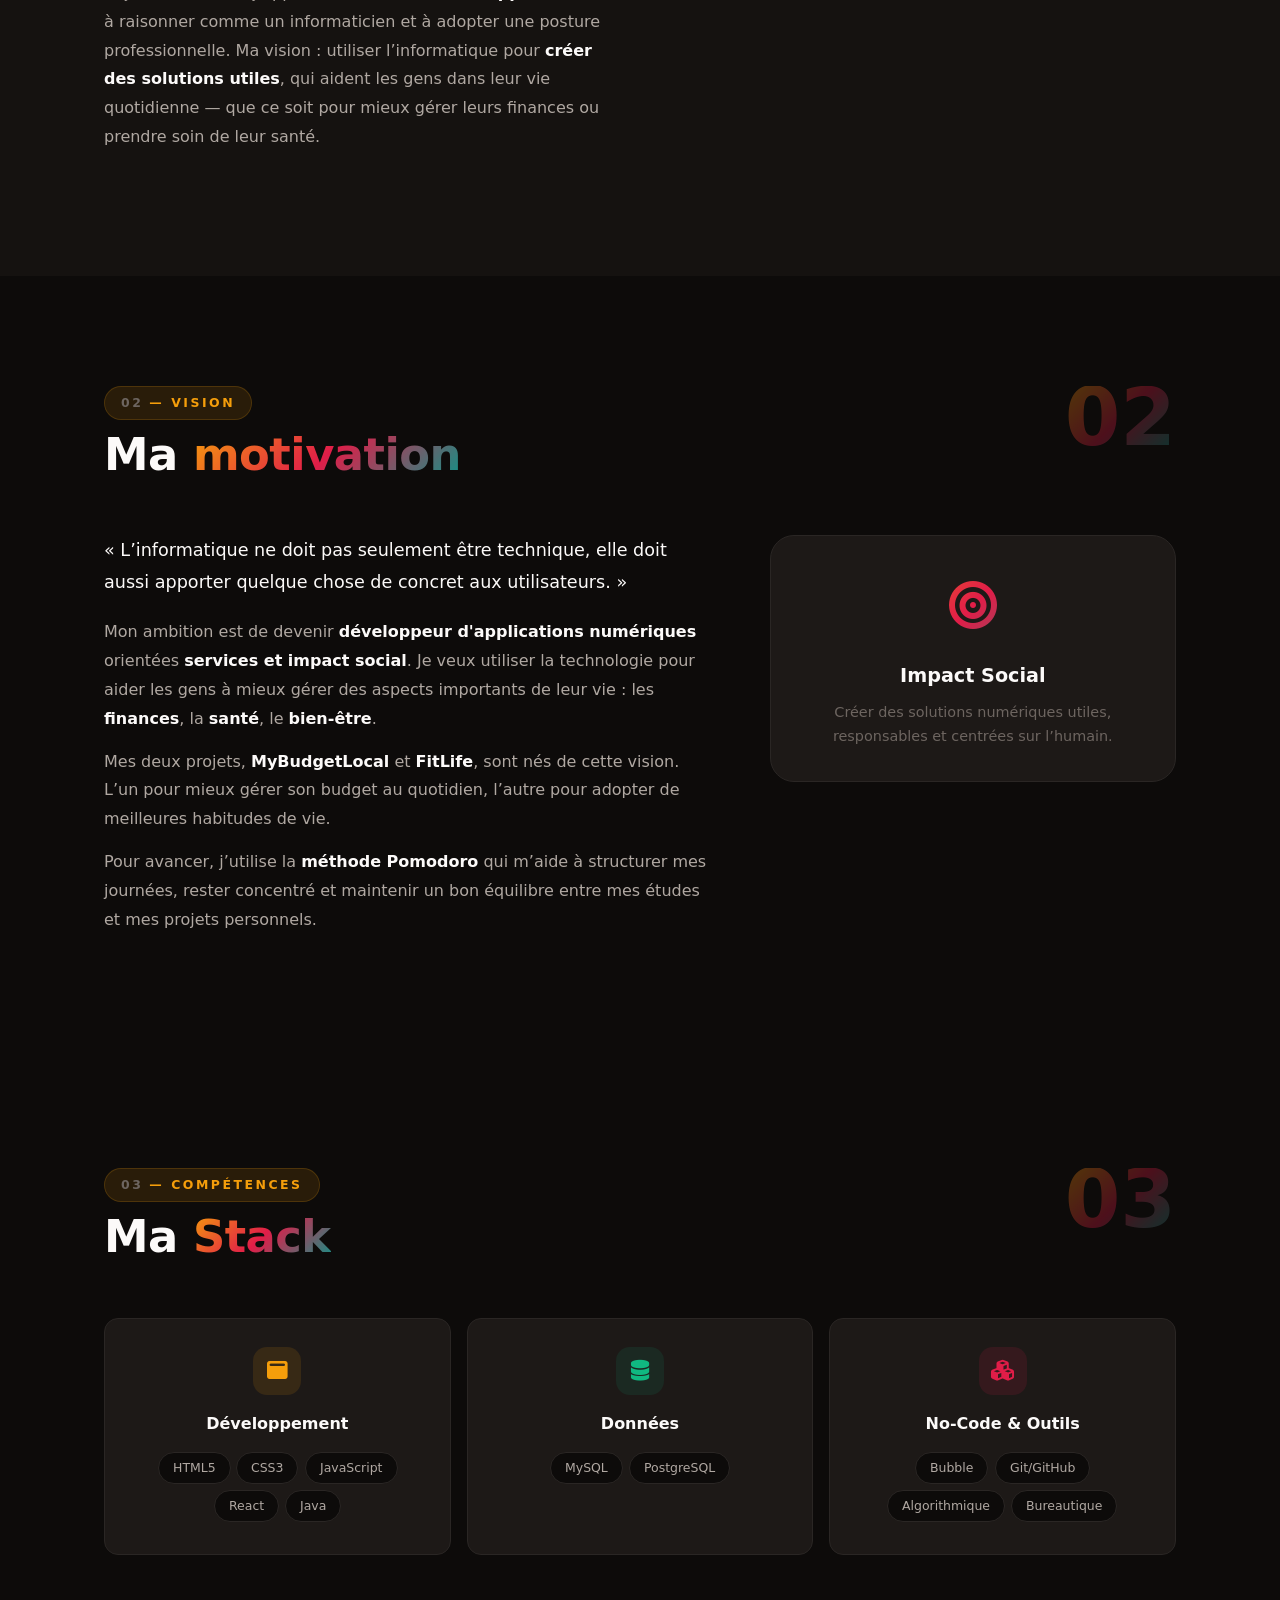
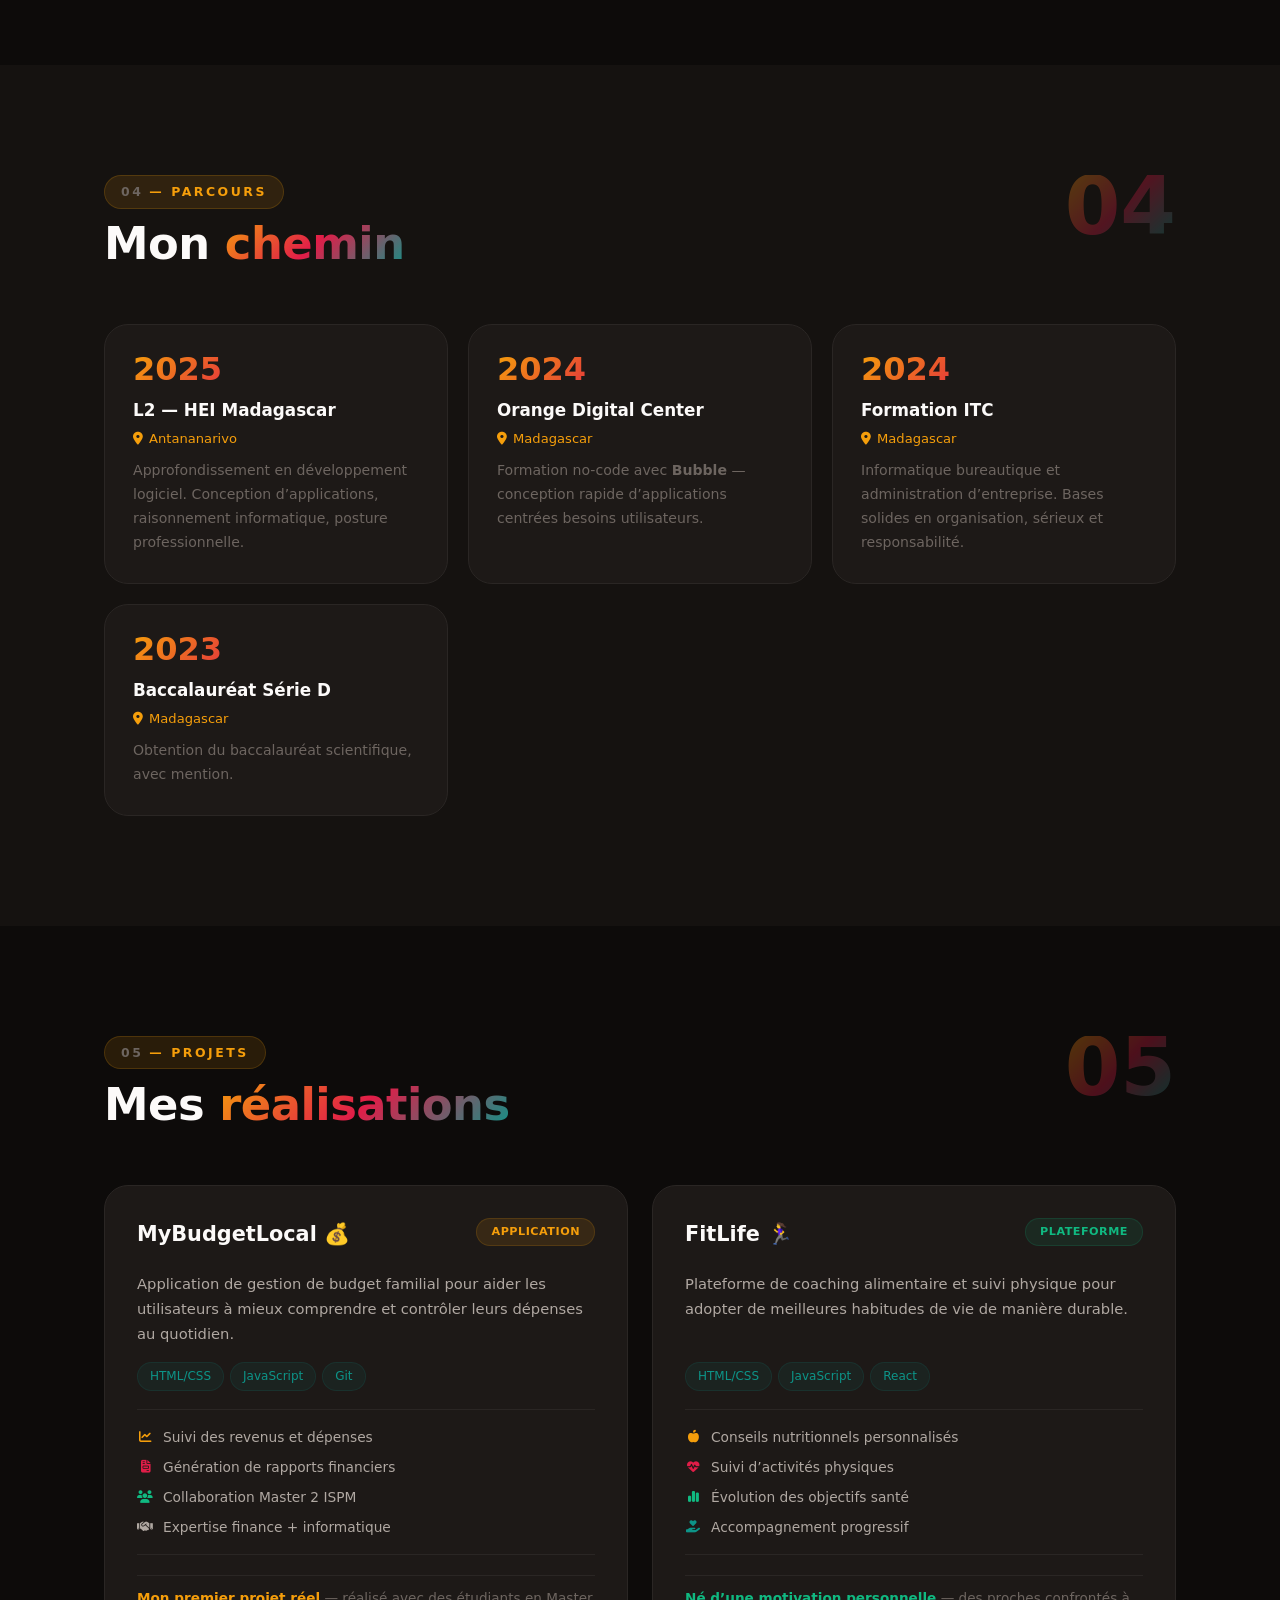
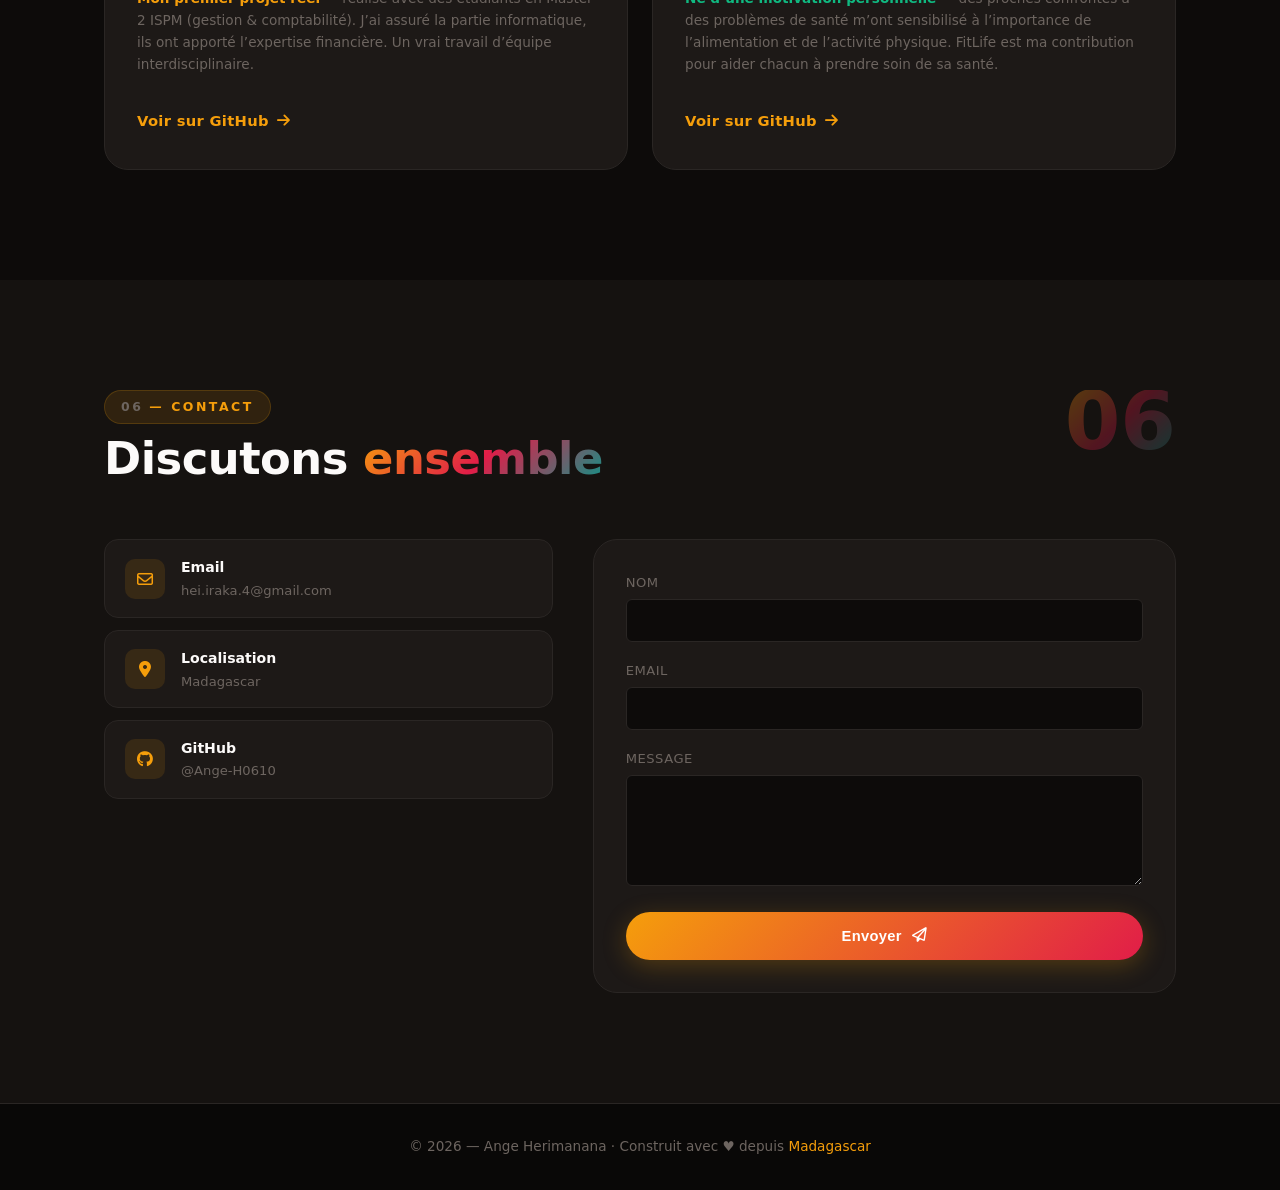
==== commit 73bdd5d8: "Contenu aligné sur le vrai profil - ITC, Orange, Bac 2023, vision impact social" ====
--- a/index.html
+++ b/index.html
@@ -3,7 +3,7 @@
 <head>
     <meta charset="UTF-8">
     <meta name="viewport" content="width=device-width, initial-scale=1.0">
-    <meta name="description" content="Portfolio d'Ange Herimanana - Étudiant L2 HEI, Futur Data Analyst">
+    <meta name="description" content="Portfolio d'Ange Herimanana - L2 HEI, Développeur d'applications numériques à impact social">
     <meta name="theme-color" content="#0d0b0a">
     <title>Ange Herimanana &mdash; Portfolio</title>
     <link rel="stylesheet" href="./css/style.css">
@@ -14,10 +14,10 @@
     <header class="navbar" id="navbar">
         <nav class="navbar-container">
             <a href="#hero" class="navbar-brand">
-                <img src="./photo/photo.png" alt="Ange Herimanana" class="navbar-avatar" id="navbarAvatar">
+                <img src="./photo/photo.png" alt="Ange Herimanana" class="navbar-avatar">
                 <div class="navbar-brand-text">
                     <span class="navbar-brand-name">Ange Herimanana</span>
-                    <span class="navbar-brand-title">Data Analyst &bull; HEI L2</span>
+                    <span class="navbar-brand-title">Développeur &middot; HEI L2</span>
                 </div>
             </a>
             <button class="menu-toggle" id="menuToggle" aria-label="Menu" aria-expanded="false">
@@ -25,6 +25,7 @@
             </button>
             <ul class="nav-menu" id="navMenu">
                 <li><a href="#about" class="nav-link">&Agrave; propos</a></li>
+                <li><a href="#vision" class="nav-link">Vision</a></li>
                 <li><a href="#skills" class="nav-link">Comp&eacute;tences</a></li>
                 <li><a href="#parcours" class="nav-link">Parcours</a></li>
                 <li><a href="#projects" class="nav-link">Projets</a></li>
@@ -39,17 +40,17 @@
             <div class="hero-left">
                 <div class="hero-tag">
                     <span class="dot"></span>
-                    Disponible pour des projets
+                    Solutions num&eacute;riques &agrave; impact
                 </div>
                 <h1 class="hero-name">
                     Ange <span class="hl">Herimanana</span>
                 </h1>
                 <p class="hero-sub">
-                    <strong>Data Analyst</strong> en devenir &middot; L2 &agrave; <strong>HEI</strong>
+                    <strong>Développeur</strong> d'applications &middot; L2 &agrave; <strong>HEI Madagascar</strong>
                 </p>
                 <p class="hero-desc">
-                    Passionn&eacute; par les donn&eacute;es et la r&eacute;solution de probl&egrave;mes,
-                    je transforme des id&eacute;es en solutions concregrave;tes.
+                    Je crée des solutions numériques utiles, qui répondent à des besoins réels
+                    &mdash; pour aider les gens à mieux gérer leur quotidien.
                 </p>
                 <div class="hero-actions">
                     <a href="#projects" class="btn btn-primary">
@@ -68,7 +69,7 @@
                     <span class="hero-status-dot"></span>
                     <div>
                         <p>&Eacute;tudiant HEI</p>
-                        <span>L2 &middot; Data</span>
+                        <span>L2 &middot; Dev</span>
                     </div>
                 </div>
             </div>
@@ -83,8 +84,8 @@
                 <div class="lbl">Ann&eacute;e</div>
             </div>
             <div class="hero-meta-item">
-                <div class="num">9</div>
-                <div class="lbl">Technos</div>
+                <div class="num">3</div>
+                <div class="lbl">Formations</div>
             </div>
         </div>
     </section>
@@ -102,23 +103,27 @@
             </div>
             <div class="about-grid">
                 <div class="about-text-content">
-                    <span class="greet">&mdash; Salut &nbsp; <span style="font-size:1.4rem;">&#x1F44B;</span></span>
-                    <h3>&Eacute;tudiant en <span class="hl">L2</span> &agrave; la Haute &Eacute;cole d&rsquo;Informatique</h3>
-                    <p>
-                        Je m&rsquo;appelle <strong>Ange Herimanana</strong>, j&rsquo;ai <strong>19 ans</strong> et
-                        je suis actuellement en deuxi&egrave;me ann&eacute;e &agrave; <strong>HEI Madagascar</strong>.
-                        Mon ambition&nbsp;: devenir <strong>Data Analyst</strong> et aider les organisations &agrave;
-                        prendre de meilleures d&eacute;cisions gr&acirc;ce aux donn&eacute;es.
-                    </p>
-                    <p>
-                        Ce qui me passionne, c&rsquo;est de trouver des <strong>histoires cach&eacute;es dans les chiffres</strong>.
-                        Chaque dataset raconte quelque chose &mdash; j&rsquo;apprends chaque jour &agrave; mieux
-                        le comprendre.
-                    </p>
-                    <p>
-                        En parall&egrave;le, je construis des projets concrets comme
-                        <strong>MyBudgetLocal</strong> et <strong>FitLife</strong>,
-                        qui m&eacute;langent web et analyse de donn&eacute;es.
+                    <span class="greet">&mdash; Bonjour &nbsp; <span style="font-size:1.4rem;">&#x1F44B;</span></span>
+                    <h3>Je suis <span class="hl">Ange Herimanana</span></h3>
+                    <p>
+                        Je m&rsquo;appelle <strong>HERIMANANA Iraka Ny Avo Ange</strong>, j&rsquo;ai <strong>19 ans</strong>
+                        et je suis actuellement en <strong>deuxième année</strong> à la
+                        <strong>Haute École d'Informatique (HEI Madagascar)</strong>.
+                    </p>
+                    <p>
+                        Après mon baccalauréat en 2023, j&rsquo;ai suivi une formation à <strong>l'ITC</strong>
+                        en informatique bureautique et en administration d&rsquo;entreprise &mdash; une expérience
+                        qui m&rsquo;a appris le sérieux, l&rsquo;organisation et la responsabilité.
+                        J&rsquo;ai également suivi une formation <strong>no-code avec Bubble</strong>
+                        à <strong>l'Orange Digital Center Madagascar</strong>, où j&rsquo;ai appris à
+                        concevoir rapidement des applications en pensant d&rsquo;abord aux besoins utilisateurs.
+                    </p>
+                    <p>
+                        Aujourd&rsquo;hui à HEI, j&rsquo;apprends à <strong>concevoir des applications</strong>,
+                        à raisonner comme un informaticien et à adopter une posture professionnelle.
+                        Ma vision&nbsp;: utiliser l&rsquo;informatique pour <strong>créer des solutions utiles</strong>,
+                        qui aident les gens dans leur vie quotidienne &mdash; que ce soit pour mieux gérer
+                        leurs finances ou prendre soin de leur santé.
                     </p>
                 </div>
                 <div>
@@ -129,9 +134,9 @@
                             <p>L2 &mdash; Informatique</p>
                         </div>
                         <div class="about-mini-card">
-                            <div class="icon emerald"><i class="fa-solid fa-chart-line"></i></div>
-                            <h4>Data Analyst</h4>
-                            <p>Sp&eacute;cialisation</p>
+                            <div class="icon emerald"><i class="fa-solid fa-laptop-code"></i></div>
+                            <h4>Développeur</h4>
+                            <p>Applications &amp; services</p>
                         </div>
                         <div class="about-mini-card">
                             <div class="icon rose"><i class="fa-solid fa-location-dot"></i></div>
@@ -141,8 +146,57 @@
                         <div class="about-mini-card">
                             <div class="icon teal"><i class="fa-regular fa-compass"></i></div>
                             <h4>Objectif</h4>
-                            <p>Data Analyst accompli</p>
-                        </div>
+                            <p>Numérique à impact social</p>
+                        </div>
+                    </div>
+                </div>
+            </div>
+        </div>
+    </section>
+
+    <section id="vision" class="parcours" style="background:var(--bg-primary);">
+        <div class="container">
+            <div class="section-header">
+                <div class="section-header-left">
+                    <div class="tag tag-amber"><em>02</em> &mdash; Vision</div>
+                    <h2 class="section-title">Ma <span class="hl">motivation</span></h2>
+                </div>
+                <div class="section-header-right">
+                    <div class="section-number">02</div>
+                </div>
+            </div>
+            <div class="about-grid" style="grid-template-columns:1.2fr 0.8fr;">
+                <div class="about-text-content">
+                    <p style="font-size:1.1rem; color:var(--text-primary); font-weight:500; margin-bottom:20px;">
+                        &laquo;&nbsp;L&rsquo;informatique ne doit pas seulement être technique,
+                        elle doit aussi apporter quelque chose de concret aux utilisateurs.&nbsp;&raquo;
+                    </p>
+                    <p>
+                        Mon ambition est de devenir <strong>développeur d'applications numériques</strong>
+                        orientées <strong>services et impact social</strong>. Je veux utiliser la technologie
+                        pour aider les gens à mieux gérer des aspects importants de leur vie&nbsp;:
+                        les <strong>finances</strong>, la <strong>santé</strong>, le <strong>bien-être</strong>.
+                    </p>
+                    <p>
+                        Mes deux projets, <strong>MyBudgetLocal</strong> et <strong>FitLife</strong>,
+                        sont nés de cette vision. L&rsquo;un pour mieux gérer son budget au quotidien,
+                        l&rsquo;autre pour adopter de meilleures habitudes de vie.
+                    </p>
+                    <p>
+                        Pour avancer, j&rsquo;utilise la <strong>méthode Pomodoro</strong> qui m&rsquo;aide
+                        à structurer mes journées, rester concentré et maintenir un bon équilibre
+                        entre mes études et mes projets personnels.
+                    </p>
+                </div>
+                <div>
+                    <div style="background:var(--bg-card); border:1px solid var(--border-color); border-radius:var(--radius-lg); padding:32px; text-align:center;">
+                        <div style="font-size:3rem; margin-bottom:16px; background:var(--gradient-text); -webkit-background-clip:text; -webkit-text-fill-color:transparent; background-clip:text;">
+                            <i class="fa-solid fa-bullseye"></i>
+                        </div>
+                        <h3 style="font-size:1.2rem; font-weight:700; margin-bottom:8px;">Impact Social</h3>
+                        <p style="font-size:0.9rem; color:var(--text-muted); line-height:1.7;">
+                            Créer des solutions numériques utiles, responsables et centrées sur l&rsquo;humain.
+                        </p>
                     </div>
                 </div>
             </div>
@@ -153,40 +207,41 @@
         <div class="container">
             <div class="section-header">
                 <div class="section-header-left">
-                    <div class="tag tag-amber"><em>02</em> &mdash; Comp&eacute;tences</div>
+                    <div class="tag tag-amber"><em>03</em> &mdash; Comp&eacute;tences</div>
                     <h2 class="section-title">Ma <span class="hl">Stack</span></h2>
                 </div>
                 <div class="section-header-right">
-                    <div class="section-number">02</div>
+                    <div class="section-number">03</div>
                 </div>
             </div>
             <div class="skills-grid">
                 <div class="skill-card">
                     <div class="skill-card-icon dev"><i class="fa-solid fa-window-maximize"></i></div>
-                    <h3>Frontend</h3>
+                    <h3>Développement</h3>
                     <div class="skill-tags">
                         <span class="skill-tag">HTML5</span>
                         <span class="skill-tag">CSS3</span>
                         <span class="skill-tag">JavaScript</span>
                         <span class="skill-tag">React</span>
+                        <span class="skill-tag">Java</span>
                     </div>
                 </div>
                 <div class="skill-card">
                     <div class="skill-card-icon data"><i class="fa-solid fa-database"></i></div>
-                    <h3>Backend &amp; Data</h3>
+                    <h3>Données</h3>
                     <div class="skill-tags">
                         <span class="skill-tag">MySQL</span>
                         <span class="skill-tag">PostgreSQL</span>
-                        <span class="skill-tag">Java</span>
                     </div>
                 </div>
                 <div class="skill-card">
-                    <div class="skill-card-icon core"><i class="fa-solid fa-brain"></i></div>
-                    <h3>Fondamentaux</h3>
+                    <div class="skill-card-icon core"><i class="fa-solid fa-cubes"></i></div>
+                    <h3>No-Code &amp; Outils</h3>
                     <div class="skill-tags">
+                        <span class="skill-tag">Bubble</span>
+                        <span class="skill-tag">Git/GitHub</span>
                         <span class="skill-tag">Algorithmique</span>
-                        <span class="skill-tag">Git/GitHub</span>
-                        <span class="skill-tag">Analyse de donn&eacute;es</span>
+                        <span class="skill-tag">Bureautique</span>
                     </div>
                 </div>
             </div>
@@ -197,31 +252,48 @@
         <div class="container">
             <div class="section-header">
                 <div class="section-header-left">
-                    <div class="tag tag-amber"><em>03</em> &mdash; Parcours</div>
+                    <div class="tag tag-amber"><em>04</em> &mdash; Parcours</div>
                     <h2 class="section-title">Mon <span class="hl">chemin</span></h2>
                 </div>
                 <div class="section-header-right">
-                    <div class="section-number">03</div>
+                    <div class="section-number">04</div>
                 </div>
             </div>
             <div class="timeline">
                 <div class="timeline-card">
                     <div class="year">2025</div>
-                    <h4>L2 &agrave; HEI</h4>
-                    <div class="loc"><i class="fa-solid fa-location-dot"></i> Madagascar</div>
-                    <p>Sp&eacute;cialisation en d&eacute;veloppement logiciel et analyse de donn&eacute;es. Projets concrets et travail en &eacute;quipe.</p>
+                    <h4>L2 &mdash; HEI Madagascar</h4>
+                    <div class="loc"><i class="fa-solid fa-location-dot"></i> Antananarivo</div>
+                    <p>
+                        Approfondissement en développement logiciel. Conception d&rsquo;applications,
+                        raisonnement informatique, posture professionnelle.
+                    </p>
                 </div>
                 <div class="timeline-card">
                     <div class="year">2024</div>
-                    <h4>L1 &agrave; HEI</h4>
+                    <h4>Orange Digital Center</h4>
                     <div class="loc"><i class="fa-solid fa-location-dot"></i> Madagascar</div>
-                    <p>Premi&egrave;re ann&eacute;e d&rsquo;&eacute;tudes sup&eacute;rieures. Bases en algorithmique, programmation et syst&egrave;mes d&rsquo;information.</p>
+                    <p>
+                        Formation no-code avec <strong>Bubble</strong> &mdash; conception rapide
+                        d&rsquo;applications centrées besoins utilisateurs.
+                    </p>
                 </div>
                 <div class="timeline-card">
                     <div class="year">2024</div>
-                    <h4>Baccalaur&eacute;at</h4>
+                    <h4>Formation ITC</h4>
                     <div class="loc"><i class="fa-solid fa-location-dot"></i> Madagascar</div>
-                    <p>Obtention du Baccalaur&eacute;at, s&eacute;rie D (Scientifique).</p>
+                    <p>
+                        Informatique bureautique et administration d&rsquo;entreprise.
+                        Bases solides en organisation, sérieux et responsabilité.
+                    </p>
+                </div>
+                <div class="timeline-card">
+                    <div class="year">2023</div>
+                    <h4>Baccalauréat Série D</h4>
+                    <div class="loc"><i class="fa-solid fa-location-dot"></i> Madagascar</div>
+                    <p>
+                        Obtention du baccalauréat scientifique, avec mention.
+                    </p>
                 </div>
             </div>
         </div>
@@ -231,11 +303,11 @@
         <div class="container">
             <div class="section-header">
                 <div class="section-header-left">
-                    <div class="tag tag-amber"><em>04</em> &mdash; Projets</div>
-                    <h2 class="section-title">Mes <span class="hl">r&eacute;alisations</span></h2>
-                </div>
-                <div class="section-header-right">
-                    <div class="section-number">04</div>
+                    <div class="tag tag-amber"><em>05</em> &mdash; Projets</div>
+                    <h2 class="section-title">Mes <span class="hl">réalisations</span></h2>
+                </div>
+                <div class="section-header-right">
+                    <div class="section-number">05</div>
                 </div>
             </div>
             <div class="projects-list">
@@ -244,18 +316,27 @@
                         <h3>MyBudgetLocal <span>&#x1F4B0;</span></h3>
                         <span class="badge badge-amber">Application</span>
                     </div>
-                    <p class="project-desc">Gestion de budget pour le suivi des revenus et d&eacute;penses. Projet collaboratif avec des &eacute;tudiants en Master 2 ISPM.</p>
+                    <p class="project-desc">
+                        Application de gestion de budget familial pour aider les utilisateurs
+                        à mieux comprendre et contrôler leurs dépenses au quotidien.
+                    </p>
                     <div class="project-tech-strip">
                         <span>HTML/CSS</span>
                         <span>JavaScript</span>
                         <span>Git</span>
                     </div>
                     <ul class="project-features">
-                        <li><i class="fa-solid fa-chart-line"></i> Suivi des revenus et d&eacute;penses</li>
-                        <li><i class="fa-solid fa-file-invoice"></i> G&eacute;n&eacute;ration de rapports</li>
+                        <li><i class="fa-solid fa-chart-line"></i> Suivi des revenus et dépenses</li>
+                        <li><i class="fa-solid fa-file-invoice"></i> Génération de rapports financiers</li>
                         <li><i class="fa-solid fa-users"></i> Collaboration Master 2 ISPM</li>
-                        <li><i class="fa-solid fa-mobile-screen"></i> Interface intuitive</li>
+                        <li><i class="fa-solid fa-handshake"></i> Expertise finance + informatique</li>
                     </ul>
+                    <p style="font-size:0.85rem; color:var(--text-muted); margin-bottom:14px; line-height:1.6; padding:12px 0; border-top:1px solid var(--border-color);">
+                        <strong style="color:var(--amber);">Mon premier projet réel</strong> &mdash; réalisé avec des étudiants
+                        en Master 2 ISPM (gestion &amp; comptabilité). J&rsquo;ai assuré la partie
+                        informatique, ils ont apporté l&rsquo;expertise financière. Un vrai travail
+                        d&rsquo;équipe interdisciplinaire.
+                    </p>
                     <a href="https://github.com/Ange-H0610/ISPM.git" target="_blank" class="btn btn-link">
                         Voir sur GitHub <i class="fa-solid fa-arrow-right"></i>
                     </a>
@@ -265,18 +346,27 @@
                         <h3>FitLife <span>&#x1F3C3;&#x200D;&#x2640;&#xFE0F;</span></h3>
                         <span class="badge badge-emerald">Plateforme</span>
                     </div>
-                    <p class="project-desc">Plateforme de coaching alimentaire et suivi physique. Inspir&eacute;e par une sensibilisation aux maladies chroniques.</p>
+                    <p class="project-desc">
+                        Plateforme de coaching alimentaire et suivi physique pour adopter
+                        de meilleures habitudes de vie de manière durable.
+                    </p>
                     <div class="project-tech-strip">
                         <span>HTML/CSS</span>
                         <span>JavaScript</span>
                         <span>React</span>
                     </div>
                     <ul class="project-features">
-                        <li><i class="fa-solid fa-apple-alt"></i> Conseils nutritionnels</li>
-                        <li><i class="fa-solid fa-heartbeat"></i> Suivi d&rsquo;activit&eacute;s</li>
-                        <li><i class="fa-solid fa-chart-simple"></i> &Eacute;volution des objectifs</li>
-                        <li><i class="fa-solid fa-hand-holding-heart"></i> Sensibilisation sant&eacute;</li>
+                        <li><i class="fa-solid fa-apple-alt"></i> Conseils nutritionnels personnalisés</li>
+                        <li><i class="fa-solid fa-heartbeat"></i> Suivi d&rsquo;activités physiques</li>
+                        <li><i class="fa-solid fa-chart-simple"></i> Évolution des objectifs santé</li>
+                        <li><i class="fa-solid fa-hand-holding-heart"></i> Accompagnement progressif</li>
                     </ul>
+                    <p style="font-size:0.85rem; color:var(--text-muted); margin-bottom:14px; line-height:1.6; padding:12px 0; border-top:1px solid var(--border-color);">
+                        <strong style="color:var(--emerald);">Né d&rsquo;une motivation personnelle</strong> &mdash;
+                        des proches confrontés à des problèmes de santé m&rsquo;ont sensibilisé
+                        à l&rsquo;importance de l&rsquo;alimentation et de l&rsquo;activité physique.
+                        FitLife est ma contribution pour aider chacun à prendre soin de sa santé.
+                    </p>
                     <a href="https://github.com/Ange-H0610/FitLife.git" target="_blank" class="btn btn-link">
                         Voir sur GitHub <i class="fa-solid fa-arrow-right"></i>
                     </a>
@@ -289,11 +379,11 @@
         <div class="container">
             <div class="section-header">
                 <div class="section-header-left">
-                    <div class="tag tag-amber"><em>05</em> &mdash; Contact</div>
+                    <div class="tag tag-amber"><em>06</em> &mdash; Contact</div>
                     <h2 class="section-title">Discutons <span class="hl">ensemble</span></h2>
                 </div>
                 <div class="section-header-right">
-                    <div class="section-number">05</div>
+                    <div class="section-number">06</div>
                 </div>
             </div>
             <div class="contact-grid">
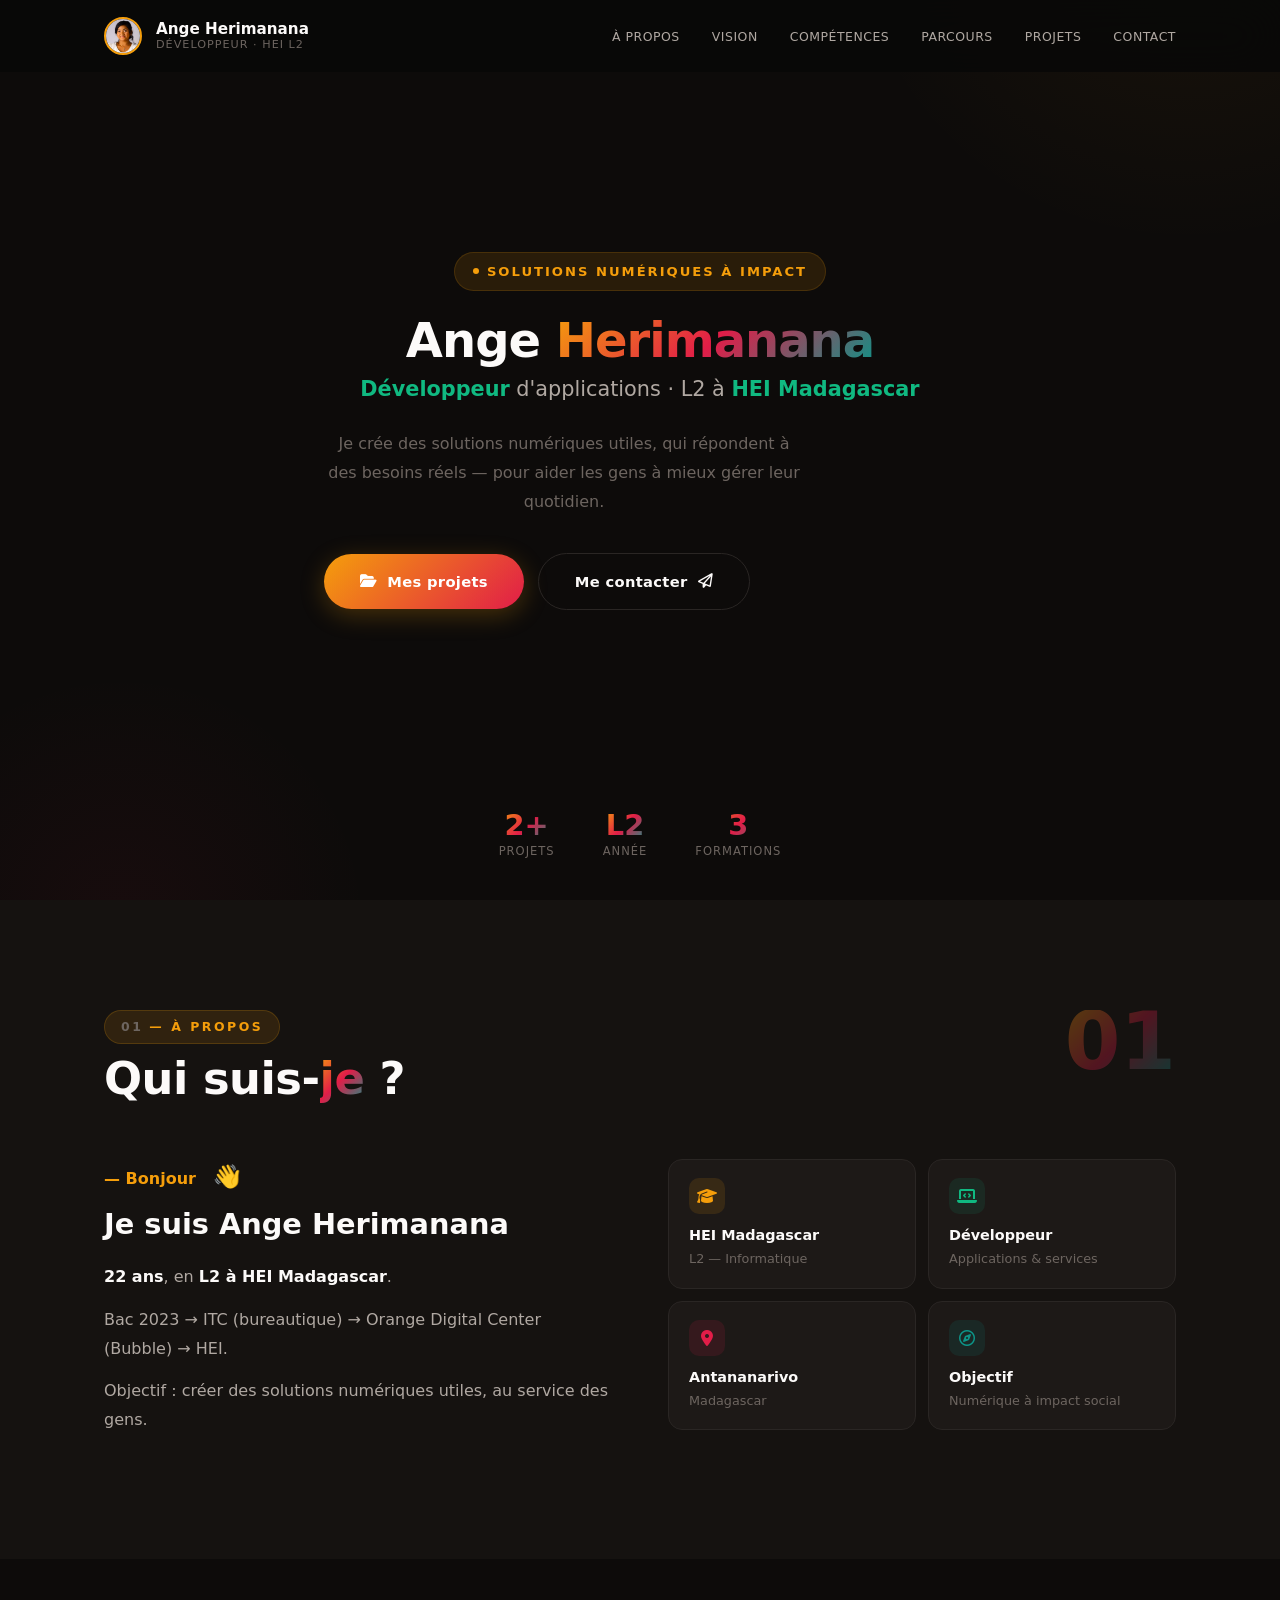
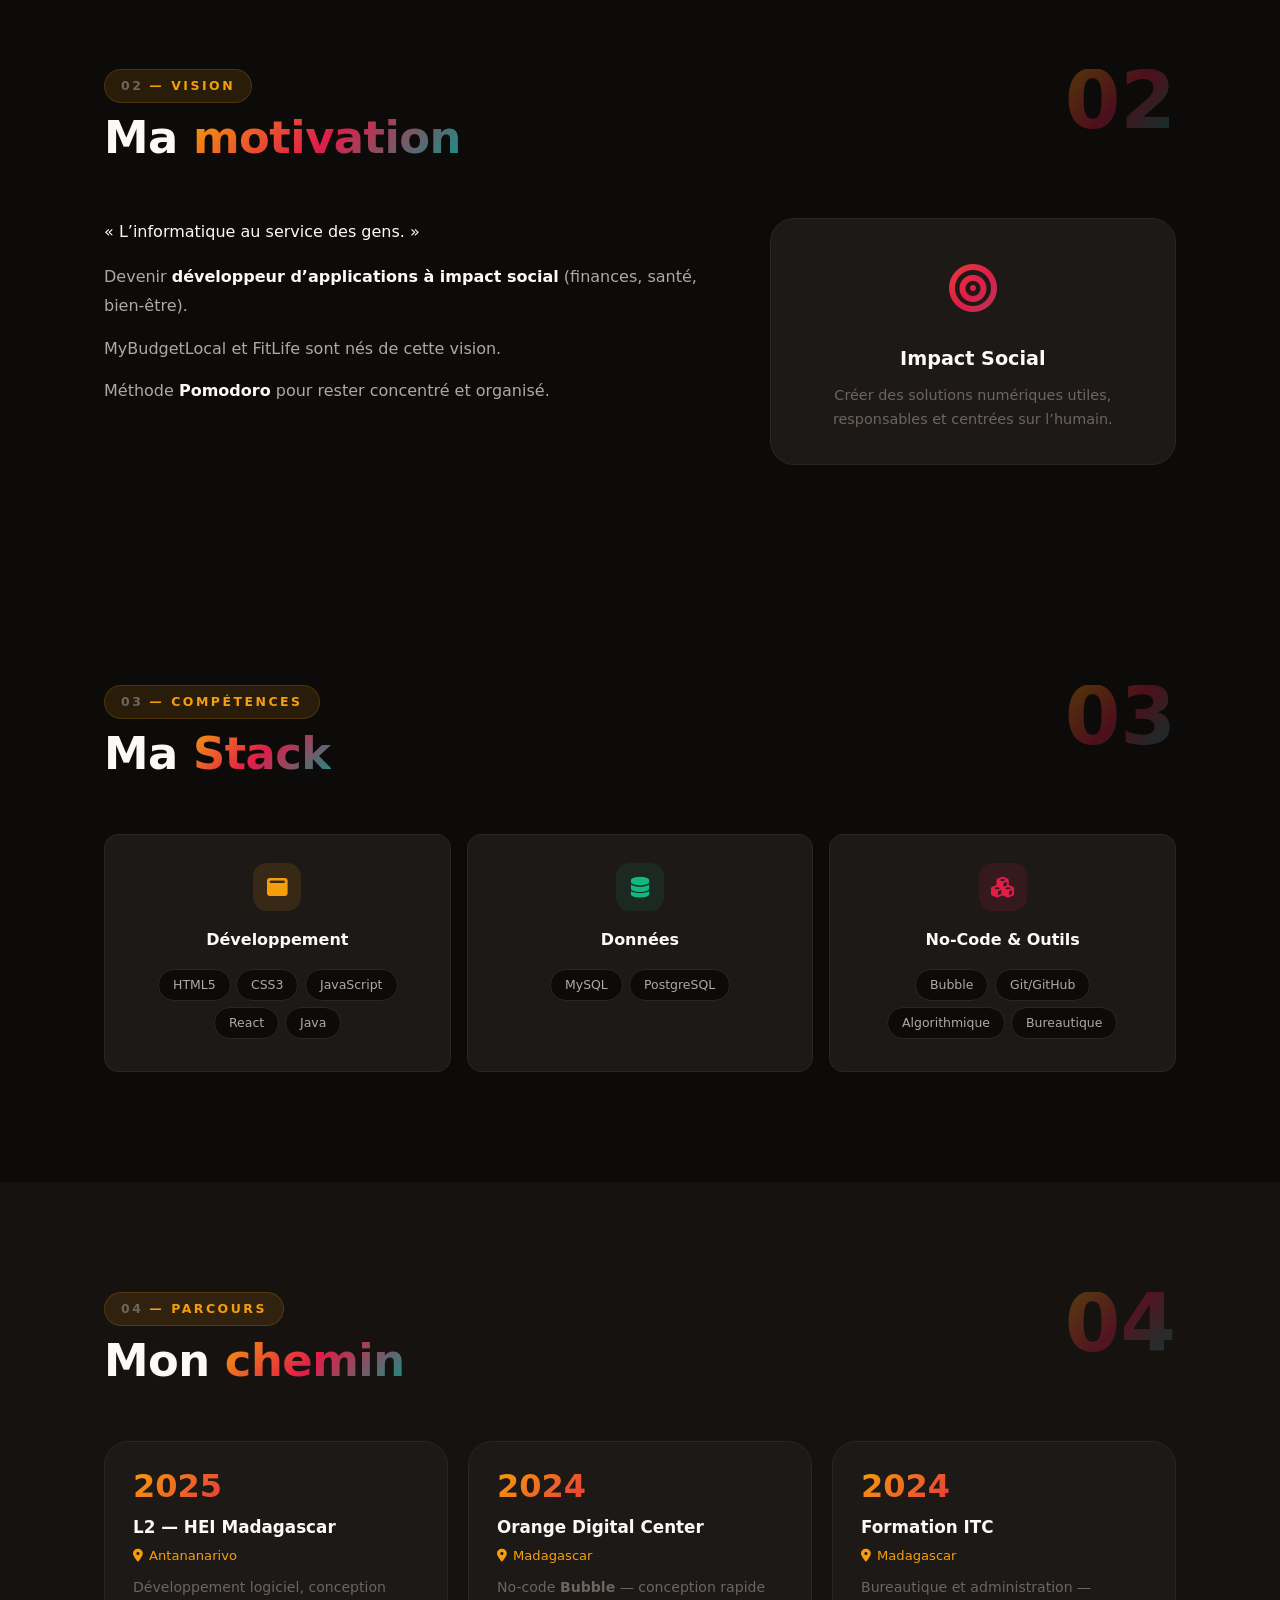
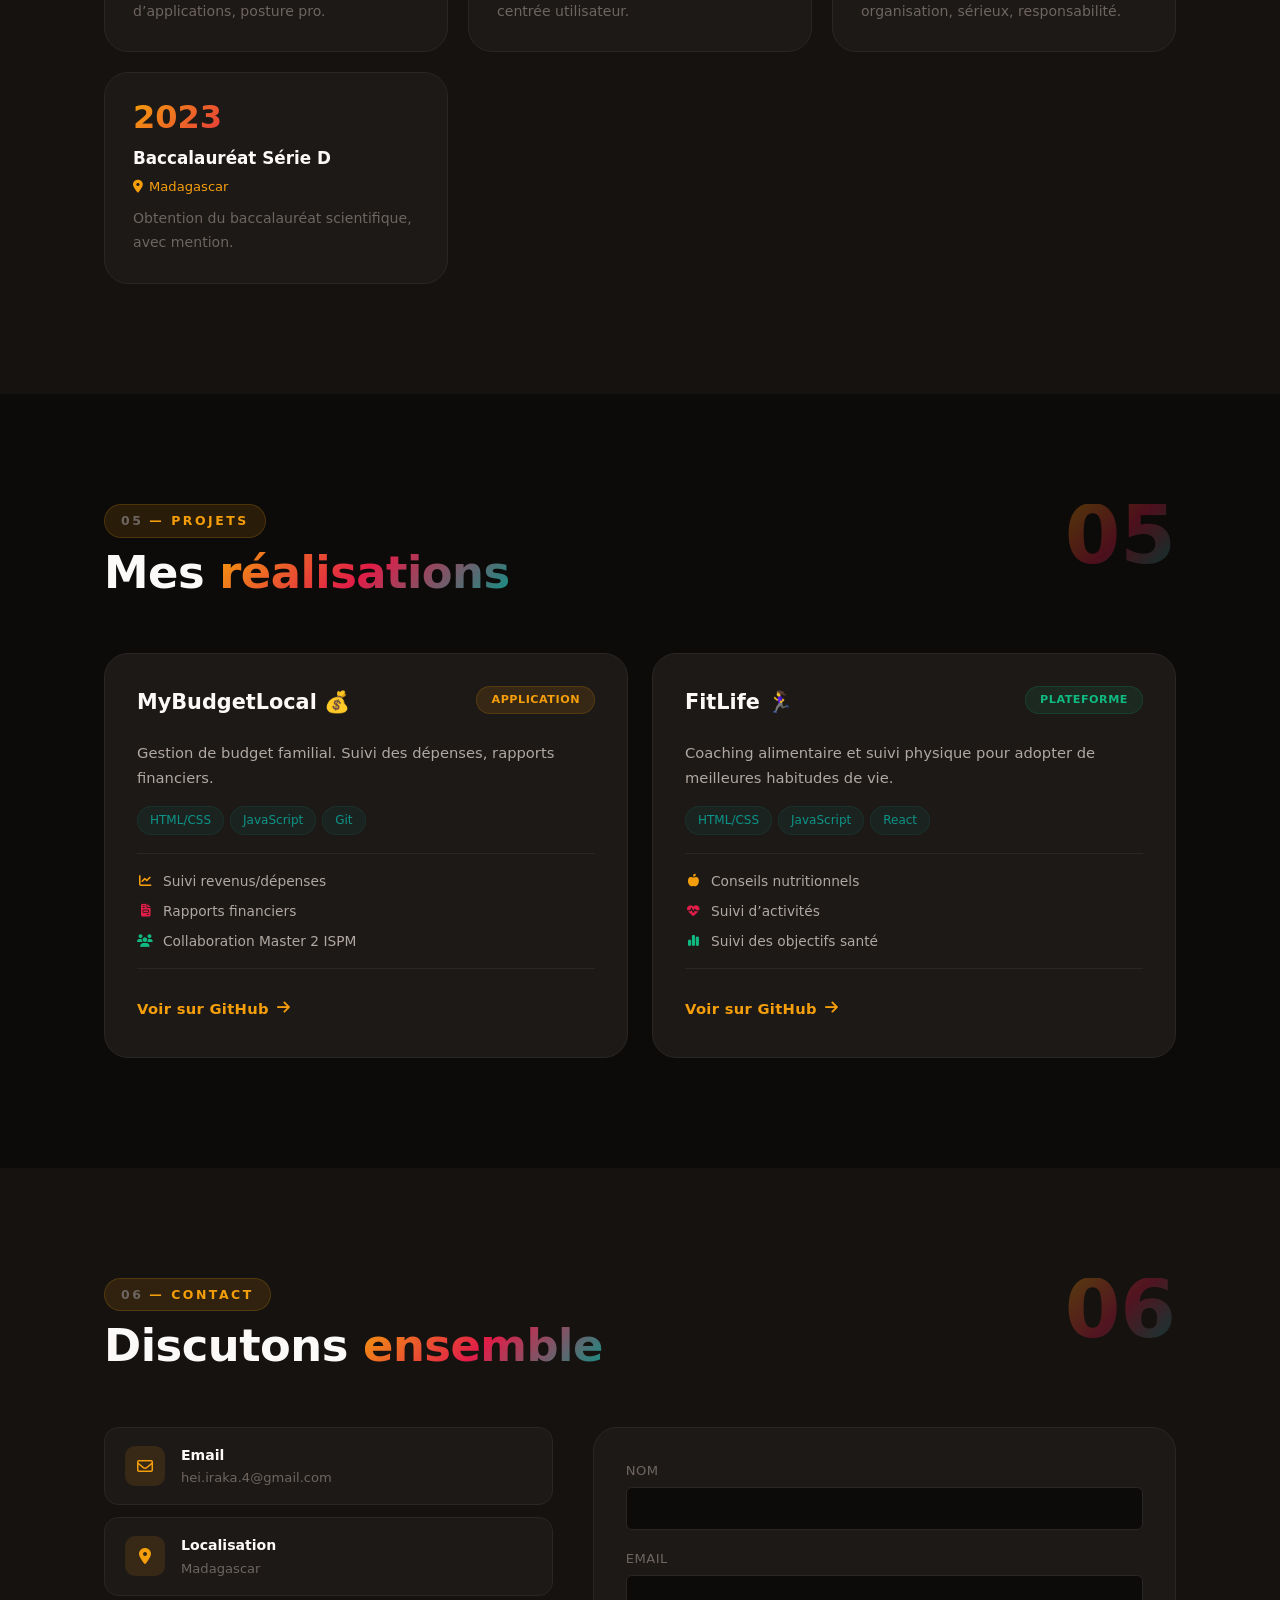
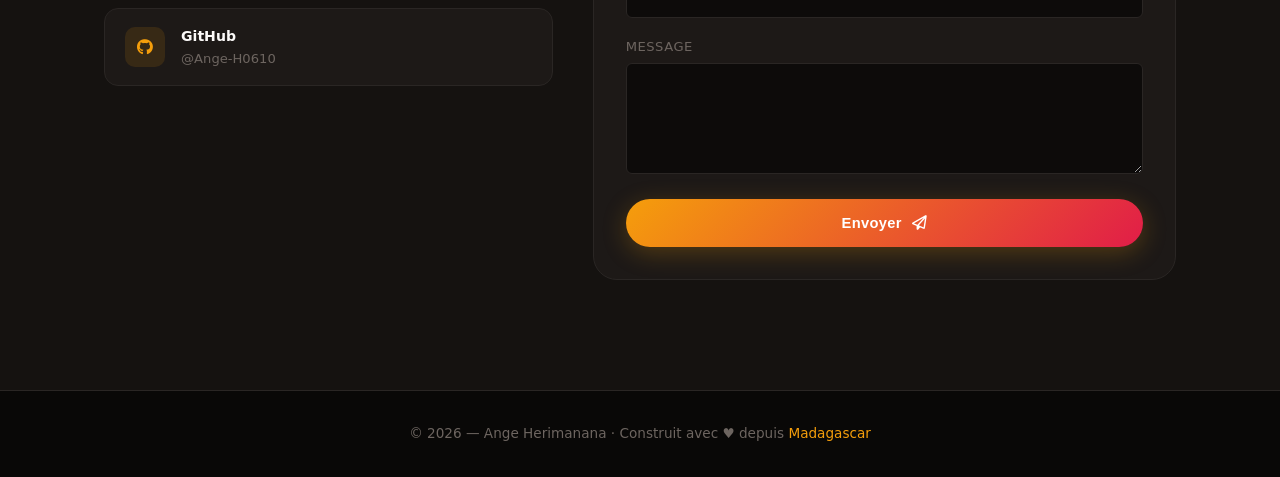
==== commit 02367542: "Retiré photo hero, texte condensé, âge 22, nom réduit" ====
--- a/index.html
+++ b/index.html
@@ -5,7 +5,7 @@
     <meta name="viewport" content="width=device-width, initial-scale=1.0">
     <meta name="description" content="Portfolio d'Ange Herimanana - L2 HEI, Développeur d'applications numériques à impact social">
     <meta name="theme-color" content="#0d0b0a">
-    <title>Ange Herimanana &mdash; Portfolio</title>
+    <title>Ange Herimanana — Portfolio</title>
     <link rel="stylesheet" href="./css/style.css">
     <link rel="stylesheet" href="https://cdnjs.cloudflare.com/ajax/libs/font-awesome/6.7.2/css/all.min.css">
 </head>
@@ -17,16 +17,16 @@
                 <img src="./photo/photo.png" alt="Ange Herimanana" class="navbar-avatar">
                 <div class="navbar-brand-text">
                     <span class="navbar-brand-name">Ange Herimanana</span>
-                    <span class="navbar-brand-title">Développeur &middot; HEI L2</span>
+                    <span class="navbar-brand-title">Développeur · HEI L2</span>
                 </div>
             </a>
             <button class="menu-toggle" id="menuToggle" aria-label="Menu" aria-expanded="false">
                 <span></span><span></span><span></span>
             </button>
             <ul class="nav-menu" id="navMenu">
-                <li><a href="#about" class="nav-link">&Agrave; propos</a></li>
+                <li><a href="#about" class="nav-link">À propos</a></li>
                 <li><a href="#vision" class="nav-link">Vision</a></li>
-                <li><a href="#skills" class="nav-link">Comp&eacute;tences</a></li>
+                <li><a href="#skills" class="nav-link">Compétences</a></li>
                 <li><a href="#parcours" class="nav-link">Parcours</a></li>
                 <li><a href="#projects" class="nav-link">Projets</a></li>
                 <li><a href="#contact" class="nav-link">Contact</a></li>
@@ -37,20 +37,20 @@
     <section id="hero" class="hero">
         <div class="hero-bg"></div>
         <div class="container hero-grid">
-            <div class="hero-left">
+            <div>
                 <div class="hero-tag">
                     <span class="dot"></span>
-                    Solutions num&eacute;riques &agrave; impact
+                    Solutions numériques à impact
                 </div>
                 <h1 class="hero-name">
                     Ange <span class="hl">Herimanana</span>
                 </h1>
                 <p class="hero-sub">
-                    <strong>Développeur</strong> d'applications &middot; L2 &agrave; <strong>HEI Madagascar</strong>
+                    <strong>Développeur</strong> d'applications · L2 à <strong>HEI Madagascar</strong>
                 </p>
                 <p class="hero-desc">
                     Je crée des solutions numériques utiles, qui répondent à des besoins réels
-                    &mdash; pour aider les gens à mieux gérer leur quotidien.
+                    — pour aider les gens à mieux gérer leur quotidien.
                 </p>
                 <div class="hero-actions">
                     <a href="#projects" class="btn btn-primary">
@@ -61,18 +61,6 @@
                     </a>
                 </div>
             </div>
-            <div class="hero-right">
-                <div class="hero-photo-frame">
-                    <img src="./photo/photo.png" alt="Ange Herimanana">
-                </div>
-                <div class="hero-status">
-                    <span class="hero-status-dot"></span>
-                    <div>
-                        <p>&Eacute;tudiant HEI</p>
-                        <span>L2 &middot; Dev</span>
-                    </div>
-                </div>
-            </div>
         </div>
         <div class="hero-meta">
             <div class="hero-meta-item">
@@ -81,7 +69,7 @@
             </div>
             <div class="hero-meta-item">
                 <div class="num">L2</div>
-                <div class="lbl">Ann&eacute;e</div>
+                <div class="lbl">Année</div>
             </div>
             <div class="hero-meta-item">
                 <div class="num">3</div>
@@ -94,7 +82,7 @@
         <div class="container">
             <div class="section-header">
                 <div class="section-header-left">
-                    <div class="tag tag-amber"><em>01</em> &mdash; &Agrave; propos</div>
+                    <div class="tag tag-amber"><em>01</em> — À propos</div>
                     <h2 class="section-title">Qui suis-<span class="hl">je</span> ?</h2>
                 </div>
                 <div class="section-header-right">
@@ -103,40 +91,23 @@
             </div>
             <div class="about-grid">
                 <div class="about-text-content">
-                    <span class="greet">&mdash; Bonjour &nbsp; <span style="font-size:1.4rem;">&#x1F44B;</span></span>
+                    <span class="greet">— Bonjour   <span style="font-size:1.4rem;">👋</span></span>
                     <h3>Je suis <span class="hl">Ange Herimanana</span></h3>
-                    <p>
-                        Je m&rsquo;appelle <strong>HERIMANANA Iraka Ny Avo Ange</strong>, j&rsquo;ai <strong>19 ans</strong>
-                        et je suis actuellement en <strong>deuxième année</strong> à la
-                        <strong>Haute École d'Informatique (HEI Madagascar)</strong>.
-                    </p>
-                    <p>
-                        Après mon baccalauréat en 2023, j&rsquo;ai suivi une formation à <strong>l'ITC</strong>
-                        en informatique bureautique et en administration d&rsquo;entreprise &mdash; une expérience
-                        qui m&rsquo;a appris le sérieux, l&rsquo;organisation et la responsabilité.
-                        J&rsquo;ai également suivi une formation <strong>no-code avec Bubble</strong>
-                        à <strong>l'Orange Digital Center Madagascar</strong>, où j&rsquo;ai appris à
-                        concevoir rapidement des applications en pensant d&rsquo;abord aux besoins utilisateurs.
-                    </p>
-                    <p>
-                        Aujourd&rsquo;hui à HEI, j&rsquo;apprends à <strong>concevoir des applications</strong>,
-                        à raisonner comme un informaticien et à adopter une posture professionnelle.
-                        Ma vision&nbsp;: utiliser l&rsquo;informatique pour <strong>créer des solutions utiles</strong>,
-                        qui aident les gens dans leur vie quotidienne &mdash; que ce soit pour mieux gérer
-                        leurs finances ou prendre soin de leur santé.
-                    </p>
+                    <p><strong>22 ans</strong>, en <strong>L2 à HEI Madagascar</strong>.</p>
+                    <p>Bac 2023 → ITC (bureautique) → Orange Digital Center (Bubble) → HEI.</p>
+                    <p>Objectif : créer des solutions numériques utiles, au service des gens.</p>
                 </div>
                 <div>
                     <div class="about-cards-grid">
                         <div class="about-mini-card">
                             <div class="icon amber"><i class="fa-solid fa-graduation-cap"></i></div>
                             <h4>HEI Madagascar</h4>
-                            <p>L2 &mdash; Informatique</p>
+                            <p>L2 — Informatique</p>
                         </div>
                         <div class="about-mini-card">
                             <div class="icon emerald"><i class="fa-solid fa-laptop-code"></i></div>
                             <h4>Développeur</h4>
-                            <p>Applications &amp; services</p>
+                            <p>Applications & services</p>
                         </div>
                         <div class="about-mini-card">
                             <div class="icon rose"><i class="fa-solid fa-location-dot"></i></div>
@@ -158,7 +129,7 @@
         <div class="container">
             <div class="section-header">
                 <div class="section-header-left">
-                    <div class="tag tag-amber"><em>02</em> &mdash; Vision</div>
+                    <div class="tag tag-amber"><em>02</em> — Vision</div>
                     <h2 class="section-title">Ma <span class="hl">motivation</span></h2>
                 </div>
                 <div class="section-header-right">
@@ -167,26 +138,12 @@
             </div>
             <div class="about-grid" style="grid-template-columns:1.2fr 0.8fr;">
                 <div class="about-text-content">
-                    <p style="font-size:1.1rem; color:var(--text-primary); font-weight:500; margin-bottom:20px;">
-                        &laquo;&nbsp;L&rsquo;informatique ne doit pas seulement être technique,
-                        elle doit aussi apporter quelque chose de concret aux utilisateurs.&nbsp;&raquo;
+                    <p style="font-size:1rem; color:var(--text-primary); font-weight:500; margin-bottom:16px;">
+                        «&nbsp;L&rsquo;informatique au service des gens.&nbsp;»
                     </p>
-                    <p>
-                        Mon ambition est de devenir <strong>développeur d'applications numériques</strong>
-                        orientées <strong>services et impact social</strong>. Je veux utiliser la technologie
-                        pour aider les gens à mieux gérer des aspects importants de leur vie&nbsp;:
-                        les <strong>finances</strong>, la <strong>santé</strong>, le <strong>bien-être</strong>.
-                    </p>
-                    <p>
-                        Mes deux projets, <strong>MyBudgetLocal</strong> et <strong>FitLife</strong>,
-                        sont nés de cette vision. L&rsquo;un pour mieux gérer son budget au quotidien,
-                        l&rsquo;autre pour adopter de meilleures habitudes de vie.
-                    </p>
-                    <p>
-                        Pour avancer, j&rsquo;utilise la <strong>méthode Pomodoro</strong> qui m&rsquo;aide
-                        à structurer mes journées, rester concentré et maintenir un bon équilibre
-                        entre mes études et mes projets personnels.
-                    </p>
+                    <p>Devenir <strong>développeur d&rsquo;applications à impact social</strong> (finances, santé, bien-être).</p>
+                    <p>MyBudgetLocal et FitLife sont nés de cette vision.</p>
+                    <p>Méthode <strong>Pomodoro</strong> pour rester concentré et organisé.</p>
                 </div>
                 <div>
                     <div style="background:var(--bg-card); border:1px solid var(--border-color); border-radius:var(--radius-lg); padding:32px; text-align:center;">
@@ -195,7 +152,7 @@
                         </div>
                         <h3 style="font-size:1.2rem; font-weight:700; margin-bottom:8px;">Impact Social</h3>
                         <p style="font-size:0.9rem; color:var(--text-muted); line-height:1.7;">
-                            Créer des solutions numériques utiles, responsables et centrées sur l&rsquo;humain.
+                            Créer des solutions numériques utiles, responsables et centrées sur l’humain.
                         </p>
                     </div>
                 </div>
@@ -207,7 +164,7 @@
         <div class="container">
             <div class="section-header">
                 <div class="section-header-left">
-                    <div class="tag tag-amber"><em>03</em> &mdash; Comp&eacute;tences</div>
+                    <div class="tag tag-amber"><em>03</em> — Compétences</div>
                     <h2 class="section-title">Ma <span class="hl">Stack</span></h2>
                 </div>
                 <div class="section-header-right">
@@ -236,7 +193,7 @@
                 </div>
                 <div class="skill-card">
                     <div class="skill-card-icon core"><i class="fa-solid fa-cubes"></i></div>
-                    <h3>No-Code &amp; Outils</h3>
+                    <h3>No-Code & Outils</h3>
                     <div class="skill-tags">
                         <span class="skill-tag">Bubble</span>
                         <span class="skill-tag">Git/GitHub</span>
@@ -252,7 +209,7 @@
         <div class="container">
             <div class="section-header">
                 <div class="section-header-left">
-                    <div class="tag tag-amber"><em>04</em> &mdash; Parcours</div>
+                    <div class="tag tag-amber"><em>04</em> — Parcours</div>
                     <h2 class="section-title">Mon <span class="hl">chemin</span></h2>
                 </div>
                 <div class="section-header-right">
@@ -262,30 +219,21 @@
             <div class="timeline">
                 <div class="timeline-card">
                     <div class="year">2025</div>
-                    <h4>L2 &mdash; HEI Madagascar</h4>
+                    <h4>L2 — HEI Madagascar</h4>
                     <div class="loc"><i class="fa-solid fa-location-dot"></i> Antananarivo</div>
-                    <p>
-                        Approfondissement en développement logiciel. Conception d&rsquo;applications,
-                        raisonnement informatique, posture professionnelle.
-                    </p>
+                    <p>Développement logiciel, conception d&rsquo;applications, posture pro.</p>
                 </div>
                 <div class="timeline-card">
                     <div class="year">2024</div>
                     <h4>Orange Digital Center</h4>
                     <div class="loc"><i class="fa-solid fa-location-dot"></i> Madagascar</div>
-                    <p>
-                        Formation no-code avec <strong>Bubble</strong> &mdash; conception rapide
-                        d&rsquo;applications centrées besoins utilisateurs.
-                    </p>
+                    <p>No-code <strong>Bubble</strong> &mdash; conception rapide centrée utilisateur.</p>
                 </div>
                 <div class="timeline-card">
                     <div class="year">2024</div>
                     <h4>Formation ITC</h4>
                     <div class="loc"><i class="fa-solid fa-location-dot"></i> Madagascar</div>
-                    <p>
-                        Informatique bureautique et administration d&rsquo;entreprise.
-                        Bases solides en organisation, sérieux et responsabilité.
-                    </p>
+                    <p>Bureautique et administration &mdash; organisation, sérieux, responsabilité.</p>
                 </div>
                 <div class="timeline-card">
                     <div class="year">2023</div>
@@ -303,7 +251,7 @@
         <div class="container">
             <div class="section-header">
                 <div class="section-header-left">
-                    <div class="tag tag-amber"><em>05</em> &mdash; Projets</div>
+                    <div class="tag tag-amber"><em>05</em> — Projets</div>
                     <h2 class="section-title">Mes <span class="hl">réalisations</span></h2>
                 </div>
                 <div class="section-header-right">
@@ -313,12 +261,11 @@
             <div class="projects-list">
                 <article class="project-card">
                     <div class="project-card-top">
-                        <h3>MyBudgetLocal <span>&#x1F4B0;</span></h3>
+                        <h3>MyBudgetLocal <span>💰</span></h3>
                         <span class="badge badge-amber">Application</span>
                     </div>
                     <p class="project-desc">
-                        Application de gestion de budget familial pour aider les utilisateurs
-                        à mieux comprendre et contrôler leurs dépenses au quotidien.
+                        Gestion de budget familial. Suivi des dépenses, rapports financiers.
                     </p>
                     <div class="project-tech-strip">
                         <span>HTML/CSS</span>
@@ -326,29 +273,21 @@
                         <span>Git</span>
                     </div>
                     <ul class="project-features">
-                        <li><i class="fa-solid fa-chart-line"></i> Suivi des revenus et dépenses</li>
-                        <li><i class="fa-solid fa-file-invoice"></i> Génération de rapports financiers</li>
+                        <li><i class="fa-solid fa-chart-line"></i> Suivi revenus/dépenses</li>
+                        <li><i class="fa-solid fa-file-invoice"></i> Rapports financiers</li>
                         <li><i class="fa-solid fa-users"></i> Collaboration Master 2 ISPM</li>
-                        <li><i class="fa-solid fa-handshake"></i> Expertise finance + informatique</li>
                     </ul>
-                    <p style="font-size:0.85rem; color:var(--text-muted); margin-bottom:14px; line-height:1.6; padding:12px 0; border-top:1px solid var(--border-color);">
-                        <strong style="color:var(--amber);">Mon premier projet réel</strong> &mdash; réalisé avec des étudiants
-                        en Master 2 ISPM (gestion &amp; comptabilité). J&rsquo;ai assuré la partie
-                        informatique, ils ont apporté l&rsquo;expertise financière. Un vrai travail
-                        d&rsquo;équipe interdisciplinaire.
-                    </p>
                     <a href="https://github.com/Ange-H0610/ISPM.git" target="_blank" class="btn btn-link">
                         Voir sur GitHub <i class="fa-solid fa-arrow-right"></i>
                     </a>
                 </article>
                 <article class="project-card">
                     <div class="project-card-top">
-                        <h3>FitLife <span>&#x1F3C3;&#x200D;&#x2640;&#xFE0F;</span></h3>
+                        <h3>FitLife <span>🏃‍♀️</span></h3>
                         <span class="badge badge-emerald">Plateforme</span>
                     </div>
                     <p class="project-desc">
-                        Plateforme de coaching alimentaire et suivi physique pour adopter
-                        de meilleures habitudes de vie de manière durable.
+                        Coaching alimentaire et suivi physique pour adopter de meilleures habitudes de vie.
                     </p>
                     <div class="project-tech-strip">
                         <span>HTML/CSS</span>
@@ -356,17 +295,10 @@
                         <span>React</span>
                     </div>
                     <ul class="project-features">
-                        <li><i class="fa-solid fa-apple-alt"></i> Conseils nutritionnels personnalisés</li>
-                        <li><i class="fa-solid fa-heartbeat"></i> Suivi d&rsquo;activités physiques</li>
-                        <li><i class="fa-solid fa-chart-simple"></i> Évolution des objectifs santé</li>
-                        <li><i class="fa-solid fa-hand-holding-heart"></i> Accompagnement progressif</li>
+                        <li><i class="fa-solid fa-apple-alt"></i> Conseils nutritionnels</li>
+                        <li><i class="fa-solid fa-heartbeat"></i> Suivi d&rsquo;activités</li>
+                        <li><i class="fa-solid fa-chart-simple"></i> Suivi des objectifs santé</li>
                     </ul>
-                    <p style="font-size:0.85rem; color:var(--text-muted); margin-bottom:14px; line-height:1.6; padding:12px 0; border-top:1px solid var(--border-color);">
-                        <strong style="color:var(--emerald);">Né d&rsquo;une motivation personnelle</strong> &mdash;
-                        des proches confrontés à des problèmes de santé m&rsquo;ont sensibilisé
-                        à l&rsquo;importance de l&rsquo;alimentation et de l&rsquo;activité physique.
-                        FitLife est ma contribution pour aider chacun à prendre soin de sa santé.
-                    </p>
                     <a href="https://github.com/Ange-H0610/FitLife.git" target="_blank" class="btn btn-link">
                         Voir sur GitHub <i class="fa-solid fa-arrow-right"></i>
                     </a>
@@ -379,7 +311,7 @@
         <div class="container">
             <div class="section-header">
                 <div class="section-header-left">
-                    <div class="tag tag-amber"><em>06</em> &mdash; Contact</div>
+                    <div class="tag tag-amber"><em>06</em> — Contact</div>
                     <h2 class="section-title">Discutons <span class="hl">ensemble</span></h2>
                 </div>
                 <div class="section-header-right">
@@ -433,11 +365,11 @@
 
     <footer class="footer">
         <div class="container">
-            <p>&copy; 2026 &mdash; Ange Herimanana &middot; Construit avec &hearts; depuis <span class="hl">Madagascar</span></p>
+            <p>© 2026 — Ange Herimanana · Construit avec ♥ depuis <span class="hl">Madagascar</span></p>
         </div>
     </footer>
 
     <script src="./js/scroll-animations.js"></script>
     <script src="./js/mobile-menu.js"></script>
 </body>
-</html>
+</html>
--- a/css/style.css
+++ b/css/style.css
@@ -354,17 +354,12 @@
 }
 
 .hero-grid {
-    display: grid;
-    grid-template-columns: 1.2fr 0.8fr;
-    gap: 60px;
-    align-items: center;
+    max-width: 680px;
+    margin: 0 auto;
+    text-align: center;
     width: 100%;
     position: relative;
     z-index: 1;
-}
-
-.hero-left {
-    padding: 40px 0;
 }
 
 .hero-tag {
@@ -397,11 +392,11 @@
 }
 
 .hero-name {
-    font-size: 4.2rem;
+    font-size: 3rem;
     font-weight: 900;
-    line-height: 1.02;
+    line-height: 1.05;
     margin-bottom: 8px;
-    letter-spacing: -2px;
+    letter-spacing: -1px;
 }
 
 .hero-name .hl {
@@ -443,72 +438,6 @@
     justify-content: center;
     align-items: center;
     position: relative;
-}
-
-.hero-photo-frame {
-    width: 320px;
-    height: 320px;
-    border-radius: var(--radius-lg);
-    position: relative;
-    overflow: hidden;
-    background: var(--bg-card);
-    border: 1px solid var(--border-color);
-    display: flex;
-    align-items: center;
-    justify-content: center;
-}
-
-.hero-photo-frame img {
-    width: 100%;
-    height: 100%;
-    object-fit: cover;
-}
-
-.hero-photo-frame .placeholder-icon {
-    font-size: 4rem;
-    color: var(--text-muted);
-    opacity: 0.3;
-}
-
-.hero-photo-frame::after {
-    content: '';
-    position: absolute;
-    inset: 0;
-    border-radius: var(--radius-lg);
-    border: 1px solid rgba(245, 158, 11, 0.1);
-    pointer-events: none;
-}
-
-.hero-status {
-    position: absolute;
-    bottom: -12px;
-    left: -12px;
-    background: var(--bg-card);
-    border: 1px solid var(--border-color);
-    border-radius: var(--radius);
-    padding: 12px 18px;
-    display: flex;
-    align-items: center;
-    gap: 10px;
-    backdrop-filter: blur(12px);
-}
-
-.hero-status-dot {
-    width: 8px;
-    height: 8px;
-    border-radius: 50%;
-    background: var(--emerald);
-    box-shadow: 0 0 12px rgba(16, 185, 129, 0.4);
-}
-
-.hero-status p {
-    font-size: 0.8rem;
-    font-weight: 600;
-}
-
-.hero-status span {
-    font-size: 0.72rem;
-    color: var(--text-muted);
 }
 
 .hero-meta {
@@ -544,27 +473,18 @@
 }
 
 @media (max-width: 868px) {
-    .hero-grid {
-        grid-template-columns: 1fr;
-        gap: 40px;
-        text-align: center;
-    }
-    .hero-left { padding: 0; }
     .hero-actions { justify-content: center; }
     .hero-desc { margin-left: auto; margin-right: auto; }
     .hero-tag { margin-left: auto; margin-right: auto; }
-    .hero-photo-frame { width: 240px; height: 240px; }
-    .hero-meta { position: relative; bottom: auto; left: auto; transform: none; justify-content: center; margin-top: 40px; gap: 32px; }
-    .hero-name { font-size: 3rem; letter-spacing: -1px; }
+    .hero-meta { gap: 32px; }
+    .hero-name { font-size: 2.4rem; letter-spacing: -0.5px; }
     .hero-sub { font-size: 1.1rem; }
-    .hero-status { left: 50%; transform: translateX(-50%); bottom: -16px; }
 }
 
 @media (max-width: 480px) {
-    .hero-name { font-size: 2.2rem; }
-    .hero-actions { flex-direction: column; align-items: stretch; }
+    .hero-name { font-size: 1.8rem; }
+    .hero-actions { flex-direction: column; align-items: center; }
     .hero-actions .btn { justify-content: center; }
-    .hero-photo-frame { width: 200px; height: 200px; }
     .hero-meta { gap: 20px; }
     .hero-meta-item .num { font-size: 1.4rem; }
 }
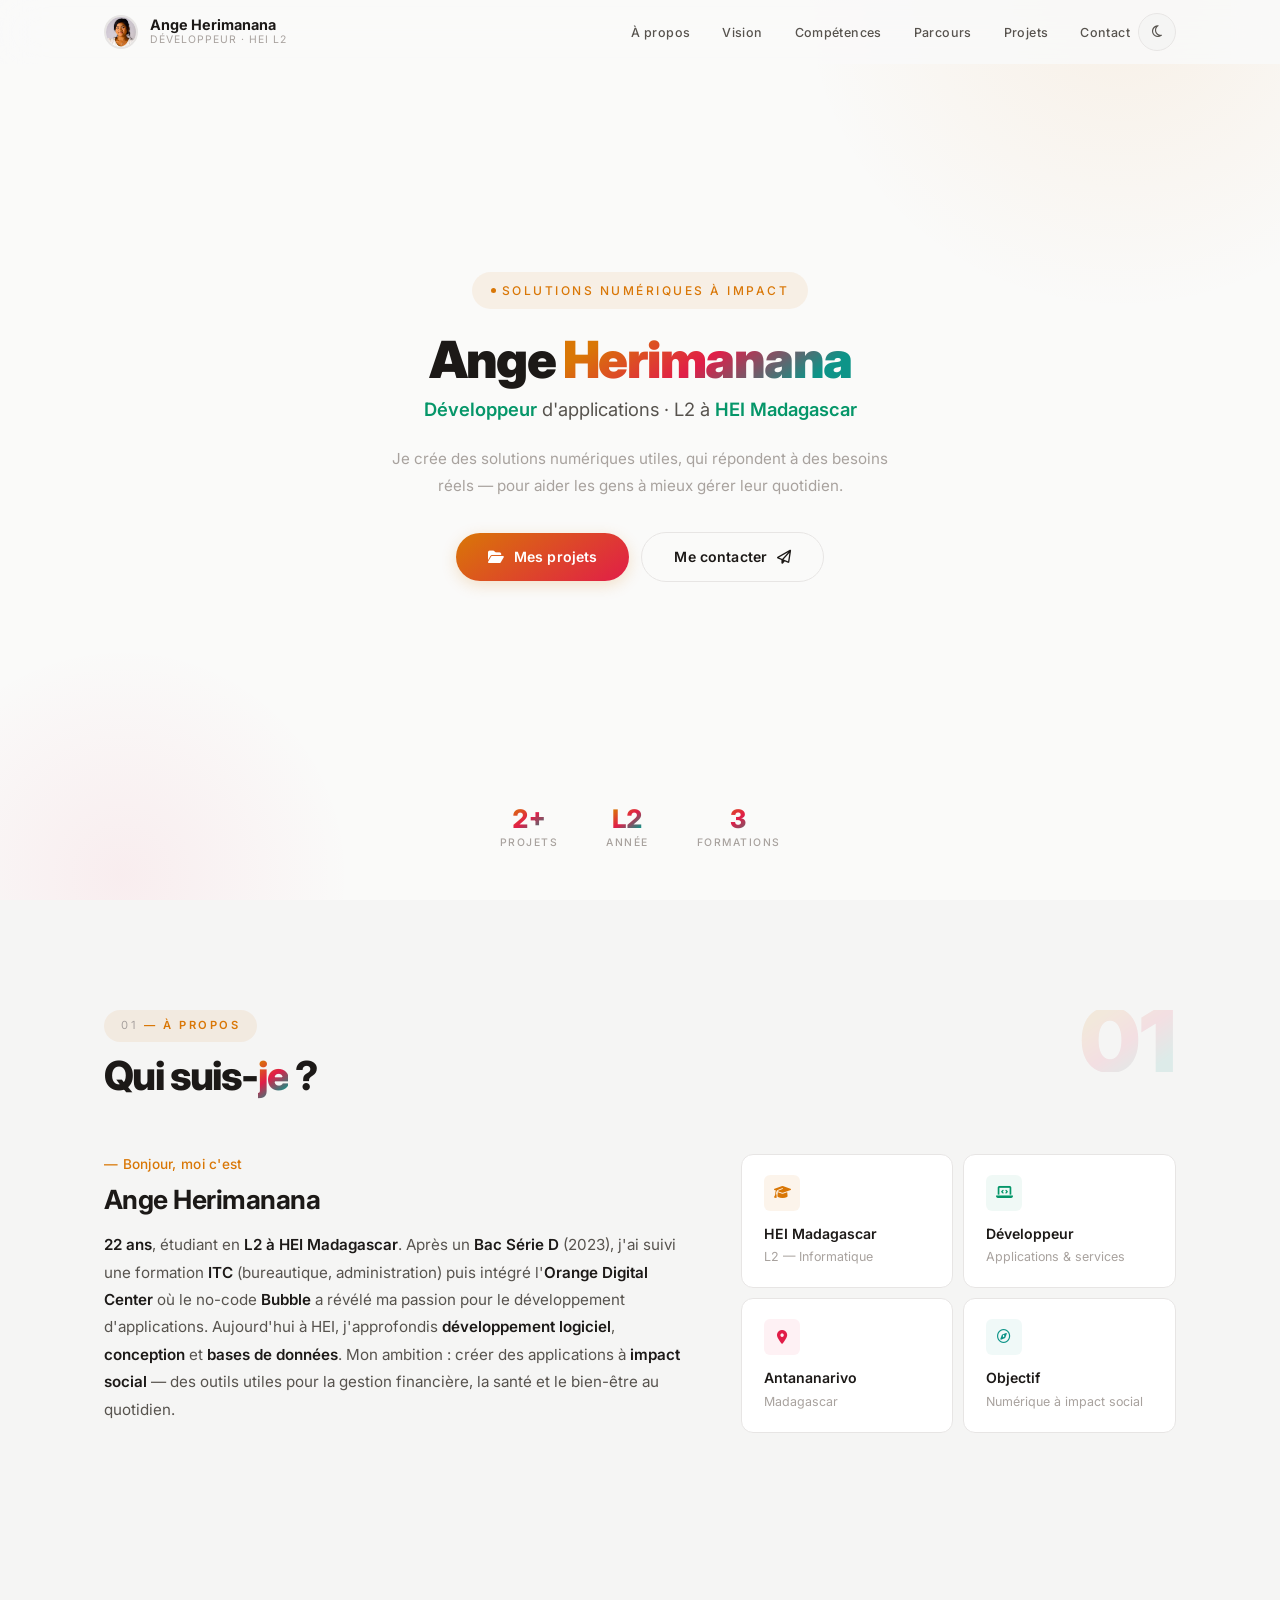
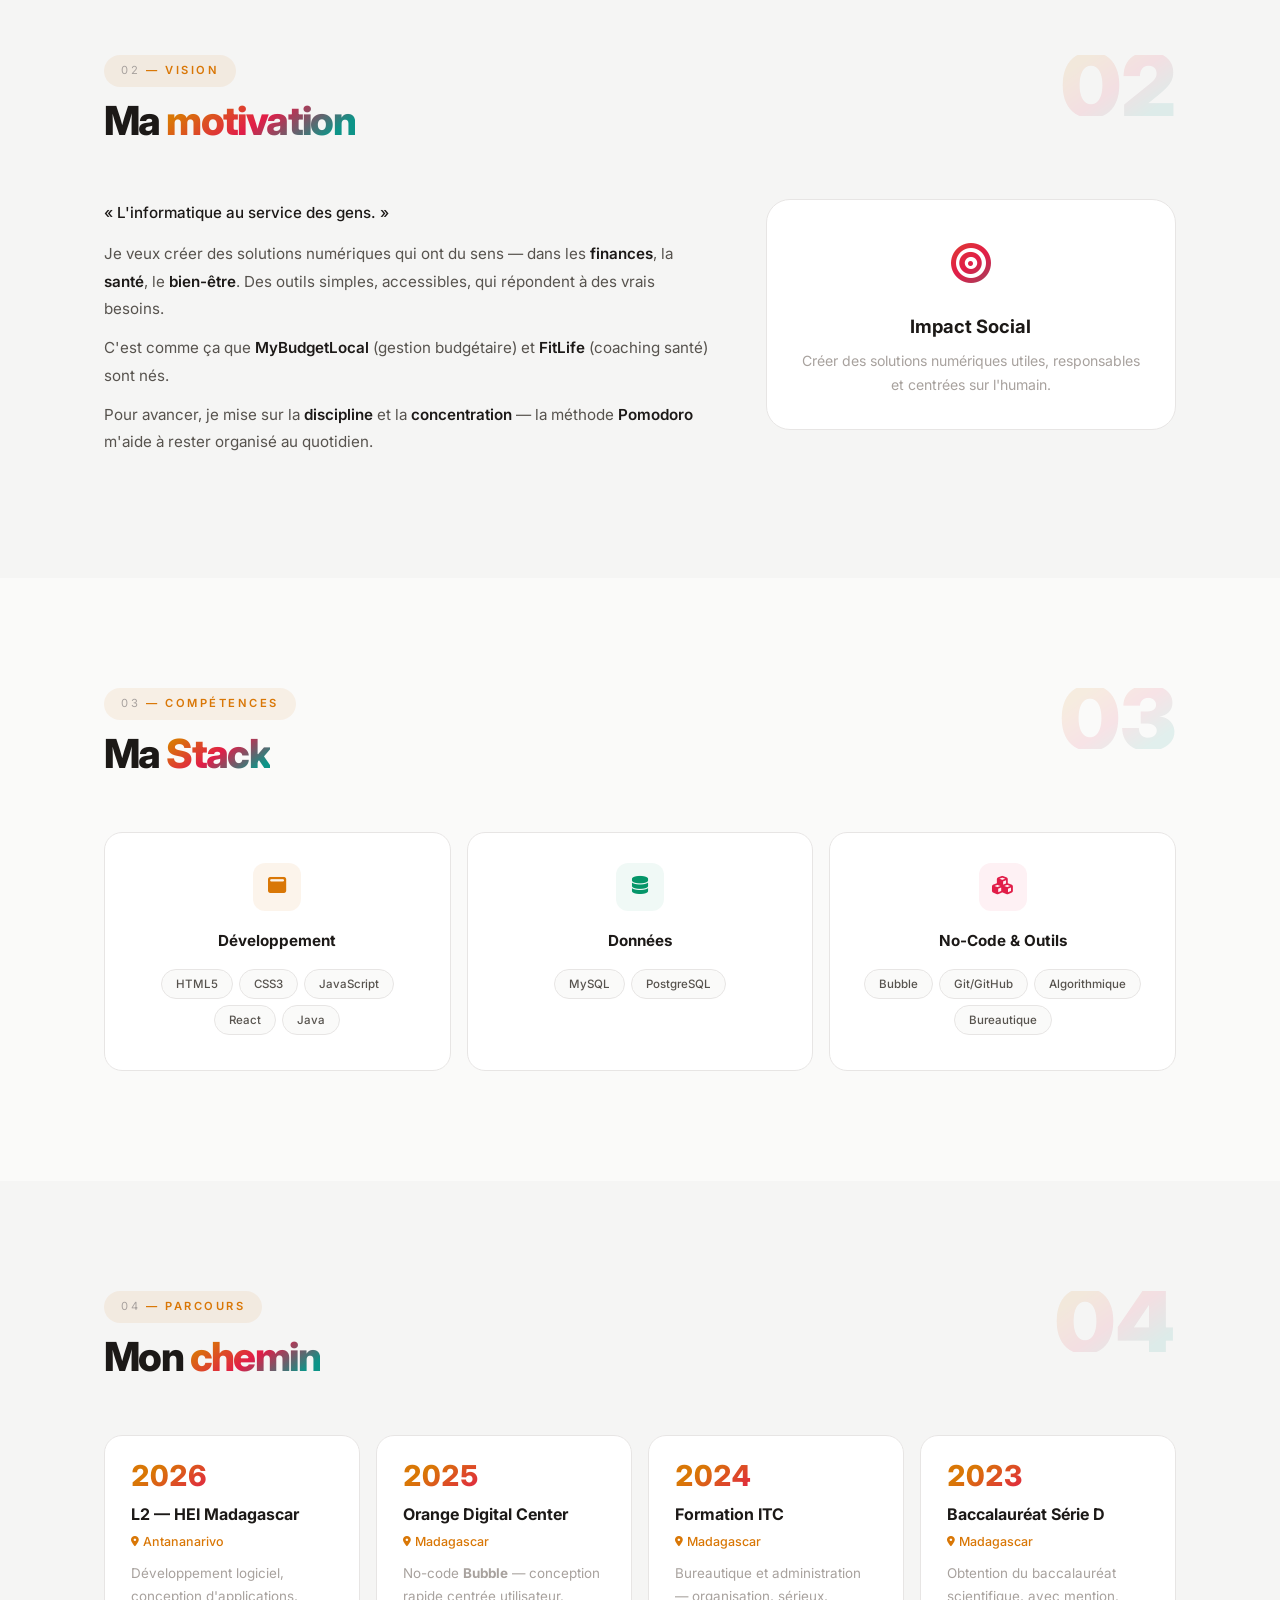
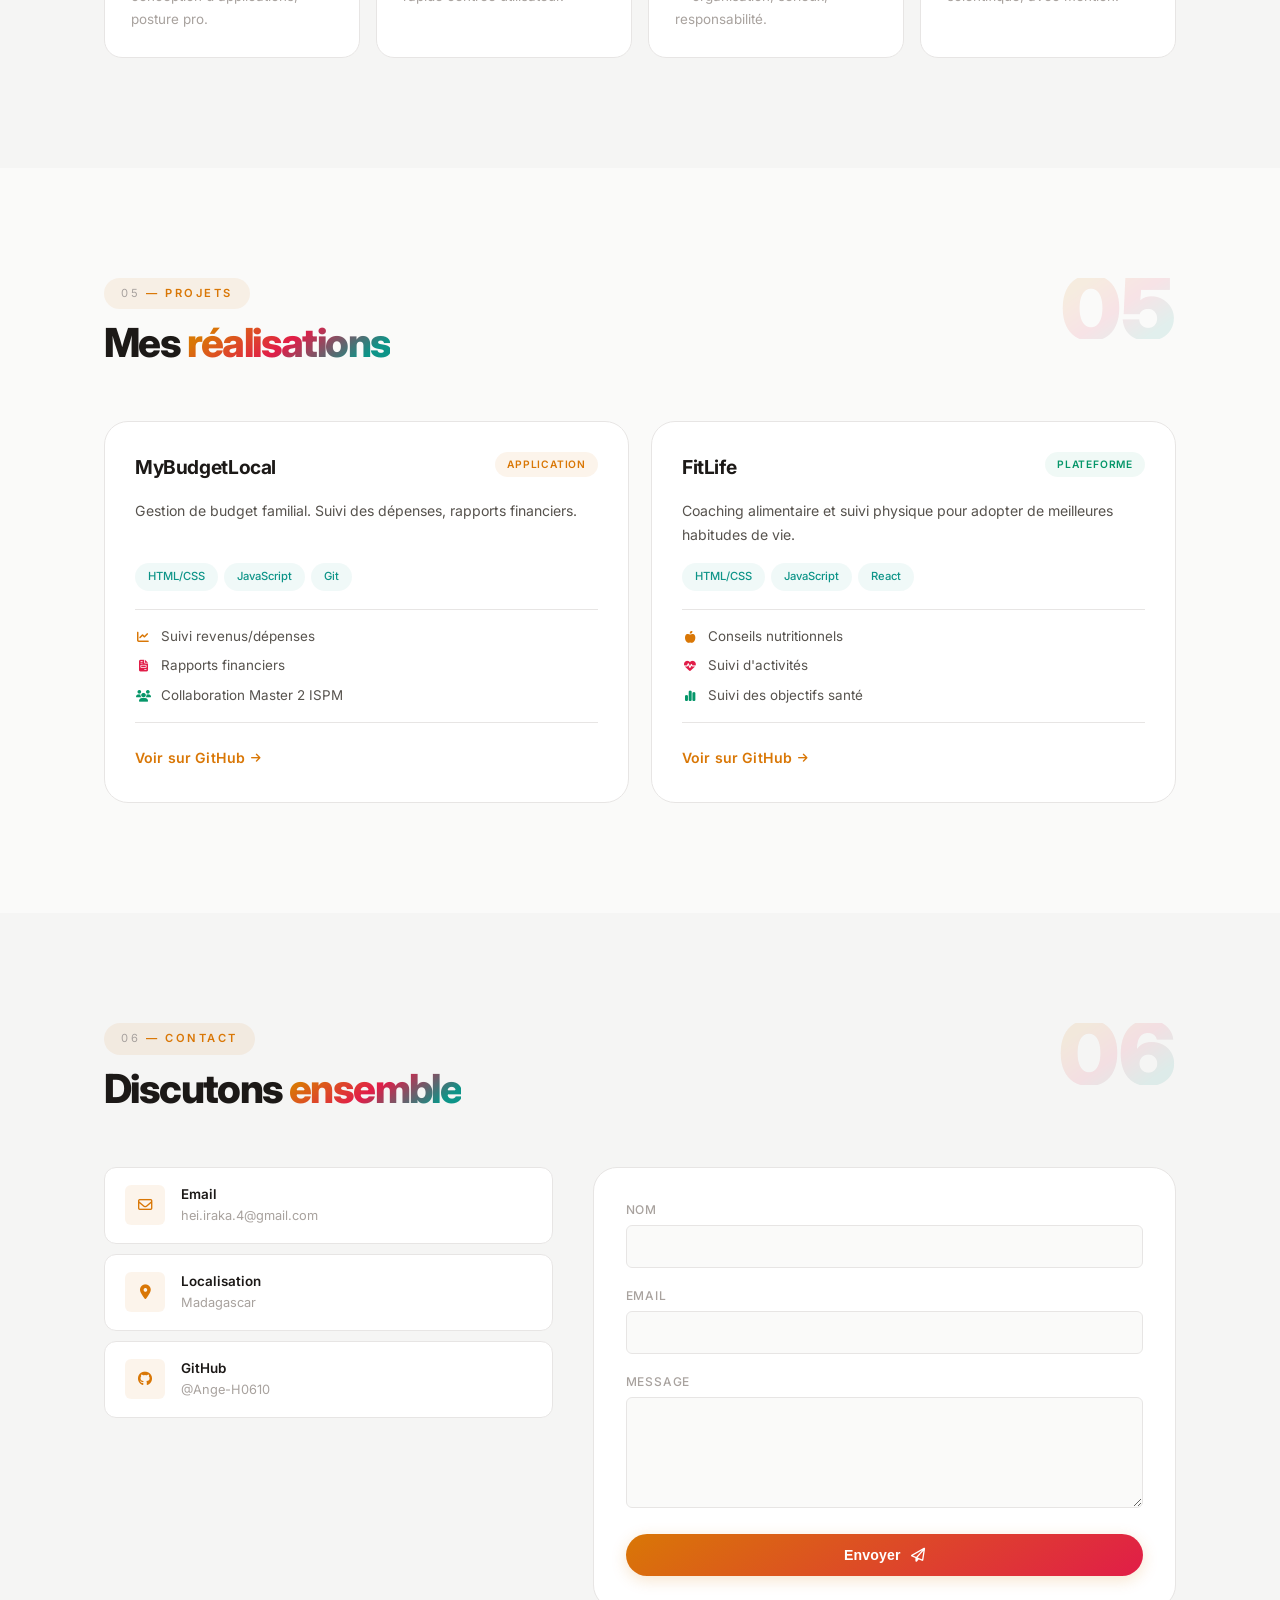
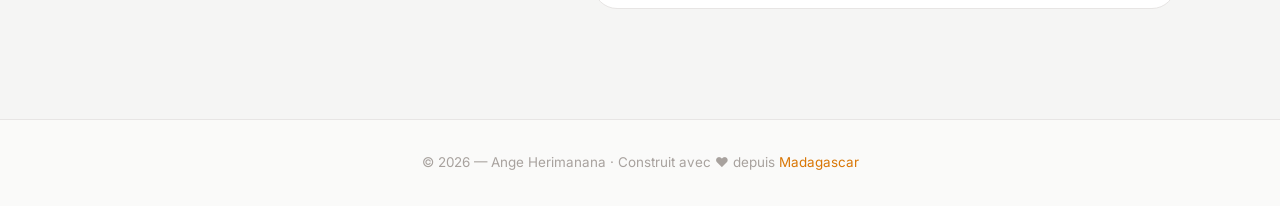
==== commit 951351ac: "Ajout mode clair/sombre, refonte design et mise a jour du parcours" ====
--- a/index.html
+++ b/index.html
@@ -4,8 +4,11 @@
     <meta charset="UTF-8">
     <meta name="viewport" content="width=device-width, initial-scale=1.0">
     <meta name="description" content="Portfolio d'Ange Herimanana - L2 HEI, Développeur d'applications numériques à impact social">
-    <meta name="theme-color" content="#0d0b0a">
+    <meta name="theme-color" content="#fafaf9">
     <title>Ange Herimanana — Portfolio</title>
+    <link rel="preconnect" href="https://fonts.googleapis.com">
+    <link rel="preconnect" href="https://fonts.gstatic.com" crossorigin>
+    <link href="https://fonts.googleapis.com/css2?family=Inter:wght@400;500;600;700;800;900&display=swap" rel="stylesheet">
     <link rel="stylesheet" href="./css/style.css">
     <link rel="stylesheet" href="https://cdnjs.cloudflare.com/ajax/libs/font-awesome/6.7.2/css/all.min.css">
 </head>
@@ -13,24 +16,32 @@
 
     <header class="navbar" id="navbar">
         <nav class="navbar-container">
-            <a href="#hero" class="navbar-brand">
-                <img src="./photo/photo.png" alt="Ange Herimanana" class="navbar-avatar">
-                <div class="navbar-brand-text">
-                    <span class="navbar-brand-name">Ange Herimanana</span>
-                    <span class="navbar-brand-title">Développeur · HEI L2</span>
-                </div>
-            </a>
-            <button class="menu-toggle" id="menuToggle" aria-label="Menu" aria-expanded="false">
-                <span></span><span></span><span></span>
-            </button>
-            <ul class="nav-menu" id="navMenu">
-                <li><a href="#about" class="nav-link">À propos</a></li>
-                <li><a href="#vision" class="nav-link">Vision</a></li>
-                <li><a href="#skills" class="nav-link">Compétences</a></li>
-                <li><a href="#parcours" class="nav-link">Parcours</a></li>
-                <li><a href="#projects" class="nav-link">Projets</a></li>
-                <li><a href="#contact" class="nav-link">Contact</a></li>
-            </ul>
+            <div class="navbar-left">
+                <a href="#hero" class="navbar-brand">
+                    <img src="./photo/photo.png" alt="Ange Herimanana" class="navbar-avatar">
+                    <div class="navbar-brand-text">
+                        <span class="navbar-brand-name">Ange Herimanana</span>
+                        <span class="navbar-brand-title">Développeur · HEI L2</span>
+                    </div>
+                </a>
+            </div>
+            <div class="navbar-actions">
+                <ul class="nav-menu" id="navMenu">
+                    <li><a href="#about" class="nav-link">À propos</a></li>
+                    <li><a href="#vision" class="nav-link">Vision</a></li>
+                    <li><a href="#skills" class="nav-link">Compétences</a></li>
+                    <li><a href="#parcours" class="nav-link">Parcours</a></li>
+                    <li><a href="#projects" class="nav-link">Projets</a></li>
+                    <li><a href="#contact" class="nav-link">Contact</a></li>
+                </ul>
+                <button class="theme-toggle" id="themeToggle" aria-label="Changer le thème">
+                    <i class="fa-regular fa-moon"></i>
+                    <i class="fa-regular fa-sun"></i>
+                </button>
+                <button class="menu-toggle" id="menuToggle" aria-label="Menu" aria-expanded="false">
+                    <span></span><span></span><span></span>
+                </button>
+            </div>
         </nav>
     </header>
 
@@ -82,7 +93,7 @@
         <div class="container">
             <div class="section-header">
                 <div class="section-header-left">
-                    <div class="tag tag-amber"><em>01</em> — À propos</div>
+                    <div class="tag"><em>01</em> — À propos</div>
                     <h2 class="section-title">Qui suis-<span class="hl">je</span> ?</h2>
                 </div>
                 <div class="section-header-right">
@@ -91,11 +102,9 @@
             </div>
             <div class="about-grid">
                 <div class="about-text-content">
-                    <span class="greet">— Bonjour   <span style="font-size:1.4rem;">👋</span></span>
-                    <h3>Je suis <span class="hl">Ange Herimanana</span></h3>
-                    <p><strong>22 ans</strong>, en <strong>L2 à HEI Madagascar</strong>.</p>
-                    <p>Bac 2023 → ITC (bureautique) → Orange Digital Center (Bubble) → HEI.</p>
-                    <p>Objectif : créer des solutions numériques utiles, au service des gens.</p>
+                    <span class="greet">— Bonjour, moi c'est</span>
+                    <h3><span class="hl">Ange Herimanana</span></h3>
+                    <p><strong>22 ans</strong>, étudiant en <strong>L2 à HEI Madagascar</strong>. Après un <strong>Bac Série D</strong> (2023), j'ai suivi une formation <strong>ITC</strong> (bureautique, administration) puis intégré l'<strong>Orange Digital Center</strong> où le no-code <strong>Bubble</strong> a révélé ma passion pour le développement d'applications. Aujourd'hui à HEI, j'approfondis <strong>développement logiciel</strong>, <strong>conception</strong> et <strong>bases de données</strong>. Mon ambition : créer des applications à <strong>impact social</strong> — des outils utiles pour la gestion financière, la santé et le bien-être au quotidien.</p>
                 </div>
                 <div>
                     <div class="about-cards-grid">
@@ -125,11 +134,11 @@
         </div>
     </section>
 
-    <section id="vision" class="parcours" style="background:var(--bg-primary);">
-        <div class="container">
-            <div class="section-header">
-                <div class="section-header-left">
-                    <div class="tag tag-amber"><em>02</em> — Vision</div>
+    <section id="vision" class="parcours">
+        <div class="container">
+            <div class="section-header">
+                <div class="section-header-left">
+                    <div class="tag"><em>02</em> — Vision</div>
                     <h2 class="section-title">Ma <span class="hl">motivation</span></h2>
                 </div>
                 <div class="section-header-right">
@@ -138,22 +147,18 @@
             </div>
             <div class="about-grid" style="grid-template-columns:1.2fr 0.8fr;">
                 <div class="about-text-content">
-                    <p style="font-size:1rem; color:var(--text-primary); font-weight:500; margin-bottom:16px;">
-                        «&nbsp;L&rsquo;informatique au service des gens.&nbsp;»
+                    <p style="font-size:0.95rem; color:var(--text); font-weight:500; margin-bottom:14px;">
+                        « L'informatique au service des gens. »
                     </p>
-                    <p>Devenir <strong>développeur d&rsquo;applications à impact social</strong> (finances, santé, bien-être).</p>
-                    <p>MyBudgetLocal et FitLife sont nés de cette vision.</p>
-                    <p>Méthode <strong>Pomodoro</strong> pour rester concentré et organisé.</p>
+                    <p>Je veux créer des solutions numériques qui ont du sens — dans les <strong>finances</strong>, la <strong>santé</strong>, le <strong>bien-être</strong>. Des outils simples, accessibles, qui répondent à des vrais besoins.</p>
+                    <p>C'est comme ça que <strong>MyBudgetLocal</strong> (gestion budgétaire) et <strong>FitLife</strong> (coaching santé) sont nés.</p>
+                    <p>Pour avancer, je mise sur la <strong>discipline</strong> et la <strong>concentration</strong> — la méthode <strong>Pomodoro</strong> m'aide à rester organisé au quotidien.</p>
                 </div>
                 <div>
-                    <div style="background:var(--bg-card); border:1px solid var(--border-color); border-radius:var(--radius-lg); padding:32px; text-align:center;">
-                        <div style="font-size:3rem; margin-bottom:16px; background:var(--gradient-text); -webkit-background-clip:text; -webkit-text-fill-color:transparent; background-clip:text;">
-                            <i class="fa-solid fa-bullseye"></i>
-                        </div>
-                        <h3 style="font-size:1.2rem; font-weight:700; margin-bottom:8px;">Impact Social</h3>
-                        <p style="font-size:0.9rem; color:var(--text-muted); line-height:1.7;">
-                            Créer des solutions numériques utiles, responsables et centrées sur l’humain.
-                        </p>
+                    <div class="vision-card">
+                        <div class="vision-card-icon"><i class="fa-solid fa-bullseye"></i></div>
+                        <h3>Impact Social</h3>
+                        <p>Créer des solutions numériques utiles, responsables et centrées sur l'humain.</p>
                     </div>
                 </div>
             </div>
@@ -164,7 +169,7 @@
         <div class="container">
             <div class="section-header">
                 <div class="section-header-left">
-                    <div class="tag tag-amber"><em>03</em> — Compétences</div>
+                    <div class="tag"><em>03</em> — Compétences</div>
                     <h2 class="section-title">Ma <span class="hl">Stack</span></h2>
                 </div>
                 <div class="section-header-right">
@@ -209,7 +214,7 @@
         <div class="container">
             <div class="section-header">
                 <div class="section-header-left">
-                    <div class="tag tag-amber"><em>04</em> — Parcours</div>
+                    <div class="tag"><em>04</em> — Parcours</div>
                     <h2 class="section-title">Mon <span class="hl">chemin</span></h2>
                 </div>
                 <div class="section-header-right">
@@ -218,30 +223,28 @@
             </div>
             <div class="timeline">
                 <div class="timeline-card">
-                    <div class="year">2025</div>
+                    <div class="year">2026</div>
                     <h4>L2 — HEI Madagascar</h4>
                     <div class="loc"><i class="fa-solid fa-location-dot"></i> Antananarivo</div>
-                    <p>Développement logiciel, conception d&rsquo;applications, posture pro.</p>
+                    <p>Développement logiciel, conception d'applications, posture pro.</p>
                 </div>
                 <div class="timeline-card">
-                    <div class="year">2024</div>
+                    <div class="year">2025</div>
                     <h4>Orange Digital Center</h4>
                     <div class="loc"><i class="fa-solid fa-location-dot"></i> Madagascar</div>
-                    <p>No-code <strong>Bubble</strong> &mdash; conception rapide centrée utilisateur.</p>
+                    <p>No-code <strong>Bubble</strong> — conception rapide centrée utilisateur.</p>
                 </div>
                 <div class="timeline-card">
                     <div class="year">2024</div>
                     <h4>Formation ITC</h4>
                     <div class="loc"><i class="fa-solid fa-location-dot"></i> Madagascar</div>
-                    <p>Bureautique et administration &mdash; organisation, sérieux, responsabilité.</p>
+                    <p>Bureautique et administration — organisation, sérieux, responsabilité.</p>
                 </div>
                 <div class="timeline-card">
                     <div class="year">2023</div>
                     <h4>Baccalauréat Série D</h4>
                     <div class="loc"><i class="fa-solid fa-location-dot"></i> Madagascar</div>
-                    <p>
-                        Obtention du baccalauréat scientifique, avec mention.
-                    </p>
+                    <p>Obtention du baccalauréat scientifique, avec mention.</p>
                 </div>
             </div>
         </div>
@@ -251,7 +254,7 @@
         <div class="container">
             <div class="section-header">
                 <div class="section-header-left">
-                    <div class="tag tag-amber"><em>05</em> — Projets</div>
+                    <div class="tag"><em>05</em> — Projets</div>
                     <h2 class="section-title">Mes <span class="hl">réalisations</span></h2>
                 </div>
                 <div class="section-header-right">
@@ -261,7 +264,7 @@
             <div class="projects-list">
                 <article class="project-card">
                     <div class="project-card-top">
-                        <h3>MyBudgetLocal <span>💰</span></h3>
+                        <h3>MyBudgetLocal</h3>
                         <span class="badge badge-amber">Application</span>
                     </div>
                     <p class="project-desc">
@@ -283,7 +286,7 @@
                 </article>
                 <article class="project-card">
                     <div class="project-card-top">
-                        <h3>FitLife <span>🏃‍♀️</span></h3>
+                        <h3>FitLife</h3>
                         <span class="badge badge-emerald">Plateforme</span>
                     </div>
                     <p class="project-desc">
@@ -296,7 +299,7 @@
                     </div>
                     <ul class="project-features">
                         <li><i class="fa-solid fa-apple-alt"></i> Conseils nutritionnels</li>
-                        <li><i class="fa-solid fa-heartbeat"></i> Suivi d&rsquo;activités</li>
+                        <li><i class="fa-solid fa-heartbeat"></i> Suivi d'activités</li>
                         <li><i class="fa-solid fa-chart-simple"></i> Suivi des objectifs santé</li>
                     </ul>
                     <a href="https://github.com/Ange-H0610/FitLife.git" target="_blank" class="btn btn-link">
@@ -311,7 +314,7 @@
         <div class="container">
             <div class="section-header">
                 <div class="section-header-left">
-                    <div class="tag tag-amber"><em>06</em> — Contact</div>
+                    <div class="tag"><em>06</em> — Contact</div>
                     <h2 class="section-title">Discutons <span class="hl">ensemble</span></h2>
                 </div>
                 <div class="section-header-right">
@@ -369,6 +372,7 @@
         </div>
     </footer>
 
+    <script src="./js/theme.js"></script>
     <script src="./js/scroll-animations.js"></script>
     <script src="./js/mobile-menu.js"></script>
 </body>
--- a/css/style.css
+++ b/css/style.css
@@ -1,862 +1,898 @@
 *,
 *::before,
 *::after {
-    margin: 0;
-    padding: 0;
-    box-sizing: border-box;
+  margin: 0;
+  padding: 0;
+  box-sizing: border-box;
 }
 
 :root {
-    --bg-deep: #090807;
-    --bg-primary: #0d0b0a;
-    --bg-secondary: #151210;
-    --bg-card: #1d1917;
-    --bg-elevated: #24201d;
-    --text-primary: #fcfaf9;
-    --text-secondary: #b0a8a2;
-    --text-muted: #6d6560;
-    --amber: #f59e0b;
-    --rose: #e11d48;
-    --emerald: #10b981;
-    --teal: #0d9488;
-    --amber-dim: rgba(245, 158, 11, 0.12);
-    --rose-dim: rgba(225, 29, 72, 0.12);
-    --emerald-dim: rgba(16, 185, 129, 0.1);
-    --gradient-primary: linear-gradient(135deg, #f59e0b, #e11d48);
-    --gradient-accent: linear-gradient(135deg, #10b981, #0d9488);
-    --gradient-text: linear-gradient(135deg, #f59e0b, #e11d48, #0d9488);
-    --border-color: #2a2624;
-    --radius-sm: 6px;
-    --radius: 14px;
-    --radius-lg: 24px;
-    --radius-full: 9999px;
-    --shadow-card: 0 4px 24px rgba(0, 0, 0, 0.5);
-    --shadow-glow: 0 0 40px rgba(245, 158, 11, 0.08);
-    --font: 'Segoe UI', system-ui, -apple-system, sans-serif;
-    --navbar-height: 72px;
+  /* Light theme (default) */
+  --bg: #fafaf9;
+  --bg-soft: #f5f5f4;
+  --bg-card: #ffffff;
+  --bg-elevated: #ffffff;
+  --bg-hover: #f5f5f4;
+  --border: #e7e5e4;
+  --border-light: #f0efed;
+  --text: #1c1917;
+  --text-soft: #57534e;
+  --text-muted: #a8a29e;
+  --amber: #d97706;
+  --amber-bg: rgba(217, 119, 6, 0.08);
+  --rose: #e11d48;
+  --rose-bg: rgba(225, 29, 72, 0.06);
+  --emerald: #059669;
+  --emerald-bg: rgba(5, 150, 105, 0.06);
+  --teal: #0d9488;
+  --teal-bg: rgba(13, 148, 136, 0.06);
+  --gradient-1: linear-gradient(145deg, #d97706 0%, #e11d48 100%);
+  --gradient-2: linear-gradient(145deg, #059669 0%, #0d9488 100%);
+  --gradient-text: linear-gradient(145deg, #d97706 15%, #e11d48 50%, #0d9488 85%);
+  --shadow-sm: 0 1px 3px rgba(0, 0, 0, 0.04);
+  --shadow: 0 2px 12px rgba(0, 0, 0, 0.06);
+  --shadow-lg: 0 8px 32px rgba(0, 0, 0, 0.08);
+  --shadow-xl: 0 16px 48px rgba(0, 0, 0, 0.1);
+  --glow: none;
+  --nav-bg: rgba(250, 250, 249, 0.85);
+  --nav-bg-scrolled: rgba(250, 250, 249, 0.97);
+  --radius-sm: 6px;
+  --radius: 12px;
+  --radius-lg: 18px;
+  --radius-xl: 24px;
+  --radius-full: 9999px;
+  --transition: 0.4s cubic-bezier(0.22, 1, 0.36, 1);
+  --transition-fast: 0.2s cubic-bezier(0.22, 1, 0.36, 1);
+  --font: 'Inter', -apple-system, BlinkMacSystemFont, 'Segoe UI', system-ui, sans-serif;
+  --nav-height: 64px;
+}
+
+[data-theme="dark"] {
+  --bg: #0c0c0c;
+  --bg-soft: #111111;
+  --bg-card: #181818;
+  --bg-elevated: #1e1e1e;
+  --bg-hover: #202020;
+  --border: #2a2a2a;
+  --border-light: #222222;
+  --text: #f0efed;
+  --text-soft: #a8a29e;
+  --text-muted: #6b6560;
+  --amber: #f59e0b;
+  --amber-bg: rgba(245, 158, 11, 0.08);
+  --rose: #e11d48;
+  --rose-bg: rgba(225, 29, 72, 0.07);
+  --emerald: #10b981;
+  --emerald-bg: rgba(16, 185, 129, 0.06);
+  --teal: #14b8a6;
+  --teal-bg: rgba(20, 184, 166, 0.06);
+  --gradient-1: linear-gradient(145deg, #f59e0b 0%, #e11d48 100%);
+  --gradient-2: linear-gradient(145deg, #10b981 0%, #14b8a6 100%);
+  --gradient-text: linear-gradient(145deg, #f59e0b 15%, #e11d48 50%, #14b8a6 85%);
+  --shadow-sm: 0 1px 3px rgba(0, 0, 0, 0.3);
+  --shadow: 0 2px 12px rgba(0, 0, 0, 0.5);
+  --shadow-lg: 0 8px 32px rgba(0, 0, 0, 0.6);
+  --shadow-xl: 0 16px 48px rgba(0, 0, 0, 0.7);
+  --glow: 0 0 60px rgba(245, 158, 11, 0.04);
+  --nav-bg: rgba(12, 12, 12, 0.85);
+  --nav-bg-scrolled: rgba(12, 12, 12, 0.96);
 }
 
 html {
-    scroll-behavior: smooth;
+  scroll-behavior: smooth;
+  -webkit-font-smoothing: antialiased;
+  -moz-osx-font-smoothing: grayscale;
 }
 
 body {
-    font-family: var(--font);
-    background: var(--bg-primary);
-    color: var(--text-primary);
-    line-height: 1.6;
-    overflow-x: hidden;
+  font-family: var(--font);
+  background: var(--bg);
+  color: var(--text);
+  line-height: 1.6;
+  overflow-x: hidden;
+  transition: background var(--transition), color var(--transition);
 }
 
 a { text-decoration: none; color: inherit; }
 ul { list-style: none; }
 img { max-width: 100%; display: block; }
 
+::selection {
+  background: var(--amber);
+  color: #fff;
+}
+
 .container {
-    max-width: 1120px;
-    margin: 0 auto;
-    padding: 0 24px;
+  max-width: 1120px;
+  margin: 0 auto;
+  padding: 0 24px;
 }
 
 section {
-    padding: 110px 0;
-    position: relative;
-}
-
-/* ===== TAGS ===== */
+  padding: 110px 0;
+  position: relative;
+}
+
+/* ==================== TAG ==================== */
 .tag {
-    display: inline-flex;
-    align-items: center;
-    gap: 6px;
-    font-size: 0.78rem;
-    font-weight: 600;
-    text-transform: uppercase;
-    letter-spacing: 2.5px;
-    padding: 6px 16px;
-    border-radius: var(--radius-full);
-    width: fit-content;
-    position: relative;
-}
-
-.tag-amber {
-    background: var(--amber-dim);
-    color: var(--amber);
-    border: 1px solid rgba(245, 158, 11, 0.18);
-}
-
+  display: inline-flex;
+  align-items: center;
+  gap: 6px;
+  font-size: 0.7rem;
+  font-weight: 600;
+  text-transform: uppercase;
+  letter-spacing: 2.5px;
+  padding: 6px 16px;
+  border-radius: var(--radius-full);
+  width: fit-content;
+  background: var(--amber-bg);
+  color: var(--amber);
+  border: 1px solid transparent;
+}
 .tag em {
-    font-style: normal;
-    color: var(--text-muted);
-}
-
-/* ===== SECTION HEADERS ===== */
+  font-style: normal;
+  color: var(--text-muted);
+  font-weight: 400;
+}
+
+/* ==================== SECTION HEADER ==================== */
 .section-header {
-    display: flex;
-    align-items: flex-end;
-    justify-content: space-between;
-    margin-bottom: 56px;
-    gap: 24px;
-}
-
+  display: flex;
+  align-items: flex-end;
+  justify-content: space-between;
+  margin-bottom: 56px;
+  gap: 24px;
+  position: relative;
+}
 .section-header-left {
-    display: flex;
-    flex-direction: column;
-    gap: 10px;
-}
-
+  display: flex;
+  flex-direction: column;
+  gap: 12px;
+}
 .section-header-right {
-    flex-shrink: 0;
-    display: none;
-}
-
+  flex-shrink: 0;
+  display: none;
+}
 .section-number {
-    font-size: 5rem;
-    font-weight: 900;
-    background: var(--gradient-text);
-    -webkit-background-clip: text;
-    -webkit-text-fill-color: transparent;
-    background-clip: text;
-    line-height: 0.8;
-    opacity: 0.3;
-    position: absolute;
-    right: 0;
-    top: 0;
-    pointer-events: none;
-}
-
+  font-size: 5.5rem;
+  font-weight: 900;
+  background: var(--gradient-text);
+  -webkit-background-clip: text;
+  -webkit-text-fill-color: transparent;
+  background-clip: text;
+  line-height: 0.7;
+  opacity: 0.1;
+  position: absolute;
+  right: 0;
+  top: 0;
+  pointer-events: none;
+  user-select: none;
+}
 .section-title {
-    font-size: 2.8rem;
-    font-weight: 800;
-    line-height: 1.1;
-    letter-spacing: -0.5px;
-}
-
-.section-title .hl { background: var(--gradient-text); -webkit-background-clip: text; -webkit-text-fill-color: transparent; background-clip: text; }
-
+  font-size: 2.5rem;
+  font-weight: 800;
+  line-height: 1.1;
+  letter-spacing: -0.04em;
+}
+.section-title .hl {
+  background: var(--gradient-text);
+  -webkit-background-clip: text;
+  -webkit-text-fill-color: transparent;
+  background-clip: text;
+}
 .section-desc {
-    color: var(--text-secondary);
-    font-size: 1.02rem;
-    max-width: 420px;
-    line-height: 1.7;
-}
-
+  color: var(--text-soft);
+  font-size: 0.95rem;
+  max-width: 400px;
+  line-height: 1.7;
+}
 @media (min-width: 768px) {
-    .section-header-right { display: block; }
-}
-
-/* ===== BUTTONS ===== */
+  .section-header-right { display: block; }
+}
+
+/* ==================== BUTTONS ==================== */
 .btn {
-    display: inline-flex;
-    align-items: center;
-    gap: 10px;
-    padding: 16px 36px;
-    border-radius: var(--radius-full);
-    font-weight: 700;
-    font-size: 0.92rem;
-    cursor: pointer;
-    transition: all 0.3s cubic-bezier(0.4, 0, 0.2, 1);
-    border: none;
-    letter-spacing: 0.3px;
-}
-
+  display: inline-flex;
+  align-items: center;
+  justify-content: center;
+  gap: 10px;
+  padding: 13px 32px;
+  border-radius: var(--radius-full);
+  font-weight: 600;
+  font-size: 0.88rem;
+  cursor: pointer;
+  transition: all var(--transition);
+  border: none;
+  letter-spacing: 0.01em;
+  white-space: nowrap;
+  position: relative;
+}
 .btn-primary {
-    background: var(--gradient-primary);
-    color: #fff;
-    box-shadow: 0 6px 24px rgba(245, 158, 11, 0.25);
-}
-
+  background: var(--gradient-1);
+  color: #fff;
+  box-shadow: 0 4px 16px rgba(217, 119, 6, 0.2);
+}
 .btn-primary:hover {
-    transform: translateY(-3px) scale(1.02);
-    box-shadow: 0 10px 40px rgba(245, 158, 11, 0.35);
+  transform: translateY(-2px);
+  box-shadow: 0 8px 28px rgba(217, 119, 6, 0.3);
+}
+.btn-primary:active {
+  transform: translateY(0);
 }
 
 .btn-outline {
-    background: transparent;
-    color: var(--text-primary);
-    border: 1.5px solid var(--border-color);
-    padding: 16px 36px;
-}
-
+  background: transparent;
+  color: var(--text);
+  border: 1.5px solid var(--border);
+  padding: 13px 32px;
+}
 .btn-outline:hover {
-    border-color: var(--amber);
-    background: var(--amber-dim);
-    transform: translateY(-3px);
+  border-color: var(--amber);
+  color: var(--amber);
+  background: var(--amber-bg);
+  transform: translateY(-2px);
 }
 
 .btn-link {
-    background: none;
-    border: none;
-    color: var(--amber);
-    font-weight: 600;
-    font-size: 0.92rem;
-    padding: 8px 0;
-    gap: 8px;
-}
-
-.btn-link i { transition: transform 0.3s ease; }
-.btn-link:hover i { transform: translateX(6px); }
-
+  background: none;
+  border: none;
+  color: var(--amber);
+  font-weight: 600;
+  font-size: 0.88rem;
+  padding: 4px 0;
+  gap: 6px;
+}
+.btn-link i {
+  transition: transform var(--transition);
+  font-size: 0.68rem;
+}
+.btn-link:hover i {
+  transform: translateX(4px);
+}
 .btn-sm {
-    padding: 10px 24px;
-    font-size: 0.85rem;
-}
-
-/* ===== NAVBAR ===== */
+  padding: 9px 22px;
+  font-size: 0.8rem;
+}
+
+/* ==================== NAVBAR ==================== */
 .navbar {
-    position: fixed;
-    top: 0;
-    left: 0;
-    width: 100%;
-    z-index: 1000;
-    height: var(--navbar-height);
-    background: rgba(9, 8, 7, 0.88);
-    backdrop-filter: blur(24px);
-    -webkit-backdrop-filter: blur(24px);
-    border-bottom: 1px solid transparent;
-    transition: all 0.35s ease;
-}
-
+  position: fixed;
+  top: 0;
+  left: 0;
+  width: 100%;
+  z-index: 1000;
+  height: var(--nav-height);
+  background: var(--nav-bg);
+  backdrop-filter: blur(20px);
+  -webkit-backdrop-filter: blur(20px);
+  border-bottom: 1px solid transparent;
+  transition: all var(--transition);
+}
 .navbar.scrolled {
-    border-bottom-color: var(--border-color);
-    background: rgba(9, 8, 7, 0.97);
-}
-
+  border-bottom-color: var(--border);
+  background: var(--nav-bg-scrolled);
+}
 .navbar-container {
-    max-width: 1120px;
-    margin: 0 auto;
-    padding: 0 24px;
-    display: flex;
-    align-items: center;
-    justify-content: space-between;
-    height: 100%;
-}
-
+  max-width: 1120px;
+  margin: 0 auto;
+  padding: 0 24px;
+  display: flex;
+  align-items: center;
+  justify-content: space-between;
+  height: 100%;
+}
+.navbar-left {
+  display: flex;
+  align-items: center;
+  gap: 12px;
+}
 .navbar-brand {
-    display: flex;
-    align-items: center;
-    gap: 14px;
-}
-
+  display: flex;
+  align-items: center;
+  gap: 12px;
+  position: relative;
+  z-index: 2;
+}
 .navbar-avatar {
-    width: 38px;
-    height: 38px;
-    border-radius: 50%;
-    object-fit: cover;
-    border: 2px solid var(--amber);
-    transition: transform 0.3s ease;
-}
-
+  width: 34px;
+  height: 34px;
+  border-radius: 50%;
+  object-fit: cover;
+  border: 2px solid var(--border);
+  transition: border-color var(--transition);
+}
 .navbar-avatar:hover {
-    transform: scale(1.1);
-}
-
+  border-color: var(--amber);
+}
 .navbar-brand-text {
-    display: flex;
-    flex-direction: column;
-    line-height: 1.2;
-}
-
+  display: flex;
+  flex-direction: column;
+  line-height: 1.15;
+}
 .navbar-brand-name {
-    font-size: 0.95rem;
-    font-weight: 700;
-}
-
+  font-size: 0.9rem;
+  font-weight: 700;
+}
 .navbar-brand-title {
-    font-size: 0.7rem;
-    color: var(--text-muted);
-    text-transform: uppercase;
-    letter-spacing: 1px;
+  font-size: 0.65rem;
+  color: var(--text-muted);
+  text-transform: uppercase;
+  letter-spacing: 1px;
+}
+.navbar-actions {
+  display: flex;
+  align-items: center;
+  gap: 8px;
+}
+
+.theme-toggle {
+  width: 38px;
+  height: 38px;
+  border-radius: var(--radius-full);
+  background: var(--bg-soft);
+  border: 1px solid var(--border);
+  color: var(--text-soft);
+  cursor: pointer;
+  display: flex;
+  align-items: center;
+  justify-content: center;
+  font-size: 0.85rem;
+  transition: all var(--transition-fast);
+  position: relative;
+  z-index: 2;
+}
+.theme-toggle:hover {
+  background: var(--bg-hover);
+  border-color: var(--amber);
+  color: var(--amber);
+}
+.theme-toggle .fa-sun {
+  display: none;
+}
+[data-theme="dark"] .theme-toggle .fa-moon {
+  display: none;
+}
+[data-theme="dark"] .theme-toggle .fa-sun {
+  display: block;
 }
 
 .menu-toggle {
-    display: none;
-    flex-direction: column;
-    gap: 5px;
-    background: none;
-    border: none;
-    cursor: pointer;
-    padding: 4px;
-    z-index: 1001;
-}
-
+  display: none;
+  flex-direction: column;
+  gap: 5px;
+  background: none;
+  border: none;
+  cursor: pointer;
+  padding: 6px;
+  z-index: 1001;
+  position: relative;
+}
 .menu-toggle span {
-    display: block;
-    width: 24px;
-    height: 2px;
-    background: var(--text-primary);
-    border-radius: 2px;
-    transition: all 0.3s ease;
-}
-
-.menu-toggle.active span:nth-child(1) { transform: rotate(45deg) translate(5px, 5px); background: var(--amber); }
-.menu-toggle.active span:nth-child(2) { opacity: 0; }
-.menu-toggle.active span:nth-child(3) { transform: rotate(-45deg) translate(5px, -5px); background: var(--amber); }
+  display: block;
+  width: 20px;
+  height: 2px;
+  background: var(--text);
+  border-radius: 2px;
+  transition: all var(--transition-fast);
+  transform-origin: center;
+}
+.menu-toggle.active span:nth-child(1) {
+  transform: rotate(45deg) translate(4px, 4px);
+}
+.menu-toggle.active span:nth-child(2) {
+  opacity: 0;
+  transform: scaleX(0);
+}
+.menu-toggle.active span:nth-child(3) {
+  transform: rotate(-45deg) translate(4px, -4px);
+}
 
 .nav-menu {
-    display: flex;
-    align-items: center;
-    gap: 32px;
-}
-
+  display: flex;
+  align-items: center;
+  gap: 32px;
+}
 .nav-link {
-    font-size: 0.85rem;
-    color: var(--text-secondary);
-    font-weight: 500;
-    transition: color 0.3s ease;
-    letter-spacing: 0.5px;
-    text-transform: uppercase;
-    font-size: 0.78rem;
-}
-
-.nav-link:hover { color: var(--text-primary); }
-
+  font-size: 0.78rem;
+  color: var(--text-soft);
+  font-weight: 500;
+  transition: color var(--transition-fast);
+  letter-spacing: 0.03em;
+  position: relative;
+}
+.nav-link::after {
+  content: '';
+  position: absolute;
+  bottom: -4px;
+  left: 0;
+  width: 0;
+  height: 1.5px;
+  background: var(--gradient-1);
+  transition: width var(--transition);
+  border-radius: 2px;
+}
+.nav-link:hover {
+  color: var(--text);
+}
+.nav-link:hover::after {
+  width: 100%;
+}
 .nav-link.active {
-    color: var(--amber);
-}
-
-/* ===== HERO ===== */
+  color: var(--amber);
+}
+.nav-link.active::after {
+  width: 100%;
+}
+
+/* ==================== HERO ==================== */
 .hero {
-    min-height: 100vh;
-    display: flex;
-    align-items: center;
-    position: relative;
-    padding-top: var(--navbar-height);
-    overflow: hidden;
-}
-
+  min-height: 100vh;
+  display: flex;
+  align-items: center;
+  position: relative;
+  padding-top: var(--nav-height);
+  overflow: hidden;
+}
 .hero-bg {
-    position: absolute;
-    inset: 0;
-    pointer-events: none;
-    overflow: hidden;
-}
-
+  position: absolute;
+  inset: 0;
+  pointer-events: none;
+  overflow: hidden;
+}
 .hero-bg::before {
-    content: '';
-    position: absolute;
-    top: -50%;
-    right: -20%;
-    width: 700px;
-    height: 700px;
-    border-radius: 50%;
-    background: radial-gradient(circle, rgba(245, 158, 11, 0.06) 0%, transparent 70%);
-}
-
+  content: '';
+  position: absolute;
+  top: -40%;
+  right: -15%;
+  width: 700px;
+  height: 700px;
+  border-radius: 50%;
+  background: radial-gradient(circle, var(--amber-bg) 0%, transparent 65%);
+}
 .hero-bg::after {
-    content: '';
-    position: absolute;
-    bottom: -30%;
-    left: -10%;
-    width: 500px;
-    height: 500px;
-    border-radius: 50%;
-    background: radial-gradient(circle, rgba(225, 29, 72, 0.05) 0%, transparent 70%);
-}
-
+  content: '';
+  position: absolute;
+  bottom: -25%;
+  left: -10%;
+  width: 500px;
+  height: 500px;
+  border-radius: 50%;
+  background: radial-gradient(circle, var(--rose-bg) 0%, transparent 65%);
+}
 .hero-grid {
-    max-width: 680px;
-    margin: 0 auto;
-    text-align: center;
-    width: 100%;
-    position: relative;
-    z-index: 1;
-}
-
+  max-width: 680px;
+  margin: 0 auto;
+  text-align: center;
+  width: 100%;
+  position: relative;
+  z-index: 1;
+}
 .hero-tag {
-    display: inline-flex;
-    align-items: center;
-    gap: 8px;
-    font-size: 0.82rem;
-    color: var(--amber);
-    font-weight: 600;
-    text-transform: uppercase;
-    letter-spacing: 2px;
-    margin-bottom: 24px;
-    padding: 8px 18px;
-    border-radius: var(--radius-full);
-    background: var(--amber-dim);
-    border: 1px solid rgba(245, 158, 11, 0.15);
-}
-
+  display: inline-flex;
+  align-items: center;
+  gap: 6px;
+  font-size: 0.75rem;
+  color: var(--amber);
+  font-weight: 500;
+  text-transform: uppercase;
+  letter-spacing: 2.5px;
+  margin-bottom: 24px;
+  padding: 8px 18px;
+  border-radius: var(--radius-full);
+  background: var(--amber-bg);
+  border: 1px solid transparent;
+}
 .hero-tag .dot {
-    width: 6px;
-    height: 6px;
-    border-radius: 50%;
-    background: var(--amber);
-    animation: pulse-dot 2s infinite;
-}
-
+  width: 5px;
+  height: 5px;
+  border-radius: 50%;
+  background: var(--amber);
+  animation: pulse-dot 2.4s ease-in-out infinite;
+}
 @keyframes pulse-dot {
-    0%, 100% { opacity: 1; }
-    50% { opacity: 0.3; }
-}
-
+  0%, 100% { opacity: 1; transform: scale(1); }
+  50% { opacity: 0.2; transform: scale(0.6); }
+}
 .hero-name {
-    font-size: 3rem;
-    font-weight: 900;
-    line-height: 1.05;
-    margin-bottom: 8px;
-    letter-spacing: -1px;
-}
-
+  font-size: 3.2rem;
+  font-weight: 900;
+  line-height: 1.02;
+  margin-bottom: 10px;
+  letter-spacing: -0.03em;
+}
 .hero-name .hl {
-    background: var(--gradient-text);
-    -webkit-background-clip: text;
-    -webkit-text-fill-color: transparent;
-    background-clip: text;
-}
-
+  background: var(--gradient-text);
+  -webkit-background-clip: text;
+  -webkit-text-fill-color: transparent;
+  background-clip: text;
+}
 .hero-sub {
-    font-size: 1.3rem;
-    color: var(--text-secondary);
-    margin-bottom: 24px;
-    font-weight: 400;
-}
-
+  font-size: 1.15rem;
+  color: var(--text-soft);
+  margin-bottom: 20px;
+  font-weight: 400;
+}
 .hero-sub strong {
-    color: var(--emerald);
-    font-weight: 600;
-}
-
+  color: var(--emerald);
+  font-weight: 600;
+}
 .hero-desc {
-    font-size: 1rem;
-    color: var(--text-muted);
-    line-height: 1.8;
-    max-width: 480px;
-    margin-bottom: 36px;
-}
-
+  font-size: 0.95rem;
+  color: var(--text-muted);
+  line-height: 1.8;
+  max-width: 500px;
+  margin: 0 auto 32px;
+}
 .hero-actions {
-    display: flex;
-    gap: 14px;
-    align-items: center;
-    flex-wrap: wrap;
-}
-
-.hero-right {
-    display: flex;
-    justify-content: center;
-    align-items: center;
-    position: relative;
-}
-
+  display: flex;
+  gap: 12px;
+  align-items: center;
+  flex-wrap: wrap;
+  justify-content: center;
+}
 .hero-meta {
-    position: absolute;
-    bottom: 40px;
-    left: 50%;
-    transform: translateX(-50%);
-    display: flex;
-    gap: 48px;
-    z-index: 1;
-}
-
+  position: absolute;
+  bottom: 48px;
+  left: 50%;
+  transform: translateX(-50%);
+  display: flex;
+  gap: 48px;
+  z-index: 1;
+}
 .hero-meta-item {
-    text-align: center;
-}
-
+  text-align: center;
+}
 .hero-meta-item .num {
-    font-size: 1.8rem;
-    font-weight: 800;
-    background: var(--gradient-text);
-    -webkit-background-clip: text;
-    -webkit-text-fill-color: transparent;
-    background-clip: text;
-    line-height: 1;
-}
-
+  font-size: 1.6rem;
+  font-weight: 800;
+  background: var(--gradient-text);
+  -webkit-background-clip: text;
+  -webkit-text-fill-color: transparent;
+  background-clip: text;
+  line-height: 1;
+  font-feature-settings: "tnum";
+}
 .hero-meta-item .lbl {
-    font-size: 0.72rem;
-    color: var(--text-muted);
-    text-transform: uppercase;
-    letter-spacing: 1px;
-    margin-top: 2px;
+  font-size: 0.65rem;
+  color: var(--text-muted);
+  text-transform: uppercase;
+  letter-spacing: 1.5px;
+  margin-top: 4px;
+  font-weight: 500;
 }
 
 @media (max-width: 868px) {
-    .hero-actions { justify-content: center; }
-    .hero-desc { margin-left: auto; margin-right: auto; }
-    .hero-tag { margin-left: auto; margin-right: auto; }
-    .hero-meta { gap: 32px; }
-    .hero-name { font-size: 2.4rem; letter-spacing: -0.5px; }
-    .hero-sub { font-size: 1.1rem; }
-}
-
+  .hero-tag { margin: 0 auto 20px; }
+  .hero-meta { gap: 32px; bottom: 36px; }
+  .hero-name { font-size: 2.4rem; }
+  .hero-sub { font-size: 1.05rem; }
+}
 @media (max-width: 480px) {
-    .hero-name { font-size: 1.8rem; }
-    .hero-actions { flex-direction: column; align-items: center; }
-    .hero-actions .btn { justify-content: center; }
-    .hero-meta { gap: 20px; }
-    .hero-meta-item .num { font-size: 1.4rem; }
-}
-
-/* ===== ABOUT ===== */
+  .hero-name { font-size: 1.8rem; }
+  .hero-sub { font-size: 0.95rem; }
+  .hero-actions { flex-direction: column; }
+  .hero-actions .btn { width: 100%; }
+  .hero-meta { gap: 20px; }
+  .hero-meta-item .num { font-size: 1.3rem; }
+  .hero-desc { font-size: 0.9rem; }
+}
+
+/* ==================== ABOUT ==================== */
 .about {
-    background: var(--bg-secondary);
-}
-
+  background: var(--bg-soft);
+  transition: background var(--transition);
+}
 .about-grid {
-    display: grid;
-    grid-template-columns: 1fr 1fr;
-    gap: 56px;
-    align-items: start;
-}
-
+  display: grid;
+  grid-template-columns: 1.15fr 0.85fr;
+  gap: 48px;
+  align-items: start;
+}
 .about-text-content .greet {
-    display: block;
-    font-size: 1rem;
-    color: var(--amber);
-    font-weight: 600;
-    margin-bottom: 12px;
-}
-
+  display: block;
+  font-size: 0.85rem;
+  color: var(--amber);
+  font-weight: 500;
+  margin-bottom: 8px;
+  letter-spacing: 0.02em;
+}
 .about-text-content h3 {
-    font-size: 1.8rem;
-    font-weight: 700;
-    margin-bottom: 20px;
-    line-height: 1.25;
-}
-
+  font-size: 1.65rem;
+  font-weight: 700;
+  margin-bottom: 16px;
+  line-height: 1.2;
+  letter-spacing: -0.02em;
+}
 .about-text-content p {
-    color: var(--text-secondary);
-    margin-bottom: 14px;
-    font-size: 1rem;
-    line-height: 1.8;
-}
-
-.about-text-content p strong { color: var(--text-primary); }
-
+  color: var(--text-soft);
+  margin-bottom: 12px;
+  font-size: 0.95rem;
+  line-height: 1.8;
+}
+.about-text-content p strong {
+  color: var(--text);
+  font-weight: 600;
+}
 .about-cards-grid {
-    display: grid;
-    grid-template-columns: 1fr 1fr;
-    gap: 12px;
-}
-
+  display: grid;
+  grid-template-columns: 1fr 1fr;
+  gap: 10px;
+}
 .about-mini-card {
-    background: var(--bg-card);
-    border: 1px solid var(--border-color);
-    border-radius: var(--radius);
-    padding: 18px 20px;
-    transition: all 0.3s ease;
-    cursor: default;
-}
-
+  background: var(--bg-card);
+  border: 1px solid var(--border);
+  border-radius: var(--radius);
+  padding: 20px 22px;
+  transition: all var(--transition);
+  cursor: default;
+}
 .about-mini-card:hover {
-    border-color: rgba(245, 158, 11, 0.2);
-    transform: translateY(-3px);
-    box-shadow: var(--shadow-card);
-}
-
+  border-color: var(--amber);
+  transform: translateY(-3px);
+  box-shadow: var(--shadow);
+}
 .about-mini-card .icon {
-    width: 36px;
-    height: 36px;
-    border-radius: 10px;
-    display: flex;
-    align-items: center;
-    justify-content: center;
-    font-size: 1rem;
-    margin-bottom: 10px;
-}
-
-.about-mini-card .icon.amber { background: var(--amber-dim); color: var(--amber); }
-.about-mini-card .icon.emerald { background: var(--emerald-dim); color: var(--emerald); }
-.about-mini-card .icon.rose { background: var(--rose-dim); color: var(--rose); }
-.about-mini-card .icon.teal { background: rgba(13, 148, 136, 0.12); color: var(--teal); }
-
+  width: 36px;
+  height: 36px;
+  border-radius: var(--radius-sm);
+  display: flex;
+  align-items: center;
+  justify-content: center;
+  font-size: 0.85rem;
+  margin-bottom: 12px;
+}
+.about-mini-card .icon.amber { background: var(--amber-bg); color: var(--amber); }
+.about-mini-card .icon.emerald { background: var(--emerald-bg); color: var(--emerald); }
+.about-mini-card .icon.rose { background: var(--rose-bg); color: var(--rose); }
+.about-mini-card .icon.teal { background: var(--teal-bg); color: var(--teal); }
 .about-mini-card h4 {
-    font-size: 0.9rem;
-    font-weight: 600;
-    margin-bottom: 2px;
-}
-
+  font-size: 0.88rem;
+  font-weight: 600;
+  margin-bottom: 2px;
+}
 .about-mini-card p {
-    font-size: 0.8rem;
-    color: var(--text-muted);
-}
-
-@media (max-width: 768px) {
-    .about-grid { grid-template-columns: 1fr; gap: 36px; }
-    .about-cards-grid { grid-template-columns: 1fr 1fr; }
-}
-
+  font-size: 0.78rem;
+  color: var(--text-muted);
+}
+
+@media (max-width: 868px) {
+  .about-grid { grid-template-columns: 1fr; gap: 36px; }
+}
 @media (max-width: 480px) {
-    .about-cards-grid { grid-template-columns: 1fr; }
-}
-
-/* ===== SKILLS ===== */
-.skills {
-    background: var(--bg-primary);
-}
-
+  .about-cards-grid { grid-template-columns: 1fr; }
+}
+
+/* ==================== SKILLS ==================== */
 .skills-grid {
-    display: grid;
-    grid-template-columns: repeat(3, 1fr);
-    gap: 16px;
-}
-
+  display: grid;
+  grid-template-columns: repeat(3, 1fr);
+  gap: 16px;
+}
 .skill-card {
-    background: var(--bg-card);
-    border: 1px solid var(--border-color);
-    border-radius: var(--radius);
-    padding: 28px 24px 32px;
-    text-align: center;
-    transition: all 0.35s ease;
-    position: relative;
-    isolation: isolate;
-}
-
-.skill-card::before {
-    content: '';
-    position: absolute;
-    inset: 0;
-    border-radius: var(--radius);
-    background: linear-gradient(135deg, rgba(245, 158, 11, 0.03), rgba(225, 29, 72, 0.03));
-    opacity: 0;
-    transition: opacity 0.35s ease;
-    z-index: -1;
-}
-
-.skill-card:hover::before { opacity: 1; }
-
+  background: var(--bg-card);
+  border: 1px solid var(--border);
+  border-radius: var(--radius-lg);
+  padding: 30px 24px 34px;
+  text-align: center;
+  transition: all var(--transition);
+  position: relative;
+}
 .skill-card:hover {
-    border-color: rgba(245, 158, 11, 0.2);
-    transform: translateY(-5px);
-    box-shadow: var(--shadow-card);
-}
-
+  border-color: var(--amber);
+  transform: translateY(-4px);
+  box-shadow: var(--shadow-lg);
+}
 .skill-card-icon {
-    width: 48px;
-    height: 48px;
-    margin: 0 auto 16px;
-    border-radius: 14px;
-    display: flex;
-    align-items: center;
-    justify-content: center;
-    font-size: 1.3rem;
-}
-
-.skill-card-icon.dev { background: var(--amber-dim); color: var(--amber); }
-.skill-card-icon.data { background: var(--emerald-dim); color: var(--emerald); }
-.skill-card-icon.core { background: var(--rose-dim); color: var(--rose); }
-
+  width: 48px;
+  height: 48px;
+  margin: 0 auto 18px;
+  border-radius: var(--radius);
+  display: flex;
+  align-items: center;
+  justify-content: center;
+  font-size: 1.15rem;
+}
+.skill-card-icon.dev { background: var(--amber-bg); color: var(--amber); }
+.skill-card-icon.data { background: var(--emerald-bg); color: var(--emerald); }
+.skill-card-icon.core { background: var(--rose-bg); color: var(--rose); }
 .skill-card h3 {
-    font-size: 1rem;
-    font-weight: 700;
-    margin-bottom: 16px;
-}
-
+  font-size: 0.95rem;
+  font-weight: 700;
+  margin-bottom: 16px;
+}
 .skill-tags {
-    display: flex;
-    flex-wrap: wrap;
-    gap: 6px;
-    justify-content: center;
-}
-
+  display: flex;
+  flex-wrap: wrap;
+  gap: 6px;
+  justify-content: center;
+}
 .skill-tag {
-    font-size: 0.78rem;
-    font-weight: 500;
-    padding: 5px 14px;
-    border-radius: var(--radius-full);
-    background: var(--bg-primary);
-    border: 1px solid var(--border-color);
-    color: var(--text-secondary);
-    transition: all 0.25s ease;
-}
-
+  font-size: 0.72rem;
+  font-weight: 500;
+  padding: 5px 14px;
+  border-radius: var(--radius-full);
+  background: var(--bg);
+  border: 1px solid var(--border);
+  color: var(--text-soft);
+  transition: all var(--transition-fast);
+}
 .skill-tag:hover {
-    border-color: var(--amber);
-    color: var(--amber);
-    background: var(--amber-dim);
-}
-
-@media (max-width: 768px) {
-    .skills-grid { grid-template-columns: 1fr; max-width: 400px; margin: 0 auto; }
-}
-
-/* ===== PARCOURS ===== */
+  border-color: var(--amber);
+  color: var(--amber);
+  background: var(--amber-bg);
+}
+
+@media (max-width: 868px) {
+  .skills-grid { grid-template-columns: 1fr; max-width: 400px; margin: 0 auto; }
+}
+
+/* ==================== PARCOURS ==================== */
 .parcours {
-    background: var(--bg-secondary);
-}
-
+  background: var(--bg-soft);
+  transition: background var(--transition);
+}
 .timeline {
-    display: grid;
-    grid-template-columns: 1fr 1fr 1fr;
-    gap: 20px;
-}
-
+  display: grid;
+  grid-template-columns: repeat(4, 1fr);
+  gap: 16px;
+}
 .timeline-card {
-    background: var(--bg-card);
-    border: 1px solid var(--border-color);
-    border-radius: var(--radius-lg);
-    padding: 28px;
-    position: relative;
-    transition: all 0.35s ease;
-    overflow: hidden;
-}
-
+  background: var(--bg-card);
+  border: 1px solid var(--border);
+  border-radius: var(--radius-lg);
+  padding: 26px;
+  position: relative;
+  transition: all var(--transition);
+  overflow: hidden;
+}
 .timeline-card::before {
-    content: '';
-    position: absolute;
-    top: 0;
-    left: 0;
-    width: 100%;
-    height: 3px;
-    background: var(--gradient-primary);
-    opacity: 0;
-    transition: opacity 0.35s ease;
-}
-
+  content: '';
+  position: absolute;
+  top: 0;
+  left: 0;
+  width: 100%;
+  height: 3px;
+  background: var(--gradient-1);
+  opacity: 0;
+  transition: opacity var(--transition);
+}
 .timeline-card:hover::before { opacity: 1; }
-
 .timeline-card:hover {
-    border-color: rgba(245, 158, 11, 0.2);
-    transform: translateY(-5px);
-    box-shadow: var(--shadow-card);
-}
-
+  border-color: var(--amber);
+  transform: translateY(-4px);
+  box-shadow: var(--shadow-lg);
+}
 .timeline-card .year {
-    font-size: 2rem;
-    font-weight: 800;
-    background: var(--gradient-text);
-    -webkit-background-clip: text;
-    -webkit-text-fill-color: transparent;
-    background-clip: text;
-    line-height: 1;
-    margin-bottom: 12px;
-}
-
+  font-size: 1.8rem;
+  font-weight: 800;
+  background: var(--gradient-text);
+  -webkit-background-clip: text;
+  -webkit-text-fill-color: transparent;
+  background-clip: text;
+  line-height: 1;
+  margin-bottom: 12px;
+  font-feature-settings: "tnum";
+}
 .timeline-card h4 {
-    font-size: 1.05rem;
-    font-weight: 700;
-    margin-bottom: 4px;
-}
-
+  font-size: 1rem;
+  font-weight: 700;
+  margin-bottom: 4px;
+}
 .timeline-card .loc {
-    font-size: 0.82rem;
-    color: var(--amber);
-    font-weight: 500;
-    margin-bottom: 10px;
-    display: flex;
-    align-items: center;
-    gap: 6px;
-}
-
+  font-size: 0.78rem;
+  color: var(--amber);
+  font-weight: 500;
+  margin-bottom: 10px;
+  display: flex;
+  align-items: center;
+  gap: 4px;
+}
+.timeline-card .loc i { font-size: 0.65rem; }
 .timeline-card p {
-    font-size: 0.88rem;
-    color: var(--text-muted);
-    line-height: 1.7;
-}
-
-@media (max-width: 868px) {
-    .timeline { grid-template-columns: 1fr; max-width: 500px; margin: 0 auto; }
-}
-
-/* ===== PROJECTS ===== */
-.projects {
-    background: var(--bg-primary);
-}
-
+  font-size: 0.84rem;
+  color: var(--text-muted);
+  line-height: 1.7;
+}
+
+@media (max-width: 900px) {
+  .timeline { grid-template-columns: 1fr 1fr; }
+}
+@media (max-width: 520px) {
+  .timeline { grid-template-columns: 1fr; }
+}
+
+/* ==================== PROJECTS ==================== */
 .projects-list {
-    display: grid;
-    grid-template-columns: 1fr 1fr;
-    gap: 24px;
-}
-
+  display: grid;
+  grid-template-columns: 1fr 1fr;
+  gap: 22px;
+}
 .project-card {
-    background: var(--bg-card);
-    border: 1px solid var(--border-color);
-    border-radius: var(--radius-lg);
-    padding: 32px 32px 28px;
-    display: flex;
-    flex-direction: column;
-    transition: all 0.4s ease;
-    position: relative;
-}
-
+  background: var(--bg-card);
+  border: 1px solid var(--border);
+  border-radius: var(--radius-xl);
+  padding: 30px 30px 28px;
+  display: flex;
+  flex-direction: column;
+  transition: all var(--transition);
+  position: relative;
+}
 .project-card:hover {
-    border-color: rgba(245, 158, 11, 0.15);
-    transform: translateY(-6px);
-    box-shadow: 0 16px 48px rgba(0, 0, 0, 0.4);
-}
-
+  border-color: var(--amber);
+  transform: translateY(-5px);
+  box-shadow: var(--shadow-xl);
+}
 .project-card-top {
-    display: flex;
-    align-items: flex-start;
-    justify-content: space-between;
-    gap: 16px;
-    margin-bottom: 4px;
-}
-
+  display: flex;
+  align-items: flex-start;
+  justify-content: space-between;
+  gap: 12px;
+}
 .project-card-top h3 {
-    font-size: 1.3rem;
-    font-weight: 700;
-}
-
+  font-size: 1.2rem;
+  font-weight: 700;
+  letter-spacing: -0.02em;
+}
 .project-card .badge {
-    font-size: 0.7rem;
-    font-weight: 600;
-    text-transform: uppercase;
-    letter-spacing: 0.5px;
-    padding: 4px 14px;
-    border-radius: var(--radius-full);
-    white-space: nowrap;
-}
-
+  font-size: 0.64rem;
+  font-weight: 600;
+  text-transform: uppercase;
+  letter-spacing: 0.8px;
+  padding: 4px 12px;
+  border-radius: var(--radius-full);
+  white-space: nowrap;
+}
 .badge-amber {
-    background: var(--amber-dim);
-    color: var(--amber);
-    border: 1px solid rgba(245, 158, 11, 0.15);
-}
-
+  background: var(--amber-bg);
+  color: var(--amber);
+}
 .badge-emerald {
-    background: var(--emerald-dim);
-    color: var(--emerald);
-    border: 1px solid rgba(16, 185, 129, 0.15);
-}
-
+  background: var(--emerald-bg);
+  color: var(--emerald);
+}
 .project-desc {
-    color: var(--text-secondary);
-    font-size: 0.92rem;
-    line-height: 1.7;
-    margin: 16px 0;
-    flex: 1;
-}
-
+  color: var(--text-soft);
+  font-size: 0.88rem;
+  line-height: 1.7;
+  margin: 16px 0;
+  flex: 1;
+}
 .project-tech-strip {
-    display: flex;
-    flex-wrap: wrap;
-    gap: 6px;
-    margin-bottom: 18px;
-}
-
+  display: flex;
+  flex-wrap: wrap;
+  gap: 6px;
+  margin-bottom: 18px;
+}
 .project-tech-strip span {
-    font-size: 0.75rem;
-    font-weight: 500;
-    padding: 4px 12px;
-    border-radius: var(--radius-full);
-    background: rgba(13, 148, 136, 0.08);
-    color: var(--teal);
-    border: 1px solid rgba(13, 148, 136, 0.12);
-}
-
+  font-size: 0.7rem;
+  font-weight: 500;
+  padding: 4px 12px;
+  border-radius: var(--radius-full);
+  background: var(--teal-bg);
+  color: var(--teal);
+  border: 1px solid transparent;
+}
 .project-features {
-    display: flex;
-    flex-direction: column;
-    gap: 8px;
-    margin-bottom: 20px;
-    padding: 16px 0;
-    border-top: 1px solid var(--border-color);
-    border-bottom: 1px solid var(--border-color);
-}
-
+  display: flex;
+  flex-direction: column;
+  gap: 8px;
+  margin-bottom: 20px;
+  padding: 16px 0;
+  border-top: 1px solid var(--border);
+  border-bottom: 1px solid var(--border);
+}
 .project-features li {
-    display: flex;
-    align-items: center;
-    gap: 10px;
-    color: var(--text-secondary);
-    font-size: 0.86rem;
-}
-
-.project-features li i { width: 16px; text-align: center; font-size: 0.78rem; }
+  display: flex;
+  align-items: center;
+  gap: 10px;
+  color: var(--text-soft);
+  font-size: 0.84rem;
+}
+.project-features li i {
+  width: 16px;
+  text-align: center;
+  font-size: 0.74rem;
+}
 .project-features li i.fa-chart-line,
 .project-features li i.fa-apple-alt { color: var(--amber); }
 .project-features li i.fa-file-invoice,
@@ -865,193 +901,242 @@
 .project-features li i.fa-chart-simple { color: var(--emerald); }
 .project-features li i.fa-mobile-screen,
 .project-features li i.fa-hand-holding-heart { color: var(--teal); }
-
 .project-card .btn-link {
-    align-self: flex-start;
+  align-self: flex-start;
 }
 
 @media (max-width: 868px) {
-    .projects-list { grid-template-columns: 1fr; max-width: 520px; margin: 0 auto; }
-}
-
-/* ===== CONTACT ===== */
+  .projects-list { grid-template-columns: 1fr; max-width: 500px; margin: 0 auto; }
+}
+
+/* ==================== VISION CARD ==================== */
+.vision-card {
+  background: var(--bg-card);
+  border: 1px solid var(--border);
+  border-radius: var(--radius-xl);
+  padding: 32px;
+  text-align: center;
+  transition: all var(--transition);
+}
+.vision-card:hover {
+  border-color: var(--amber);
+  box-shadow: var(--shadow-lg);
+}
+.vision-card-icon {
+  font-size: 2.5rem;
+  margin-bottom: 16px;
+  background: var(--gradient-text);
+  -webkit-background-clip: text;
+  -webkit-text-fill-color: transparent;
+  background-clip: text;
+}
+.vision-card h3 {
+  font-size: 1.15rem;
+  font-weight: 700;
+  margin-bottom: 8px;
+}
+.vision-card p {
+  font-size: 0.88rem;
+  color: var(--text-muted);
+  line-height: 1.7;
+}
+
+/* ==================== CONTACT ==================== */
 .contact {
-    background: var(--bg-secondary);
-}
-
+  background: var(--bg-soft);
+  transition: background var(--transition);
+}
 .contact-grid {
-    display: grid;
-    grid-template-columns: 1fr 1.3fr;
-    gap: 40px;
-    align-items: start;
-}
-
+  display: grid;
+  grid-template-columns: 1fr 1.3fr;
+  gap: 40px;
+  align-items: start;
+}
 .contact-info {
-    display: flex;
-    flex-direction: column;
-    gap: 12px;
-}
-
+  display: flex;
+  flex-direction: column;
+  gap: 10px;
+}
 .contact-item {
-    display: flex;
-    align-items: center;
-    gap: 16px;
-    background: var(--bg-card);
-    border: 1px solid var(--border-color);
-    border-radius: var(--radius);
-    padding: 16px 20px;
-    transition: all 0.3s ease;
-}
-
+  display: flex;
+  align-items: center;
+  gap: 16px;
+  background: var(--bg-card);
+  border: 1px solid var(--border);
+  border-radius: var(--radius);
+  padding: 16px 20px;
+  transition: all var(--transition);
+}
 .contact-item:hover {
-    border-color: rgba(245, 158, 11, 0.2);
-    transform: translateX(5px);
-}
-
+  border-color: var(--amber);
+  background: var(--bg-card);
+  transform: translateX(4px);
+  box-shadow: var(--shadow);
+}
 .contact-item-ic {
-    width: 40px;
-    height: 40px;
-    border-radius: 10px;
-    background: var(--amber-dim);
-    display: flex;
-    align-items: center;
-    justify-content: center;
-    color: var(--amber);
-    font-size: 1rem;
-    flex-shrink: 0;
-}
-
+  width: 40px;
+  height: 40px;
+  border-radius: var(--radius-sm);
+  background: var(--amber-bg);
+  display: flex;
+  align-items: center;
+  justify-content: center;
+  color: var(--amber);
+  font-size: 0.9rem;
+  flex-shrink: 0;
+}
 .contact-item h4 {
-    font-size: 0.88rem;
-    font-weight: 600;
-    margin-bottom: 1px;
-}
-
+  font-size: 0.84rem;
+  font-weight: 600;
+  margin-bottom: 1px;
+}
 .contact-item p {
-    font-size: 0.82rem;
-    color: var(--text-muted);
+  font-size: 0.8rem;
+  color: var(--text-muted);
 }
 
 .form-card {
-    background: var(--bg-card);
-    border: 1px solid var(--border-color);
-    border-radius: var(--radius-lg);
-    padding: 32px;
-}
-
+  background: var(--bg-card);
+  border: 1px solid var(--border);
+  border-radius: var(--radius-xl);
+  padding: 32px;
+}
 .form-row {
-    margin-bottom: 18px;
-}
-
+  margin-bottom: 18px;
+}
 .form-row label {
-    display: block;
-    font-size: 0.82rem;
-    font-weight: 500;
-    color: var(--text-muted);
-    margin-bottom: 6px;
-    text-transform: uppercase;
-    letter-spacing: 0.5px;
-}
-
+  display: block;
+  font-size: 0.75rem;
+  font-weight: 500;
+  color: var(--text-muted);
+  margin-bottom: 6px;
+  text-transform: uppercase;
+  letter-spacing: 0.8px;
+}
 .form-row input,
 .form-row textarea {
-    width: 100%;
-    padding: 12px 16px;
-    border-radius: var(--radius-sm);
-    border: 1px solid var(--border-color);
-    background: var(--bg-primary);
-    color: var(--text-primary);
-    font-family: var(--font);
-    font-size: 0.92rem;
-    transition: all 0.3s ease;
-    outline: none;
-}
-
+  width: 100%;
+  padding: 12px 16px;
+  border-radius: var(--radius-sm);
+  border: 1px solid var(--border);
+  background: var(--bg);
+  color: var(--text);
+  font-family: var(--font);
+  font-size: 0.88rem;
+  transition: all var(--transition-fast);
+  outline: none;
+}
+.form-row input::placeholder,
+.form-row textarea::placeholder {
+  color: var(--text-muted);
+}
 .form-row input:focus,
 .form-row textarea:focus {
-    border-color: var(--amber);
-    box-shadow: 0 0 0 3px rgba(245, 158, 11, 0.06);
-}
-
+  border-color: var(--amber);
+  box-shadow: 0 0 0 3px var(--amber-bg);
+  background: var(--bg-card);
+}
 .form-row textarea {
-    resize: vertical;
-    min-height: 90px;
-}
-
+  resize: vertical;
+  min-height: 100px;
+}
 .form-card .btn-primary {
-    width: 100%;
-    justify-content: center;
-}
-
-@media (max-width: 768px) {
-    .contact-grid { grid-template-columns: 1fr; }
-}
-
-/* ===== FOOTER ===== */
+  width: 100%;
+  justify-content: center;
+}
+
+@media (max-width: 868px) {
+  .contact-grid { grid-template-columns: 1fr; }
+}
+
+/* ==================== FOOTER ==================== */
 .footer {
-    background: var(--bg-deep);
-    border-top: 1px solid var(--border-color);
-    padding: 32px 0;
-    text-align: center;
-}
-
+  border-top: 1px solid var(--border);
+  padding: 32px 0;
+  text-align: center;
+  transition: border-color var(--transition);
+}
 .footer p {
-    color: var(--text-muted);
-    font-size: 0.85rem;
-}
-
-.footer .hl { color: var(--amber); }
-
-/* ===== ANIMATIONS ===== */
-.animate-in { animation-duration: 0.6s; animation-fill-mode: forwards; }
+  color: var(--text-muted);
+  font-size: 0.84rem;
+}
+.footer .hl {
+  color: var(--amber);
+}
+
+/* ==================== ANIMATIONS ==================== */
+.animate-in {
+  animation-duration: 0.6s;
+  animation-fill-mode: forwards;
+}
 .animation-fadeInUp { animation-name: fadeInUp; }
 .animation-slideInLeft { animation-name: slideInLeft; }
 .animation-slideInRight { animation-name: slideInRight; }
 .animation-scaleIn { animation-name: scaleIn; }
 .animation-slideInUp { animation-name: slideInUp; }
 
-@keyframes fadeInUp { from { opacity: 0; transform: translateY(30px); } to { opacity: 1; transform: translateY(0); } }
-@keyframes slideInLeft { from { opacity: 0; transform: translateX(-40px); } to { opacity: 1; transform: translateX(0); } }
-@keyframes slideInRight { from { opacity: 0; transform: translateX(40px); } to { opacity: 1; transform: translateX(0); } }
-@keyframes scaleIn { from { opacity: 0; transform: scale(0.85); } to { opacity: 1; transform: scale(1); } }
-@keyframes slideInUp { from { opacity: 0; transform: translateY(40px); } to { opacity: 1; transform: translateY(0); } }
-
-/* ===== RESPONSIVE NAV ===== */
+@keyframes fadeInUp {
+  from { opacity: 0; transform: translateY(30px); }
+  to { opacity: 1; transform: translateY(0); }
+}
+@keyframes slideInLeft {
+  from { opacity: 0; transform: translateX(-30px); }
+  to { opacity: 1; transform: translateX(0); }
+}
+@keyframes slideInRight {
+  from { opacity: 0; transform: translateX(30px); }
+  to { opacity: 1; transform: translateX(0); }
+}
+@keyframes scaleIn {
+  from { opacity: 0; transform: scale(0.9); }
+  to { opacity: 1; transform: scale(1); }
+}
+@keyframes slideInUp {
+  from { opacity: 0; transform: translateY(36px); }
+  to { opacity: 1; transform: translateY(0); }
+}
+
+/* ==================== RESPONSIVE ==================== */
 @media (max-width: 768px) {
-    .menu-toggle { display: flex; }
-
-    .nav-menu {
-        position: fixed;
-        top: 0; left: 0;
-        width: 100%; height: 100vh;
-        background: rgba(9, 8, 7, 0.98);
-        backdrop-filter: blur(24px);
-        flex-direction: column;
-        justify-content: center;
-        gap: 32px;
-        transform: translateY(-100%);
-        opacity: 0;
-        transition: all 0.4s cubic-bezier(0.4, 0, 0.2, 1);
-        pointer-events: none;
-    }
-
-    .nav-menu.active {
-        transform: translateY(0);
-        opacity: 1;
-        pointer-events: all;
-    }
-
-    .nav-link {
-        font-size: 1.3rem;
-        font-weight: 600;
-        text-transform: none;
-    }
-
-    section { padding: 80px 0; }
-    .section-title { font-size: 2rem; }
+  .menu-toggle { display: flex; }
+  .nav-menu {
+    position: fixed;
+    top: 0;
+    left: 0;
+    width: 100%;
+    height: 100vh;
+    background: var(--bg);
+    flex-direction: column;
+    justify-content: center;
+    gap: 36px;
+    transform: translateY(-100%);
+    opacity: 0;
+    transition: all 0.45s cubic-bezier(0.22, 1, 0.36, 1);
+    pointer-events: none;
+  }
+  .nav-menu.active {
+    transform: translateY(0);
+    opacity: 1;
+    pointer-events: all;
+  }
+  .nav-link {
+    font-size: 1.2rem;
+    font-weight: 600;
+    text-transform: none;
+    letter-spacing: 0;
+  }
+  .nav-link::after { display: none; }
+
+  section { padding: 80px 0; }
+  .section-title { font-size: 1.9rem; }
 }
 
 @media (max-width: 480px) {
-    .section-title { font-size: 1.6rem; }
-    section { padding: 60px 0; }
-}
+  .section-title { font-size: 1.5rem; }
+  section { padding: 60px 0; }
+  .container { padding: 0 18px; }
+  .project-card { padding: 24px; }
+  .form-card { padding: 24px; }
+  .timeline-card { padding: 22px; }
+  .skill-card { padding: 24px 18px 28px; }
+}
